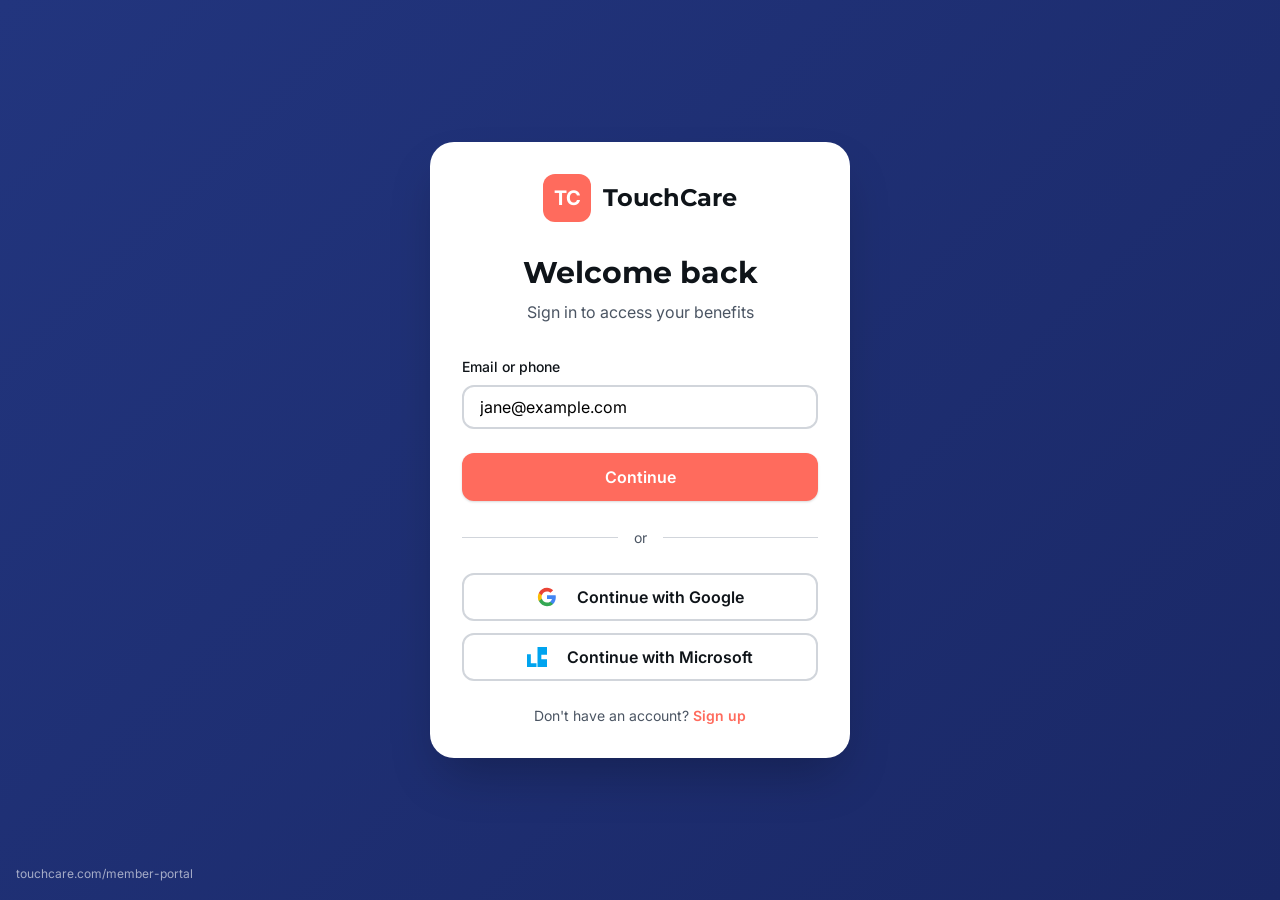
==== prototype/index.html @ ea1557c8 "Fix: Integrate additional views into main prototype - Merge cases-view, case-detail-view, and docume" ====
<!DOCTYPE html>
<html lang="en">
<head>
    <meta charset="UTF-8">
    <meta name="viewport" content="width=device-width, initial-scale=1.0">
    <title>TouchCare - Your Health Benefits, Simplified</title>
    <link rel="stylesheet" href="styles.css">
    <link rel="preconnect" href="https://fonts.googleapis.com">
    <link rel="preconnect" href="https://fonts.gstatic.com" crossorigin>
    <link href="https://fonts.googleapis.com/css2?family=Inter:wght@300;400;500;600;700;800&family=Montserrat:wght@400;600;700;800&display=swap" rel="stylesheet">
</head>
<body>
    <!-- Login View -->
    <section id="login-view" class="view active">
        <div class="login-container">
            <div class="login-card">
                <div class="logo">
                    <div class="logo-icon">TC</div>
                    <h1>TouchCare</h1>
                </div>

                <h2 class="login-title">Welcome back</h2>
                <p class="login-subtitle">Sign in to access your benefits</p>

                <form class="login-form">
                    <div class="input-wrapper">
                        <label for="login-email" class="input-label">Email or phone</label>
                        <input type="text" id="login-email" class="input" placeholder="you@example.com" value="jane@example.com">
                    </div>

                    <button type="button" class="button button-primary button-lg" onclick="app.sendCode()">
                        Continue
                    </button>
                </form>

                <div class="divider">
                    <span>or</span>
                </div>

                <div class="sso-buttons">
                    <button class="button button-secondary button-lg sso-button" onclick="app.showToast('SSO login demo')">
                        <svg class="icon" viewBox="0 0 24 24" fill="currentColor">
                            <path d="M22.56 12.25c0-.78-.07-1.53-.2-2.25H12v4.26h5.92c-.26 1.37-1.04 2.53-2.21 3.31v2.77h3.57c2.08-1.92 3.28-4.74 3.28-8.09z" fill="#4285F4"/>
                            <path d="M12 23c2.97 0 5.46-.98 7.28-2.66l-3.57-2.77c-.98.66-2.23 1.06-3.71 1.06-2.86 0-5.29-1.93-6.16-4.53H2.18v2.84C3.99 20.53 7.7 23 12 23z" fill="#34A853"/>
                            <path d="M5.84 14.09c-.22-.66-.35-1.36-.35-2.09s.13-1.43.35-2.09V7.07H2.18C1.43 8.55 1 10.22 1 12s.43 3.45 1.18 4.93l2.85-2.22.81-.62z" fill="#FBBC05"/>
                            <path d="M12 5.38c1.62 0 3.06.56 4.21 1.64l3.15-3.15C17.45 2.09 14.97 1 12 1 7.7 1 3.99 3.47 2.18 7.07l3.66 2.84c.87-2.6 3.3-4.53 6.16-4.53z" fill="#EA4335"/>
                        </svg>
                        Continue with Google
                    </button>
                    <button class="button button-secondary button-lg sso-button" onclick="app.showToast('SSO login demo')">
                        <svg class="icon" viewBox="0 0 24 24" fill="currentColor">
                            <path d="M11.4 24H0V8.6h4.6v10.8h6.8V24z M24 24H12.6V0H24c6.6 0 7.2 9.2 0 9.2h-6.8v5.4H24c6.6 0 7.2 9.2 0 9.2z" fill="#00A4EF"/>
                        </svg>
                        Continue with Microsoft
                    </button>
                </div>

                <p class="login-footer">
                    Don't have an account? <a href="#" onclick="app.navigateTo('onboarding-view'); return false;">Sign up</a>
                </p>
            </div>

            <footer class="microcopy">
                <a href="#">touchcare.com/member-portal</a>
            </footer>
        </div>
    </section>

    <!-- Verification Code View -->
    <section id="verification-view" class="view">
        <div class="login-container">
            <div class="login-card">
                <button class="back-button" onclick="app.navigateTo('login-view')">
                    <svg class="icon" fill="none" stroke="currentColor" viewBox="0 0 24 24">
                        <path stroke-linecap="round" stroke-linejoin="round" stroke-width="2" d="M15 19l-7-7 7-7"/>
                    </svg>
                    Back
                </button>

                <h2 class="login-title">Check your email</h2>
                <p class="login-subtitle">We sent a code to <strong>jane@example.com</strong></p>

                <div class="code-input-wrapper">
                    <input type="text" class="code-input" maxlength="1" data-index="0">
                    <input type="text" class="code-input" maxlength="1" data-index="1">
                    <input type="text" class="code-input" maxlength="1" data-index="2">
                    <input type="text" class="code-input" maxlength="1" data-index="3">
                    <input type="text" class="code-input" maxlength="1" data-index="4">
                    <input type="text" class="code-input" maxlength="1" data-index="5">
                </div>

                <button class="button button-primary button-lg" onclick="app.verifyCode()">
                    Verify
                </button>

                <p class="login-footer">
                    Didn't receive the code? <a href="#" onclick="app.showToast('Code resent!'); return false;">Resend</a>
                </p>
            </div>
        </div>
    </section>

    <!-- Onboarding View -->
    <section id="onboarding-view" class="view">
        <div class="onboarding-container">
            <div class="onboarding-progress">
                <div class="progress-bar">
                    <div class="progress-fill" style="width: 33%"></div>
                </div>
                <p class="progress-text">Step 1 of 3</p>
            </div>

            <div class="onboarding-content">
                <h1 class="display-md">Welcome to <span class="text-accent">TouchCare</span></h1>
                <p class="body-lg">Let's get your account set up. This will only take a minute.</p>

                <form class="onboarding-form">
                    <div class="input-wrapper">
                        <label for="ob-email" class="input-label">Email</label>
                        <input type="email" id="ob-email" class="input input-lg" placeholder="you@example.com">
                    </div>

                    <div class="form-row">
                        <div class="input-wrapper">
                            <label for="ob-first-name" class="input-label">First name</label>
                            <input type="text" id="ob-first-name" class="input input-lg" placeholder="Jane">
                        </div>
                        <div class="input-wrapper">
                            <label for="ob-last-name" class="input-label">Last name</label>
                            <input type="text" id="ob-last-name" class="input input-lg" placeholder="Doe">
                        </div>
                    </div>

                    <div class="input-wrapper">
                        <label for="ob-employer" class="input-label">Employer</label>
                        <input type="text" id="ob-employer" class="input input-lg" placeholder="Search for your employer" list="employers">
                        <datalist id="employers">
                            <option value="Acme Corporation">
                            <option value="TechCorp Inc">
                            <option value="Global Industries">
                        </datalist>
                    </div>

                    <button type="button" class="button button-primary button-lg" onclick="app.navigateTo('dashboard-view')">
                        Continue
                    </button>
                </form>

                <p class="login-footer">
                    Already have an account? <a href="#" onclick="app.navigateTo('login-view'); return false;">Sign in</a>
                </p>
            </div>
        </div>
    </section>

    <!-- Dashboard View -->
    <section id="dashboard-view" class="view">
        <div class="app-layout">
            <!-- Top Bar (Mobile) -->
            <header class="top-bar">
                <div class="logo-small">TC</div>
                <h1 class="page-title">Dashboard</h1>
                <div class="top-bar-actions">
                    <button class="icon-button" onclick="app.toggleNotifications()">
                        <svg class="icon" fill="none" stroke="currentColor" viewBox="0 0 24 24">
                            <path stroke-linecap="round" stroke-linejoin="round" stroke-width="2" d="M15 17h5l-1.405-1.405A2.032 2.032 0 0118 14.158V11a6.002 6.002 0 00-4-5.659V5a2 2 0 10-4 0v.341C7.67 6.165 6 8.388 6 11v3.159c0 .538-.214 1.055-.595 1.436L4 17h5m6 0v1a3 3 0 11-6 0v-1m6 0H9"/>
                        </svg>
                        <span class="badge badge-error">3</span>
                    </button>
                    <button class="avatar" onclick="app.navigateTo('settings-view')">
                        <span>JD</span>
                    </button>
                </div>
            </header>

            <!-- Sidebar (Desktop) -->
            <aside class="sidebar">
                <div class="sidebar-header">
                    <div class="logo">
                        <div class="logo-icon">TC</div>
                        <h1>TouchCare</h1>
                    </div>
                </div>

                <nav class="sidebar-nav">
                    <a href="#" class="nav-item active" onclick="app.navigateTo('dashboard-view'); return false;">
                        <svg class="icon" fill="none" stroke="currentColor" viewBox="0 0 24 24">
                            <path stroke-linecap="round" stroke-linejoin="round" stroke-width="2" d="M3 12l2-2m0 0l7-7 7 7M5 10v10a1 1 0 001 1h3m10-11l2 2m-2-2v10a1 1 0 01-1 1h-3m-6 0a1 1 0 001-1v-4a1 1 0 011-1h2a1 1 0 011 1v4a1 1 0 001 1m-6 0h6"/>
                        </svg>
                        <span>Home</span>
                        <span class="badge badge-primary">2</span>
                    </a>
                    <a href="#" class="nav-item" onclick="app.navigateTo('cases-view'); return false;">
                        <svg class="icon" fill="none" stroke="currentColor" viewBox="0 0 24 24">
                            <path stroke-linecap="round" stroke-linejoin="round" stroke-width="2" d="M8 12h.01M12 12h.01M16 12h.01M21 12c0 4.418-4.03 8-9 8a9.863 9.863 0 01-4.255-.949L3 20l1.395-3.72C3.512 15.042 3 13.574 3 12c0-4.418 4.03-8 9-8s9 3.582 9 8z"/>
                        </svg>
                        <span>Messages</span>
                        <span class="badge badge-error">1</span>
                    </a>
                    <a href="#" class="nav-item" onclick="app.navigateTo('documents-view'); return false;">
                        <svg class="icon" fill="none" stroke="currentColor" viewBox="0 0 24 24">
                            <path stroke-linecap="round" stroke-linejoin="round" stroke-width="2" d="M9 12h6m-6 4h6m2 5H7a2 2 0 01-2-2V5a2 2 0 012-2h5.586a1 1 0 01.707.293l5.414 5.414a1 1 0 01.293.707V19a2 2 0 01-2 2z"/>
                        </svg>
                        <span>Documents</span>
                    </a>
                    <a href="#" class="nav-item" onclick="app.navigateTo('wallet-view'); return false;">
                        <svg class="icon" fill="none" stroke="currentColor" viewBox="0 0 24 24">
                            <path stroke-linecap="round" stroke-linejoin="round" stroke-width="2" d="M3 10h18M7 15h1m4 0h1m-7 4h12a3 3 0 003-3V8a3 3 0 00-3-3H6a3 3 0 00-3 3v8a3 3 0 003 3z"/>
                        </svg>
                        <span>Wallet</span>
                    </a>
                    <a href="#" class="nav-item" onclick="app.navigateTo('settings-view'); return false;">
                        <svg class="icon" fill="none" stroke="currentColor" viewBox="0 0 24 24">
                            <path stroke-linecap="round" stroke-linejoin="round" stroke-width="2" d="M10.325 4.317c.426-1.756 2.924-1.756 3.35 0a1.724 1.724 0 002.573 1.066c1.543-.94 3.31.826 2.37 2.37a1.724 1.724 0 001.065 2.572c1.756.426 1.756 2.924 0 3.35a1.724 1.724 0 00-1.066 2.573c.94 1.543-.826 3.31-2.37 2.37a1.724 1.724 0 00-2.572 1.065c-.426 1.756-2.924 1.756-3.35 0a1.724 1.724 0 00-2.573-1.066c-1.543.94-3.31-.826-2.37-2.37a1.724 1.724 0 00-1.065-2.572c-1.756-.426-1.756-2.924 0-3.35a1.724 1.724 0 001.066-2.573c-.94-1.543.826-3.31 2.37-2.37.996.608 2.296.07 2.572-1.065z"/>
                            <path stroke-linecap="round" stroke-linejoin="round" stroke-width="2" d="M15 12a3 3 0 11-6 0 3 3 0 016 0z"/>
                        </svg>
                        <span>Account</span>
                    </a>
                </nav>
            </aside>

            <!-- Main Content -->
            <main class="main-content">
                <div class="dashboard-grid">
                    <!-- Task Bar -->
                    <div class="card task-bar" id="task-bar">
                        <div class="task-bar-header" onclick="app.toggleTaskBar()">
                            <div class="task-bar-title">
                                <svg class="icon icon-lg text-accent" fill="none" stroke="currentColor" viewBox="0 0 24 24">
                                    <path stroke-linecap="round" stroke-linejoin="round" stroke-width="2" d="M9 5H7a2 2 0 00-2 2v12a2 2 0 002 2h10a2 2 0 002-2V7a2 2 0 00-2-2h-2M9 5a2 2 0 002 2h2a2 2 0 002-2M9 5a2 2 0 012-2h2a2 2 0 012 2"/>
                                </svg>
                                <div>
                                    <h3>Complete your profile</h3>
                                    <p class="text-secondary">3 of 5 tasks remaining</p>
                                </div>
                            </div>
                            <div class="task-bar-progress">
                                <div class="progress-ring">
                                    <svg viewBox="0 0 36 36">
                                        <path d="M18 2.0845 a 15.9155 15.9155 0 0 1 0 31.831 a 15.9155 15.9155 0 0 1 0 -31.831" fill="none" stroke="#E5E7EB" stroke-width="3"/>
                                        <path d="M18 2.0845 a 15.9155 15.9155 0 0 1 0 31.831 a 15.9155 15.9155 0 0 1 0 -31.831" fill="none" stroke="#FF6B5D" stroke-width="3" stroke-dasharray="40, 100"/>
                                    </svg>
                                    <span>40%</span>
                                </div>
                                <svg class="icon chevron" fill="none" stroke="currentColor" viewBox="0 0 24 24">
                                    <path stroke-linecap="round" stroke-linejoin="round" stroke-width="2" d="M19 9l-7 7-7-7"/>
                                </svg>
                            </div>
                        </div>
                        <div class="task-bar-tasks">
                            <div class="task completed">
                                <svg class="icon text-success" fill="currentColor" viewBox="0 0 24 24">
                                    <path d="M9 12l2 2 4-4m6 2a9 9 0 11-18 0 9 9 0 0118 0z"/>
                                </svg>
                                <span>Verify your email</span>
                            </div>
                            <div class="task completed">
                                <svg class="icon text-success" fill="currentColor" viewBox="0 0 24 24">
                                    <path d="M9 12l2 2 4-4m6 2a9 9 0 11-18 0 9 9 0 0118 0z"/>
                                </svg>
                                <span>Add emergency contact</span>
                            </div>
                            <div class="task" onclick="app.navigateTo('settings-view')">
                                <svg class="icon text-neutral-400" fill="none" stroke="currentColor" viewBox="0 0 24 24">
                                    <circle cx="12" cy="12" r="10" stroke-width="2"/>
                                </svg>
                                <span>Add dependent information</span>
                                <button class="button button-sm button-tertiary">Add</button>
                            </div>
                            <div class="task" onclick="app.navigateTo('documents-view')">
                                <svg class="icon text-neutral-400" fill="none" stroke="currentColor" viewBox="0 0 24 24">
                                    <circle cx="12" cy="12" r="10" stroke-width="2"/>
                                </svg>
                                <span>Upload insurance card</span>
                                <button class="button button-sm button-tertiary">Upload</button>
                            </div>
                            <div class="task">
                                <svg class="icon text-neutral-400" fill="none" stroke="currentColor" viewBox="0 0 24 24">
                                    <circle cx="12" cy="12" r="10" stroke-width="2"/>
                                </svg>
                                <span>Review your benefits</span>
                                <button class="button button-sm button-tertiary">Review</button>
                            </div>
                        </div>
                    </div>

                    <!-- Active Cases -->
                    <div class="card">
                        <div class="card-header">
                            <h3>Active Cases</h3>
                            <a href="#" class="link" onclick="app.navigateTo('cases-view'); return false;">View all</a>
                        </div>
                        <div class="cases-list">
                            <div class="case-item" onclick="app.navigateTo('case-detail-view')">
                                <div class="case-avatar">
                                    <img src="data:image/svg+xml,%3Csvg xmlns='http://www.w3.org/2000/svg' viewBox='0 0 100 100'%3E%3Ccircle cx='50' cy='50' r='50' fill='%230095A0'/%3E%3Ctext x='50' y='50' font-size='40' fill='white' text-anchor='middle' dy='.3em' font-family='sans-serif'%3ESJ%3C/text%3E%3C/svg%3E" alt="Agent">
                                </div>
                                <div class="case-content">
                                    <div class="case-header-row">
                                        <h4>Question about dental coverage</h4>
                                        <span class="badge badge-success badge-sm">Open</span>
                                    </div>
                                    <p class="case-preview">Thank you for reaching out! I'd be happy to help explain your dental coverage limits...</p>
                                    <div class="case-meta">
                                        <span class="agent-name">Sarah Johnson</span>
                                        <span class="dot">•</span>
                                        <span class="time">5 min ago</span>
                                    </div>
                                </div>
                                <span class="badge badge-error badge-sm">1</span>
                            </div>
                        </div>
                        <button class="button button-secondary button-lg" style="margin-top: 1rem;" onclick="app.navigateTo('new-case-view')">
                            <svg class="icon" fill="none" stroke="currentColor" viewBox="0 0 24 24">
                                <path stroke-linecap="round" stroke-linejoin="round" stroke-width="2" d="M12 4v16m8-8H4"/>
                            </svg>
                            Start New Case
                        </button>
                    </div>

                    <!-- Notifications -->
                    <div class="card">
                        <div class="card-header">
                            <h3>Notifications</h3>
                            <button class="link" onclick="app.showToast('All marked as read')">Mark all read</button>
                        </div>
                        <div class="notifications-list">
                            <div class="notification-item unread">
                                <div class="notification-icon bg-accent">
                                    <svg class="icon" fill="currentColor" viewBox="0 0 24 24">
                                        <path d="M8 12h.01M12 12h.01M16 12h.01M21 12c0 4.418-4.03 8-9 8a9.863 9.863 0 01-4.255-.949L3 20l1.395-3.72C3.512 15.042 3 13.574 3 12c0-4.418 4.03-8 9-8s9 3.582 9 8z"/>
                                    </svg>
                                </div>
                                <div class="notification-content">
                                    <h4>New message in your case</h4>
                                    <p>Sarah replied to your dental coverage question</p>
                                    <span class="time">5 minutes ago</span>
                                </div>
                            </div>
                            <div class="notification-item unread">
                                <div class="notification-icon bg-info">
                                    <svg class="icon" fill="currentColor" viewBox="0 0 24 24">
                                        <path d="M9 12h6m-6 4h6m2 5H7a2 2 0 01-2-2V5a2 2 0 012-2h5.586a1 1 0 01.707.293l5.414 5.414a1 1 0 01.293.707V19a2 2 0 01-2 2z"/>
                                    </svg>
                                </div>
                                <div class="notification-content">
                                    <h4>New document uploaded</h4>
                                    <p>Your 2025 Benefits Summary is now available</p>
                                    <span class="time">2 hours ago</span>
                                </div>
                            </div>
                            <div class="notification-item">
                                <div class="notification-icon bg-success">
                                    <svg class="icon" fill="currentColor" viewBox="0 0 24 24">
                                        <path d="M9 12l2 2 4-4m6 2a9 9 0 11-18 0 9 9 0 0118 0z"/>
                                    </svg>
                                </div>
                                <div class="notification-content">
                                    <h4>Profile updated</h4>
                                    <p>Your emergency contact has been saved</p>
                                    <span class="time">Yesterday</span>
                                </div>
                            </div>
                        </div>
                    </div>

                    <!-- Upcoming Appointments -->
                    <div class="card">
                        <div class="card-header">
                            <h3>Upcoming Appointments</h3>
                            <a href="#" class="link">View all</a>
                        </div>
                        <div class="appointment-card">
                            <div class="appointment-date">
                                <div class="date-badge">
                                    <span class="month">Nov</span>
                                    <span class="day">15</span>
                                </div>
                            </div>
                            <div class="appointment-details">
                                <h4>Benefits Review</h4>
                                <p class="appointment-time">
                                    <svg class="icon icon-sm" fill="none" stroke="currentColor" viewBox="0 0 24 24">
                                        <path stroke-linecap="round" stroke-linejoin="round" stroke-width="2" d="M12 8v4l3 3m6-3a9 9 0 11-18 0 9 9 0 0118 0z"/>
                                    </svg>
                                    2:00 PM - 2:30 PM (30 min)
                                </p>
                                <p class="appointment-consultant">
                                    <svg class="icon icon-sm" fill="none" stroke="currentColor" viewBox="0 0 24 24">
                                        <path stroke-linecap="round" stroke-linejoin="round" stroke-width="2" d="M16 7a4 4 0 11-8 0 4 4 0 018 0zM12 14a7 7 0 00-7 7h14a7 7 0 00-7-7z"/>
                                    </svg>
                                    Dr. Emily Chen, Benefits Consultant
                                </p>
                                <div class="appointment-format">
                                    <span class="badge badge-info">Video Call</span>
                                </div>
                            </div>
                        </div>
                        <button class="button button-tertiary button-lg" style="margin-top: 1rem;">
                            <svg class="icon" fill="none" stroke="currentColor" viewBox="0 0 24 24">
                                <path stroke-linecap="round" stroke-linejoin="round" stroke-width="2" d="M8 7V3m8 4V3m-9 8h10M5 21h14a2 2 0 002-2V7a2 2 0 00-2-2H5a2 2 0 00-2 2v12a2 2 0 002 2z"/>
                            </svg>
                            Schedule New Appointment
                        </button>
                    </div>

                    <!-- Quick Actions -->
                    <div class="card quick-actions-card">
                        <h3>Quick Actions</h3>
                        <div class="quick-actions">
                            <button class="quick-action" onclick="app.navigateTo('wallet-view')">
                                <svg class="icon" fill="none" stroke="currentColor" viewBox="0 0 24 24">
                                    <path stroke-linecap="round" stroke-linejoin="round" stroke-width="2" d="M3 10h18M7 15h1m4 0h1m-7 4h12a3 3 0 003-3V8a3 3 0 00-3-3H6a3 3 0 00-3 3v8a3 3 0 003 3z"/>
                                </svg>
                                <span>View ID Card</span>
                            </button>
                            <button class="quick-action" onclick="app.navigateTo('documents-view')">
                                <svg class="icon" fill="none" stroke="currentColor" viewBox="0 0 24 24">
                                    <path stroke-linecap="round" stroke-linejoin="round" stroke-width="2" d="M7 16a4 4 0 01-.88-7.903A5 5 0 1115.9 6L16 6a5 5 0 011 9.9M15 13l-3-3m0 0l-3 3m3-3v12"/>
                                </svg>
                                <span>Upload Document</span>
                            </button>
                            <button class="quick-action">
                                <svg class="icon" fill="none" stroke="currentColor" viewBox="0 0 24 24">
                                    <path stroke-linecap="round" stroke-linejoin="round" stroke-width="2" d="M21 21l-6-6m2-5a7 7 0 11-14 0 7 7 0 0114 0z"/>
                                </svg>
                                <span>Find Provider</span>
                            </button>
                            <button class="quick-action">
                                <svg class="icon" fill="none" stroke="currentColor" viewBox="0 0 24 24">
                                    <path stroke-linecap="round" stroke-linejoin="round" stroke-width="2" d="M18.364 5.636l-3.536 3.536m0 5.656l3.536 3.536M9.172 9.172L5.636 5.636m3.536 9.192l-3.536 3.536M21 12a9 9 0 11-18 0 9 9 0 0118 0zm-5 0a4 4 0 11-8 0 4 4 0 018 0z"/>
                                </svg>
                                <span>Contact Support</span>
                            </button>
                        </div>
                    </div>
                </div>
            </main>

            <!-- Bottom Navigation (Mobile) -->
            <nav class="bottom-nav">
                <a href="#" class="nav-item active" onclick="app.navigateTo('dashboard-view'); return false;">
                    <svg class="icon" fill="none" stroke="currentColor" viewBox="0 0 24 24">
                        <path stroke-linecap="round" stroke-linejoin="round" stroke-width="2" d="M3 12l2-2m0 0l7-7 7 7M5 10v10a1 1 0 001 1h3m10-11l2 2m-2-2v10a1 1 0 01-1 1h-3m-6 0a1 1 0 001-1v-4a1 1 0 011-1h2a1 1 0 011 1v4a1 1 0 001 1m-6 0h6"/>
                    </svg>
                    <span>Home</span>
                </a>
                <a href="#" class="nav-item" onclick="app.navigateTo('cases-view'); return false;">
                    <svg class="icon" fill="none" stroke="currentColor" viewBox="0 0 24 24">
                        <path stroke-linecap="round" stroke-linejoin="round" stroke-width="2" d="M8 12h.01M12 12h.01M16 12h.01M21 12c0 4.418-4.03 8-9 8a9.863 9.863 0 01-4.255-.949L3 20l1.395-3.72C3.512 15.042 3 13.574 3 12c0-4.418 4.03-8 9-8s9 3.582 9 8z"/>
                    </svg>
                    <span>Messages</span>
                    <span class="badge badge-error badge-sm">1</span>
                </a>
                <a href="#" class="nav-item" onclick="app.navigateTo('documents-view'); return false;">
                    <svg class="icon" fill="none" stroke="currentColor" viewBox="0 0 24 24">
                        <path stroke-linecap="round" stroke-linejoin="round" stroke-width="2" d="M9 12h6m-6 4h6m2 5H7a2 2 0 01-2-2V5a2 2 0 012-2h5.586a1 1 0 01.707.293l5.414 5.414a1 1 0 01.293.707V19a2 2 0 01-2 2z"/>
                    </svg>
                    <span>Documents</span>
                </a>
                <a href="#" class="nav-item" onclick="app.navigateTo('wallet-view'); return false;">
                    <svg class="icon" fill="none" stroke="currentColor" viewBox="0 0 24 24">
                        <path stroke-linecap="round" stroke-linejoin="round" stroke-width="2" d="M3 10h18M7 15h1m4 0h1m-7 4h12a3 3 0 003-3V8a3 3 0 00-3-3H6a3 3 0 00-3 3v8a3 3 0 003 3z"/>
                    </svg>
                    <span>Wallet</span>
                </a>
                <a href="#" class="nav-item" onclick="app.navigateTo('settings-view'); return false;">
                    <svg class="icon" fill="none" stroke="currentColor" viewBox="0 0 24 24">
                        <path stroke-linecap="round" stroke-linejoin="round" stroke-width="2" d="M10.325 4.317c.426-1.756 2.924-1.756 3.35 0a1.724 1.724 0 002.573 1.066c1.543-.94 3.31.826 2.37 2.37a1.724 1.724 0 001.065 2.572c1.756.426 1.756 2.924 0 3.35a1.724 1.724 0 00-1.066 2.573c.94 1.543-.826 3.31-2.37 2.37a1.724 1.724 0 00-2.572 1.065c-.426 1.756-2.924 1.756-3.35 0a1.724 1.724 0 00-2.573-1.066c-1.543.94-3.31-.826-2.37-2.37a1.724 1.724 0 00-1.065-2.572c-1.756-.426-1.756-2.924 0-3.35a1.724 1.724 0 001.066-2.573c-.94-1.543.826-3.31 2.37-2.37.996.608 2.296.07 2.572-1.065z"/>
                        <path stroke-linecap="round" stroke-linejoin="round" stroke-width="2" d="M15 12a3 3 0 11-6 0 3 3 0 016 0z"/>
                    </svg>
                    <span>Account</span>
                </a>
            </nav>
        </div>
    </section>

    <!-- Additional views below -->

    <!-- Cases View (Inbox) -->
    <section id="cases-view" class="view">
        <div class="app-layout">
            <header class="top-bar">
                <div class="logo-small">TC</div>
                <h1 class="page-title">Messages</h1>
                <div class="top-bar-actions">
                    <button class="icon-button" onclick="app.navigateTo('new-case-view')">
                        <svg class="icon" fill="none" stroke="currentColor" viewBox="0 0 24 24">
                            <path stroke-linecap="round" stroke-linejoin="round" stroke-width="2" d="M12 4v16m8-8H4"/>
                        </svg>
                    </button>
                    <button class="avatar" onclick="app.navigateTo('settings-view')">
                        <span>JD</span>
                    </button>
                </div>
            </header>

            <aside class="sidebar">
                <div class="sidebar-header">
                    <div class="logo">
                        <div class="logo-icon">TC</div>
                        <h1>TouchCare</h1>
                    </div>
                </div>
                <nav class="sidebar-nav">
                    <a href="#" class="nav-item" onclick="app.navigateTo('dashboard-view'); return false;">
                        <svg class="icon" fill="none" stroke="currentColor" viewBox="0 0 24 24">
                            <path stroke-linecap="round" stroke-linejoin="round" stroke-width="2" d="M3 12l2-2m0 0l7-7 7 7M5 10v10a1 1 0 001 1h3m10-11l2 2m-2-2v10a1 1 0 01-1 1h-3m-6 0a1 1 0 001-1v-4a1 1 0 011-1h2a1 1 0 011 1v4a1 1 0 001 1m-6 0h6"/>
                        </svg>
                        <span>Home</span>
                    </a>
                    <a href="#" class="nav-item active" onclick="app.navigateTo('cases-view'); return false;">
                        <svg class="icon" fill="none" stroke="currentColor" viewBox="0 0 24 24">
                            <path stroke-linecap="round" stroke-linejoin="round" stroke-width="2" d="M8 12h.01M12 12h.01M16 12h.01M21 12c0 4.418-4.03 8-9 8a9.863 9.863 0 01-4.255-.949L3 20l1.395-3.72C3.512 15.042 3 13.574 3 12c0-4.418 4.03-8 9-8s9 3.582 9 8z"/>
                        </svg>
                        <span>Messages</span>
                        <span class="badge badge-error">1</span>
                    </a>
                    <a href="#" class="nav-item" onclick="app.navigateTo('documents-view'); return false;">
                        <svg class="icon" fill="none" stroke="currentColor" viewBox="0 0 24 24">
                            <path stroke-linecap="round" stroke-linejoin="round" stroke-width="2" d="M9 12h6m-6 4h6m2 5H7a2 2 0 01-2-2V5a2 2 0 012-2h5.586a1 1 0 01.707.293l5.414 5.414a1 1 0 01.293.707V19a2 2 0 01-2 2z"/>
                        </svg>
                        <span>Documents</span>
                    </a>
                    <a href="#" class="nav-item" onclick="app.navigateTo('wallet-view'); return false;">
                        <svg class="icon" fill="none" stroke="currentColor" viewBox="0 0 24 24">
                            <path stroke-linecap="round" stroke-linejoin="round" stroke-width="2" d="M3 10h18M7 15h1m4 0h1m-7 4h12a3 3 0 003-3V8a3 3 0 00-3-3H6a3 3 0 00-3 3v8a3 3 0 003 3z"/>
                        </svg>
                        <span>Wallet</span>
                    </a>
                    <a href="#" class="nav-item" onclick="app.navigateTo('settings-view'); return false;">
                        <svg class="icon" fill="none" stroke="currentColor" viewBox="0 0 24 24">
                            <path stroke-linecap="round" stroke-linejoin="round" stroke-width="2" d="M10.325 4.317c.426-1.756 2.924-1.756 3.35 0a1.724 1.724 0 002.573 1.066c1.543-.94 3.31.826 2.37 2.37a1.724 1.724 0 001.065 2.572c1.756.426 1.756 2.924 0 3.35a1.724 1.724 0 00-1.066 2.573c.94 1.543-.826 3.31-2.37 2.37a1.724 1.724 0 00-2.572 1.065c-.426 1.756-2.924 1.756-3.35 0a1.724 1.724 0 00-2.573-1.066c-1.543.94-3.31-.826-2.37-2.37a1.724 1.724 0 00-1.065-2.572c-1.756-.426-1.756-2.924 0-3.35a1.724 1.724 0 001.066-2.573c-.94-1.543.826-3.31 2.37-2.37.996.608 2.296.07 2.572-1.065z"/>
                            <path stroke-linecap="round" stroke-linejoin="round" stroke-width="2" d="M15 12a3 3 0 11-6 0 3 3 0 016 0z"/>
                        </svg>
                        <span>Account</span>
                    </a>
                </nav>
            </aside>

            <main class="main-content">
                <div style="max-width: 900px; margin: 0 auto;">
                    <div class="card">
                        <div class="card-header">
                            <h3>Your Cases</h3>
                            <button class="button button-primary button-sm" onclick="app.navigateTo('new-case-view')">
                                <svg class="icon icon-sm" fill="none" stroke="currentColor" viewBox="0 0 24 24">
                                    <path stroke-linecap="round" stroke-linejoin="round" stroke-width="2" d="M12 4v16m8-8H4"/>
                                </svg>
                                New Case
                            </button>
                        </div>

                        <div style="display: flex; gap: 1rem; margin-bottom: 1.5rem; border-bottom: 2px solid var(--tc-color-neutral-200); padding-bottom: 1rem;">
                            <button class="link" style="padding-bottom: 0.5rem; border-bottom: 3px solid var(--color-interactive-primary); margin-bottom: -1rem;">All</button>
                            <button class="link" style="color: var(--color-text-on-surface-secondary);">Open</button>
                            <button class="link" style="color: var(--color-text-on-surface-secondary);">Resolved</button>
                        </div>

                        <div class="cases-list">
                            <div class="case-item" onclick="app.navigateTo('case-detail-view')">
                                <div class="case-avatar">
                                    <img src="data:image/svg+xml,%3Csvg xmlns='http://www.w3.org/2000/svg' viewBox='0 0 100 100'%3E%3Ccircle cx='50' cy='50' r='50' fill='%230095A0'/%3E%3Ctext x='50' y='50' font-size='40' fill='white' text-anchor='middle' dy='.3em' font-family='sans-serif'%3ESJ%3C/text%3E%3C/svg%3E" alt="Agent">
                                </div>
                                <div class="case-content">
                                    <div class="case-header-row">
                                        <h4>Question about dental coverage</h4>
                                        <span class="badge badge-success badge-sm">Open</span>
                                    </div>
                                    <p class="case-preview">Thank you for reaching out! I'd be happy to help explain your dental coverage limits...</p>
                                    <div class="case-meta">
                                        <span class="agent-name">Sarah Johnson</span>
                                        <span class="dot">•</span>
                                        <span class="time">5 min ago</span>
                                    </div>
                                </div>
                                <span class="badge badge-error badge-sm">1</span>
                            </div>

                            <div class="case-item">
                                <div class="case-avatar">
                                    <img src="data:image/svg+xml,%3Csvg xmlns='http://www.w3.org/2000/svg' viewBox='0 0 100 100'%3E%3Ccircle cx='50' cy='50' r='50' fill='%234E6DD6'/%3E%3Ctext x='50' y='50' font-size='40' fill='white' text-anchor='middle' dy='.3em' font-family='sans-serif'%3EMC%3C/text%3E%3C/svg%3E" alt="Agent">
                                </div>
                                <div class="case-content">
                                    <div class="case-header-row">
                                        <h4>Claim status inquiry</h4>
                                        <span class="badge badge-warning badge-sm">Waiting on you</span>
                                    </div>
                                    <p class="case-preview">I've checked on your claim. Could you please provide the claim reference number?</p>
                                    <div class="case-meta">
                                        <span class="agent-name">Michael Chen</span>
                                        <span class="dot">•</span>
                                        <span class="time">2 days ago</span>
                                    </div>
                                </div>
                            </div>

                            <div class="case-item">
                                <div class="case-avatar">
                                    <img src="data:image/svg+xml,%3Csvg xmlns='http://www.w3.org/2000/svg' viewBox='0 0 100 100'%3E%3Ccircle cx='50' cy='50' r='50' fill='%2310B981'/%3E%3Ctext x='50' y='50' font-size='40' fill='white' text-anchor='middle' dy='.3em' font-family='sans-serif'%3ELT%3C/text%3E%3C/svg%3E" alt="Agent">
                                </div>
                                <div class="case-content">
                                    <div class="case-header-row">
                                        <h4>Benefits enrollment question</h4>
                                        <span class="badge badge-sm" style="background: var(--tc-color-neutral-200); color: var(--tc-color-neutral-700);">Resolved</span>
                                    </div>
                                    <p class="case-preview">Perfect! I'm glad I could help clarify the enrollment process. Feel free to reach out anytime...</p>
                                    <div class="case-meta">
                                        <span class="agent-name">Lisa Thompson</span>
                                        <span class="dot">•</span>
                                        <span class="time">1 week ago</span>
                                    </div>
                                </div>
                            </div>
                        </div>
                    </div>
                </div>
            </main>

            <nav class="bottom-nav">
                <a href="#" class="nav-item" onclick="app.navigateTo('dashboard-view'); return false;">
                    <svg class="icon" fill="none" stroke="currentColor" viewBox="0 0 24 24"><path stroke-linecap="round" stroke-linejoin="round" stroke-width="2" d="M3 12l2-2m0 0l7-7 7 7M5 10v10a1 1 0 001 1h3m10-11l2 2m-2-2v10a1 1 0 01-1 1h-3m-6 0a1 1 0 001-1v-4a1 1 0 011-1h2a1 1 0 011 1v4a1 1 0 001 1m-6 0h6"/></svg>
                    <span>Home</span>
                </a>
                <a href="#" class="nav-item active" onclick="app.navigateTo('cases-view'); return false;">
                    <svg class="icon" fill="none" stroke="currentColor" viewBox="0 0 24 24"><path stroke-linecap="round" stroke-linejoin="round" stroke-width="2" d="M8 12h.01M12 12h.01M16 12h.01M21 12c0 4.418-4.03 8-9 8a9.863 9.863 0 01-4.255-.949L3 20l1.395-3.72C3.512 15.042 3 13.574 3 12c0-4.418 4.03-8 9-8s9 3.582 9 8z"/></svg>
                    <span>Messages</span>
                    <span class="badge badge-error badge-sm">1</span>
                </a>
                <a href="#" class="nav-item" onclick="app.navigateTo('documents-view'); return false;">
                    <svg class="icon" fill="none" stroke="currentColor" viewBox="0 0 24 24"><path stroke-linecap="round" stroke-linejoin="round" stroke-width="2" d="M9 12h6m-6 4h6m2 5H7a2 2 0 01-2-2V5a2 2 0 012-2h5.586a1 1 0 01.707.293l5.414 5.414a1 1 0 01.293.707V19a2 2 0 01-2 2z"/></svg>
                    <span>Documents</span>
                </a>
                <a href="#" class="nav-item" onclick="app.navigateTo('wallet-view'); return false;">
                    <svg class="icon" fill="none" stroke="currentColor" viewBox="0 0 24 24"><path stroke-linecap="round" stroke-linejoin="round" stroke-width="2" d="M3 10h18M7 15h1m4 0h1m-7 4h12a3 3 0 003-3V8a3 3 0 00-3-3H6a3 3 0 00-3 3v8a3 3 0 003 3z"/></svg>
                    <span>Wallet</span>
                </a>
                <a href="#" class="nav-item" onclick="app.navigateTo('settings-view'); return false;">
                    <svg class="icon" fill="none" stroke="currentColor" viewBox="0 0 24 24"><path stroke-linecap="round" stroke-linejoin="round" stroke-width="2" d="M10.325 4.317c.426-1.756 2.924-1.756 3.35 0a1.724 1.724 0 002.573 1.066c1.543-.94 3.31.826 2.37 2.37a1.724 1.724 0 001.065 2.572c1.756.426 1.756 2.924 0 3.35a1.724 1.724 0 00-1.066 2.573c.94 1.543-.826 3.31-2.37 2.37a1.724 1.724 0 00-2.572 1.065c-.426 1.756-2.924 1.756-3.35 0a1.724 1.724 0 00-2.573-1.066c-1.543.94-3.31-.826-2.37-2.37a1.724 1.724 0 00-1.065-2.572c-1.756-.426-1.756-2.924 0-3.35a1.724 1.724 0 001.066-2.573c-.94-1.543.826-3.31 2.37-2.37.996.608 2.296.07 2.572-1.065z"/><path stroke-linecap="round" stroke-linejoin="round" stroke-width="2" d="M15 12a3 3 0 11-6 0 3 3 0 016 0z"/></svg>
                    <span>Account</span>
                </a>
            </nav>
        </div>
    </section>

    <!-- Case Detail View -->
    <section id="case-detail-view" class="view">
        <div class="app-layout">
            <header class="top-bar">
                <button class="icon-button" onclick="app.navigateTo('cases-view')">
                    <svg class="icon" fill="none" stroke="currentColor" viewBox="0 0 24 24">
                        <path stroke-linecap="round" stroke-linejoin="round" stroke-width="2" d="M15 19l-7-7 7-7"/>
                    </svg>
                </button>
                <h1 class="page-title">Case Details</h1>
                <div class="top-bar-actions">
                    <button class="avatar" onclick="app.navigateTo('settings-view')">
                        <span>JD</span>
                    </button>
                </div>
            </header>

            <main class="main-content" style="max-width: 900px; margin: 0 auto;">
                <div class="card" style="margin-bottom: 1.5rem;">
                    <div style="display: flex; justify-content: space-between; align-items: start; margin-bottom: 1rem;">
                        <div>
                            <h2 style="font-size: var(--font-size-2xl); margin-bottom: 0.5rem;">Question about dental coverage</h2>
                            <div style="display: flex; align-items: center; gap: 1rem;">
                                <span class="badge badge-success">Open</span>
                                <span class="text-secondary" style="font-size: var(--font-size-sm);">Case #12345</span>
                            </div>
                        </div>
                        <button class="button button-tertiary button-sm" onclick="app.showToast('Case marked as resolved')">
                            <svg class="icon icon-sm" fill="none" stroke="currentColor" viewBox="0 0 24 24">
                                <path stroke-linecap="round" stroke-linejoin="round" stroke-width="2" d="M9 12l2 2 4-4m6 2a9 9 0 11-18 0 9 9 0 0118 0z"/>
                            </svg>
                            Mark Resolved
                        </button>
                    </div>

                    <div style="background: var(--tc-color-neutral-50); padding: 1rem; border-radius: var(--radius-lg); margin-bottom: 1.5rem;">
                        <div style="display: flex; align-items: center; gap: 1rem; margin-bottom: 0.5rem;">
                            <img src="data:image/svg+xml,%3Csvg xmlns='http://www.w3.org/2000/svg' viewBox='0 0 100 100'%3E%3Ccircle cx='50' cy='50' r='50' fill='%230095A0'/%3E%3Ctext x='50' y='50' font-size='40' fill='white' text-anchor='middle' dy='.3em' font-family='sans-serif'%3ESJ%3C/text%3E%3C/svg%3E" alt="Agent" style="width: 36px; height: 36px; border-radius: var(--radius-full);">
                            <div>
                                <div style="font-weight: var(--font-weight-semibold);">Sarah Johnson</div>
                                <div style="font-size: var(--font-size-sm); color: var(--color-text-on-surface-secondary);">Benefits Specialist</div>
                            </div>
                            <div style="margin-left: auto; display: flex; align-items: center; gap: 0.5rem;">
                                <div style="width: 8px; height: 8px; background: var(--tc-color-success-500); border-radius: var(--radius-full);"></div>
                                <span style="font-size: var(--font-size-sm); color: var(--color-text-on-surface-secondary);">Online</span>
                            </div>
                        </div>
                    </div>

                    <!-- Message Thread -->
                    <div style="display: flex; flex-direction: column; gap: 1.5rem; margin-bottom: 1.5rem;">
                        <!-- Member Message -->
                        <div style="display: flex; gap: 1rem;">
                            <div class="avatar" style="flex-shrink: 0;">JD</div>
                            <div style="flex: 1;">
                                <div style="background: var(--tc-color-indigo-50); padding: 1rem; border-radius: var(--radius-lg);">
                                    <p>Hi, I have a question about my dental coverage limits. I need to get a crown but I'm not sure if it's covered or what my annual maximum is.</p>
                                </div>
                                <span style="font-size: var(--font-size-xs); color: var(--color-text-on-surface-secondary); margin-top: 0.5rem; display: block;">2 days ago</span>
                            </div>
                        </div>

                        <!-- Agent Message -->
                        <div style="display: flex; gap: 1rem; flex-direction: row-reverse;">
                            <img src="data:image/svg+xml,%3Csvg xmlns='http://www.w3.org/2000/svg' viewBox='0 0 100 100'%3E%3Ccircle cx='50' cy='50' r='50' fill='%230095A0'/%3E%3Ctext x='50' y='50' font-size='40' fill='white' text-anchor='middle' dy='.3em' font-family='sans-serif'%3ESJ%3C/text%3E%3C/svg%3E" alt="Agent" style="width: 40px; height: 40px; border-radius: var(--radius-full); flex-shrink: 0;">
                            <div style="flex: 1; text-align: right;">
                                <div style="background: var(--tc-color-neutral-100); padding: 1rem; border-radius: var(--radius-lg); text-align: left;">
                                    <p>Thank you for reaching out! I'd be happy to help explain your dental coverage limits.</p>
                                    <p style="margin-top: 0.5rem;">According to your plan, dental crowns are covered at 50% after your deductible. Your annual maximum for dental coverage is $1,500.</p>
                                    <p style="margin-top: 0.5rem;">I've attached your dental benefits summary for your reference.</p>
                                </div>
                                <span style="font-size: var(--font-size-xs); color: var(--color-text-on-surface-secondary); margin-top: 0.5rem; display: block;">2 days ago</span>
                            </div>
                        </div>

                        <!-- Member Message -->
                        <div style="display: flex; gap: 1rem;">
                            <div class="avatar" style="flex-shrink: 0;">JD</div>
                            <div style="flex: 1;">
                                <div style="background: var(--tc-color-indigo-50); padding: 1rem; border-radius: var(--radius-lg);">
                                    <p>That's very helpful, thank you! One more question - has any of my $1,500 annual maximum been used this year?</p>
                                </div>
                                <span style="font-size: var(--font-size-xs); color: var(--color-text-on-surface-secondary); margin-top: 0.5rem; display: block;">5 minutes ago</span>
                            </div>
                        </div>
                    </div>

                    <!-- Message Composer -->
                    <div style="border-top: 1px solid var(--tc-color-neutral-200); padding-top: 1.5rem;">
                        <textarea placeholder="Type your message..." style="width: 100%; min-height: 80px; padding: 1rem; border: 2px solid var(--tc-color-neutral-200); border-radius: var(--radius-lg); font-family: var(--font-family-body); font-size: var(--font-size-base); resize: vertical;" onfocus="this.style.borderColor='var(--color-interactive-primary)'" onblur="this.style.borderColor='var(--tc-color-neutral-200)'"></textarea>
                        <div style="display: flex; justify-content: space-between; align-items: center; margin-top: 1rem;">
                            <button class="button button-tertiary button-sm" onclick="app.showToast('Attachment feature')">
                                <svg class="icon icon-sm" fill="none" stroke="currentColor" viewBox="0 0 24 24">
                                    <path stroke-linecap="round" stroke-linejoin="round" stroke-width="2" d="M15.172 7l-6.586 6.586a2 2 0 102.828 2.828l6.414-6.586a4 4 0 00-5.656-5.656l-6.415 6.585a6 6 0 108.486 8.486L20.5 13"/>
                                </svg>
                                Attach
                            </button>
                            <button class="button button-primary button-md" onclick="app.showToast('Message sent!')">
                                Send Message
                            </button>
                        </div>
                    </div>
                </div>
            </main>
        </div>
    </section>

    <!-- Documents View -->
    <section id="documents-view" class="view">
        <div class="app-layout">
            <header class="top-bar">
                <div class="logo-small">TC</div>
                <h1 class="page-title">Documents</h1>
                <div class="top-bar-actions">
                    <button class="icon-button" onclick="app.showToast('Search feature')">
                        <svg class="icon" fill="none" stroke="currentColor" viewBox="0 0 24 24">
                            <path stroke-linecap="round" stroke-linejoin="round" stroke-width="2" d="M21 21l-6-6m2-5a7 7 0 11-14 0 7 7 0 0114 0z"/>
                        </svg>
                    </button>
                    <button class="icon-button" onclick="app.showToast('Upload document feature')">
                        <svg class="icon" fill="none" stroke="currentColor" viewBox="0 0 24 24">
                            <path stroke-linecap="round" stroke-linejoin="round" stroke-width="2" d="M7 16a4 4 0 01-.88-7.903A5 5 0 1115.9 6L16 6a5 5 0 011 9.9M15 13l-3-3m0 0l-3 3m3-3v12"/>
                        </svg>
                    </button>
                    <button class="avatar" onclick="app.navigateTo('settings-view')">
                        <span>JD</span>
                    </button>
                </div>
            </header>

            <aside class="sidebar">
                <div class="sidebar-header">
                    <div class="logo">
                        <div class="logo-icon">TC</div>
                        <h1>TouchCare</h1>
                    </div>
                </div>
                <nav class="sidebar-nav">
                    <a href="#" class="nav-item" onclick="app.navigateTo('dashboard-view'); return false;">
                        <svg class="icon" fill="none" stroke="currentColor" viewBox="0 0 24 24"><path stroke-linecap="round" stroke-linejoin="round" stroke-width="2" d="M3 12l2-2m0 0l7-7 7 7M5 10v10a1 1 0 001 1h3m10-11l2 2m-2-2v10a1 1 0 01-1 1h-3m-6 0a1 1 0 001-1v-4a1 1 0 011-1h2a1 1 0 011 1v4a1 1 0 001 1m-6 0h6"/></svg>
                        <span>Home</span>
                    </a>
                    <a href="#" class="nav-item" onclick="app.navigateTo('cases-view'); return false;">
                        <svg class="icon" fill="none" stroke="currentColor" viewBox="0 0 24 24"><path stroke-linecap="round" stroke-linejoin="round" stroke-width="2" d="M8 12h.01M12 12h.01M16 12h.01M21 12c0 4.418-4.03 8-9 8a9.863 9.863 0 01-4.255-.949L3 20l1.395-3.72C3.512 15.042 3 13.574 3 12c0-4.418 4.03-8 9-8s9 3.582 9 8z"/></svg>
                        <span>Messages</span>
                    </a>
                    <a href="#" class="nav-item active" onclick="app.navigateTo('documents-view'); return false;">
                        <svg class="icon" fill="none" stroke="currentColor" viewBox="0 0 24 24"><path stroke-linecap="round" stroke-linejoin="round" stroke-width="2" d="M9 12h6m-6 4h6m2 5H7a2 2 0 01-2-2V5a2 2 0 012-2h5.586a1 1 0 01.707.293l5.414 5.414a1 1 0 01.293.707V19a2 2 0 01-2 2z"/></svg>
                        <span>Documents</span>
                    </a>
                    <a href="#" class="nav-item" onclick="app.navigateTo('wallet-view'); return false;">
                        <svg class="icon" fill="none" stroke="currentColor" viewBox="0 0 24 24"><path stroke-linecap="round" stroke-linejoin="round" stroke-width="2" d="M3 10h18M7 15h1m4 0h1m-7 4h12a3 3 0 003-3V8a3 3 0 00-3-3H6a3 3 0 00-3 3v8a3 3 0 003 3z"/></svg>
                        <span>Wallet</span>
                    </a>
                    <a href="#" class="nav-item" onclick="app.navigateTo('settings-view'); return false;">
                        <svg class="icon" fill="none" stroke="currentColor" viewBox="0 0 24 24"><path stroke-linecap="round" stroke-linejoin="round" stroke-width="2" d="M10.325 4.317c.426-1.756 2.924-1.756 3.35 0a1.724 1.724 0 002.573 1.066c1.543-.94 3.31.826 2.37 2.37a1.724 1.724 0 001.065 2.572c1.756.426 1.756 2.924 0 3.35a1.724 1.724 0 00-1.066 2.573c.94 1.543-.826 3.31-2.37 2.37a1.724 1.724 0 00-2.572 1.065c-.426 1.756-2.924 1.756-3.35 0a1.724 1.724 0 00-2.573-1.066c-1.543.94-3.31-.826-2.37-2.37a1.724 1.724 0 00-1.065-2.572c-1.756-.426-1.756-2.924 0-3.35a1.724 1.724 0 001.066-2.573c-.94-1.543.826-3.31 2.37-2.37.996.608 2.296.07 2.572-1.065z"/><path stroke-linecap="round" stroke-linejoin="round" stroke-width="2" d="M15 12a3 3 0 11-6 0 3 3 0 016 0z"/></svg>
                        <span>Account</span>
                    </a>
                </nav>
            </aside>

            <main class="main-content">
                <div class="card" style="margin-bottom: 1.5rem;">
                    <div style="display: flex; gap: 1rem; border-bottom: 2px solid var(--tc-color-neutral-200); padding-bottom: 1rem;">
                        <button class="link" style="padding-bottom: 0.5rem; border-bottom: 3px solid var(--color-interactive-primary); margin-bottom: -1rem;">All Documents</button>
                        <button class="link" style="color: var(--color-text-on-surface-secondary);">Insurance Cards</button>
                        <button class="link" style="color: var(--color-text-on-surface-secondary);">Claims & EOBs</button>
                        <button class="link" style="color: var(--color-text-on-surface-secondary);">Policies</button>
                    </div>
                </div>

                <div class="dashboard-grid">
                    <!-- Pinned Documents -->
                    <div class="card" style="grid-column: 1 / -1;">
                        <div class="card-header">
                            <h3>Pinned Documents</h3>
                        </div>
                        <div style="display: grid; grid-template-columns: repeat(auto-fill, minmax(200px, 1fr)); gap: 1rem;">
                            <div class="card" style="padding: 1rem; cursor: pointer; transition: all 0.2s; box-shadow: none; border: 2px solid var(--tc-color-neutral-200);" onmouseover="this.style.boxShadow='var(--shadow-md)'; this.style.borderColor='var(--color-interactive-primary)'" onmouseout="this.style.boxShadow='none'; this.style.borderColor='var(--tc-color-neutral-200)'" onclick="app.showToast('Document preview')">
                                <div style="width: 100%; aspect-ratio: 3/4; background: linear-gradient(135deg, var(--tc-color-indigo-100), var(--tc-color-coral-100)); border-radius: var(--radius-md); margin-bottom: 0.75rem; display: flex; align-items: center; justify-content: center;">
                                    <svg class="icon icon-lg" style="color: var(--tc-color-indigo-600);" fill="none" stroke="currentColor" viewBox="0 0 24 24">
                                        <path stroke-linecap="round" stroke-linejoin="round" stroke-width="2" d="M3 10h18M7 15h1m4 0h1m-7 4h12a3 3 0 003-3V8a3 3 0 00-3-3H6a3 3 0 00-3 3v8a3 3 0 003 3z"/>
                                    </svg>
                                </div>
                                <div style="display: flex; align-items: start; gap: 0.5rem; margin-bottom: 0.5rem;">
                                    <h4 style="font-size: var(--font-size-sm); font-weight: var(--font-weight-semibold); flex: 1;">Medical Insurance Card 2025</h4>
                                    <svg class="icon icon-sm" style="color: var(--tc-color-warning-600);" fill="currentColor" viewBox="0 0 24 24">
                                        <path d="M5 5a2 2 0 012-2h10a2 2 0 012 2v16l-7-3.5L5 21V5z"/>
                                    </svg>
                                </div>
                                <p style="font-size: var(--font-size-xs); color: var(--color-text-on-surface-secondary);">Jan 5, 2025</p>
                            </div>

                            <div class="card" style="padding: 1rem; cursor: pointer; transition: all 0.2s; box-shadow: none; border: 2px solid var(--tc-color-neutral-200);" onmouseover="this.style.boxShadow='var(--shadow-md)'; this.style.borderColor='var(--color-interactive-primary)'" onmouseout="this.style.boxShadow='none'; this.style.borderColor='var(--tc-color-neutral-200)'" onclick="app.showToast('Document preview')">
                                <div style="width: 100%; aspect-ratio: 3/4; background: linear-gradient(135deg, var(--tc-color-teal-100), var(--tc-color-indigo-100)); border-radius: var(--radius-md); margin-bottom: 0.75rem; display: flex; align-items: center; justify-content: center;">
                                    <svg class="icon icon-lg" style="color: var(--tc-color-teal-700);" fill="none" stroke="currentColor" viewBox="0 0 24 24">
                                        <path stroke-linecap="round" stroke-linejoin="round" stroke-width="2" d="M9 12h6m-6 4h6m2 5H7a2 2 0 01-2-2V5a2 2 0 012-2h5.586a1 1 0 01.707.293l5.414 5.414a1 1 0 01.293.707V19a2 2 0 01-2 2z"/>
                                    </svg>
                                </div>
                                <div style="display: flex; align-items: start; gap: 0.5rem; margin-bottom: 0.5rem;">
                                    <h4 style="font-size: var(--font-size-sm); font-weight: var(--font-weight-semibold); flex: 1;">2025 Benefits Summary</h4>
                                    <svg class="icon icon-sm" style="color: var(--tc-color-warning-600);" fill="currentColor" viewBox="0 0 24 24">
                                        <path d="M5 5a2 2 0 012-2h10a2 2 0 012 2v16l-7-3.5L5 21V5z"/>
                                    </svg>
                                </div>
                                <p style="font-size: var(--font-size-xs); color: var(--color-text-on-surface-secondary);">Jan 1, 2025</p>
                            </div>
                        </div>
                    </div>

                    <!-- Recent Documents -->
                    <div class="card" style="grid-column: 1 / -1;">
                        <div class="card-header">
                            <h3>Recent Documents</h3>
                        </div>
                        <div style="display: grid; grid-template-columns: repeat(auto-fill, minmax(200px, 1fr)); gap: 1rem;">
                            <div class="card" style="padding: 1rem; cursor: pointer; transition: all 0.2s; box-shadow: none; border: 2px solid var(--tc-color-neutral-200);" onmouseover="this.style.boxShadow='var(--shadow-md)'; this.style.borderColor='var(--color-interactive-primary)'" onmouseout="this.style.boxShadow='none'; this.style.borderColor='var(--tc-color-neutral-200)'" onclick="app.showToast('Document preview')">
                                <div style="width: 100%; aspect-ratio: 3/4; background: linear-gradient(135deg, var(--tc-color-neutral-100), var(--tc-color-neutral-200)); border-radius: var(--radius-md); margin-bottom: 0.75rem; display: flex; align-items: center; justify-content: center;">
                                    <svg class="icon icon-lg" style="color: var(--tc-color-neutral-600);" fill="none" stroke="currentColor" viewBox="0 0 24 24">
                                        <path stroke-linecap="round" stroke-linejoin="round" stroke-width="2" d="M9 12h6m-6 4h6m2 5H7a2 2 0 01-2-2V5a2 2 0 012-2h5.586a1 1 0 01.707.293l5.414 5.414a1 1 0 01.293.707V19a2 2 0 01-2 2z"/>
                                    </svg>
                                </div>
                                <h4 style="font-size: var(--font-size-sm); font-weight: var(--font-weight-semibold); margin-bottom: 0.5rem;">Dental EOB - October 2024</h4>
                                <p style="font-size: var(--font-size-xs); color: var(--color-text-on-surface-secondary);">Nov 2, 2024</p>
                            </div>

                            <div class="card" style="padding: 1rem; cursor: pointer; transition: all 0.2s; box-shadow: none; border: 2px solid var(--tc-color-neutral-200);" onmouseover="this.style.boxShadow='var(--shadow-md)'; this.style.borderColor='var(--color-interactive-primary)'" onmouseout="this.style.boxShadow='none'; this.style.borderColor='var(--tc-color-neutral-200)'" onclick="app.showToast('Document preview')">
                                <div style="width: 100%; aspect-ratio: 3/4; background: linear-gradient(135deg, var(--tc-color-neutral-100), var(--tc-color-neutral-200)); border-radius: var(--radius-md); margin-bottom: 0.75rem; display: flex; align-items: center; justify-content: center;">
                                    <svg class="icon icon-lg" style="color: var(--tc-color-neutral-600);" fill="none" stroke="currentColor" viewBox="0 0 24 24">
                                        <path stroke-linecap="round" stroke-linejoin="round" stroke-width="2" d="M9 12h6m-6 4h6m2 5H7a2 2 0 01-2-2V5a2 2 0 012-2h5.586a1 1 0 01.707.293l5.414 5.414a1 1 0 01.293.707V19a2 2 0 01-2 2z"/>
                                    </svg>
                                </div>
                                <h4 style="font-size: var(--font-size-sm); font-weight: var(--font-weight-semibold); margin-bottom: 0.5rem;">Enrollment Confirmation</h4>
                                <p style="font-size: var(--font-size-xs); color: var(--color-text-on-surface-secondary);">Oct 15, 2024</p>
                            </div>

                            <div class="card" style="padding: 1rem; cursor: pointer; transition: all 0.2s; box-shadow: none; border: 2px solid var(--tc-color-neutral-200);" onmouseover="this.style.boxShadow='var(--shadow-md)'; this.style.borderColor='var(--color-interactive-primary)'" onmouseout="this.style.boxShadow='none'; this.style.borderColor='var(--tc-color-neutral-200)'" onclick="app.showToast('Document preview')">
                                <div style="width: 100%; aspect-ratio: 3/4; background: linear-gradient(135deg, var(--tc-color-neutral-100), var(--tc-color-neutral-200)); border-radius: var(--radius-md); margin-bottom: 0.75rem; display: flex; align-items: center; justify-content: center;">
                                    <svg class="icon icon-lg" style="color: var(--tc-color-neutral-600);" fill="none" stroke="currentColor" viewBox="0 0 24 24">
                                        <path stroke-linecap="round" stroke-linejoin="round" stroke-width="2" d="M9 12h6m-6 4h6m2 5H7a2 2 0 01-2-2V5a2 2 0 012-2h5.586a1 1 0 01.707.293l5.414 5.414a1 1 0 01.293.707V19a2 2 0 01-2 2z"/>
                                    </svg>
                                </div>
                                <h4 style="font-size: var(--font-size-sm); font-weight: var(--font-weight-semibold); margin-bottom: 0.5rem;">Plan Overview 2024</h4>
                                <p style="font-size: var(--font-size-xs); color: var(--color-text-on-surface-secondary);">Sept 28, 2024</p>
                            </div>
                        </div>
                    </div>
                </div>
            </main>

            <nav class="bottom-nav">
                <a href="#" class="nav-item" onclick="app.navigateTo('dashboard-view'); return false;"><svg class="icon" fill="none" stroke="currentColor" viewBox="0 0 24 24"><path stroke-linecap="round" stroke-linejoin="round" stroke-width="2" d="M3 12l2-2m0 0l7-7 7 7M5 10v10a1 1 0 001 1h3m10-11l2 2m-2-2v10a1 1 0 01-1 1h-3m-6 0a1 1 0 001-1v-4a1 1 0 011-1h2a1 1 0 011 1v4a1 1 0 001 1m-6 0h6"/></svg><span>Home</span></a>
                <a href="#" class="nav-item" onclick="app.navigateTo('cases-view'); return false;"><svg class="icon" fill="none" stroke="currentColor" viewBox="0 0 24 24"><path stroke-linecap="round" stroke-linejoin="round" stroke-width="2" d="M8 12h.01M12 12h.01M16 12h.01M21 12c0 4.418-4.03 8-9 8a9.863 9.863 0 01-4.255-.949L3 20l1.395-3.72C3.512 15.042 3 13.574 3 12c0-4.418 4.03-8 9-8s9 3.582 9 8z"/></svg><span>Messages</span></a>
                <a href="#" class="nav-item active" onclick="app.navigateTo('documents-view'); return false;"><svg class="icon" fill="none" stroke="currentColor" viewBox="0 0 24 24"><path stroke-linecap="round" stroke-linejoin="round" stroke-width="2" d="M9 12h6m-6 4h6m2 5H7a2 2 0 01-2-2V5a2 2 0 012-2h5.586a1 1 0 01.707.293l5.414 5.414a1 1 0 01.293.707V19a2 2 0 01-2 2z"/></svg><span>Documents</span></a>
                <a href="#" class="nav-item" onclick="app.navigateTo('wallet-view'); return false;"><svg class="icon" fill="none" stroke="currentColor" viewBox="0 0 24 24"><path stroke-linecap="round" stroke-linejoin="round" stroke-width="2" d="M3 10h18M7 15h1m4 0h1m-7 4h12a3 3 0 003-3V8a3 3 0 00-3-3H6a3 3 0 00-3 3v8a3 3 0 003 3z"/></svg><span>Wallet</span></a>
                <a href="#" class="nav-item" onclick="app.navigateTo('settings-view'); return false;"><svg class="icon" fill="none" stroke="currentColor" viewBox="0 0 24 24"><path stroke-linecap="round" stroke-linejoin="round" stroke-width="2" d="M10.325 4.317c.426-1.756 2.924-1.756 3.35 0a1.724 1.724 0 002.573 1.066c1.543-.94 3.31.826 2.37 2.37a1.724 1.724 0 001.065 2.572c1.756.426 1.756 2.924 0 3.35a1.724 1.724 0 00-1.066 2.573c.94 1.543-.826 3.31-2.37 2.37a1.724 1.724 0 00-2.572 1.065c-.426 1.756-2.924 1.756-3.35 0a1.724 1.724 0 00-2.573-1.066c-1.543.94-3.31-.826-2.37-2.37a1.724 1.724 0 00-1.065-2.572c-1.756-.426-1.756-2.924 0-3.35a1.724 1.724 0 001.066-2.573c-.94-1.543.826-3.31 2.37-2.37.996.608 2.296.07 2.572-1.065z"/><path stroke-linecap="round" stroke-linejoin="round" stroke-width="2" d="M15 12a3 3 0 11-6 0 3 3 0 016 0z"/></svg><span>Account</span></a>
            </nav>
        </div>
    </section>

    <!-- Toast Container -->
    <div id="toast-container" class="toast-container"></div>

    <!-- Loading Overlay -->
    <div id="loading-overlay" class="loading-overlay">
        <div class="spinner"></div>
    </div>

    <script src="app.js"></script>
</body>
</html>
---- prototype/styles.css ----
/* ===================================
   TouchCare Design System - CSS
   =================================== */

/* === CSS Variables / Design Tokens === */
:root {
    /* Colors - Primary (Indigo) */
    --tc-color-indigo-900: #1A2866;
    --tc-color-indigo-800: #22357E;
    --tc-color-indigo-700: #2D4399;
    --tc-color-indigo-600: #3851B4;
    --tc-color-indigo-500: #4E6DD6;
    --tc-color-indigo-400: #6B87E0;
    --tc-color-indigo-300: #8FA5EA;
    --tc-color-indigo-200: #B8C7F3;
    --tc-color-indigo-100: #E1E8FB;
    --tc-color-indigo-50: #F4F6FD;

    /* Colors - Accent (Coral) */
    --tc-color-coral-900: #CC3624;
    --tc-color-coral-800: #E64A39;
    --tc-color-coral-700: #FF5D4D;
    --tc-color-coral-600: #FF6B5D;
    --tc-color-coral-500: #FF7F72;
    --tc-color-coral-400: #FF9D93;
    --tc-color-coral-300: #FFBBB4;
    --tc-color-coral-200: #FFD9D5;
    --tc-color-coral-100: #FFEEEC;
    --tc-color-coral-50: #FFF7F6;

    /* Colors - Secondary (Teal) */
    --tc-color-teal-900: #006770;
    --tc-color-teal-800: #007D88;
    --tc-color-teal-700: #0095A0;
    --tc-color-teal-600: #00A9B5;
    --tc-color-teal-500: #1FBDCA;
    --tc-color-teal-400: #4CCED8;
    --tc-color-teal-300: #7DDDE5;
    --tc-color-teal-200: #B3ECF1;
    --tc-color-teal-100: #E0F8FA;
    --tc-color-teal-50: #F2FCFD;

    /* Colors - Neutral */
    --tc-color-neutral-900: #0F1419;
    --tc-color-neutral-800: #1F2937;
    --tc-color-neutral-700: #374151;
    --tc-color-neutral-600: #4B5563;
    --tc-color-neutral-500: #6B7280;
    --tc-color-neutral-400: #9CA3AF;
    --tc-color-neutral-300: #D1D5DB;
    --tc-color-neutral-200: #E5E7EB;
    --tc-color-neutral-100: #F3F4F6;
    --tc-color-neutral-50: #F9FAFB;
    --tc-color-white: #FFFFFF;
    --tc-color-black: #000000;

    /* Colors - Semantic */
    --tc-color-success-700: #047857;
    --tc-color-success-600: #059669;
    --tc-color-success-500: #10B981;
    --tc-color-success-100: #D1FAE5;
    --tc-color-success-50: #ECFDF5;

    --tc-color-warning-700: #B45309;
    --tc-color-warning-600: #D97706;
    --tc-color-warning-500: #F59E0B;
    --tc-color-warning-100: #FEF3C7;
    --tc-color-warning-50: #FFFBEB;

    --tc-color-error-700: #B91C1C;
    --tc-color-error-600: #DC2626;
    --tc-color-error-500: #EF4444;
    --tc-color-error-100: #FEE2E2;
    --tc-color-error-50: #FEF2F2;

    --tc-color-info-700: #1D4ED8;
    --tc-color-info-600: #2563EB;
    --tc-color-info-500: #3B82F6;
    --tc-color-info-100: #DBEAFE;
    --tc-color-info-50: #EFF6FF;

    /* Semantic Tokens */
    --color-bg-primary: var(--tc-color-indigo-800);
    --color-bg-secondary: var(--tc-color-indigo-700);
    --color-bg-tertiary: var(--tc-color-indigo-900);
    --color-bg-surface: var(--tc-color-white);
    --color-bg-overlay: rgba(0, 0, 0, 0.5);

    --color-text-primary: var(--tc-color-white);
    --color-text-secondary: rgba(255, 255, 255, 0.8);
    --color-text-tertiary: rgba(255, 255, 255, 0.6);
    --color-text-on-surface: var(--tc-color-neutral-900);
    --color-text-on-surface-secondary: var(--tc-color-neutral-600);

    --color-interactive-primary: var(--tc-color-coral-600);
    --color-interactive-primary-hover: var(--tc-color-coral-700);
    --color-interactive-primary-active: var(--tc-color-coral-800);
    --color-interactive-secondary: var(--tc-color-teal-700);
    --color-interactive-secondary-hover: var(--tc-color-teal-800);

    --color-border-default: rgba(255, 255, 255, 0.2);
    --color-border-subtle: rgba(255, 255, 255, 0.1);
    --color-border-strong: rgba(255, 255, 255, 0.3);
    --color-border-on-surface: var(--tc-color-neutral-300);

    /* Spacing */
    --spacing-0: 0;
    --spacing-1: 0.25rem;
    --spacing-2: 0.5rem;
    --spacing-3: 0.75rem;
    --spacing-4: 1rem;
    --spacing-5: 1.25rem;
    --spacing-6: 1.5rem;
    --spacing-8: 2rem;
    --spacing-10: 2.5rem;
    --spacing-12: 3rem;
    --spacing-16: 4rem;
    --spacing-20: 5rem;
    --spacing-24: 6rem;

    /* Border Radius */
    --radius-none: 0;
    --radius-sm: 0.25rem;
    --radius-md: 0.5rem;
    --radius-lg: 0.75rem;
    --radius-xl: 1rem;
    --radius-2xl: 1.5rem;
    --radius-full: 9999px;

    /* Shadows */
    --shadow-xs: 0 1px 2px 0 rgba(0, 0, 0, 0.05);
    --shadow-sm: 0 1px 3px 0 rgba(0, 0, 0, 0.1), 0 1px 2px 0 rgba(0, 0, 0, 0.06);
    --shadow-md: 0 4px 6px -1px rgba(0, 0, 0, 0.1), 0 2px 4px -1px rgba(0, 0, 0, 0.06);
    --shadow-lg: 0 10px 15px -3px rgba(0, 0, 0, 0.1), 0 4px 6px -2px rgba(0, 0, 0, 0.05);
    --shadow-xl: 0 20px 25px -5px rgba(0, 0, 0, 0.1), 0 10px 10px -5px rgba(0, 0, 0, 0.04);
    --shadow-2xl: 0 25px 50px -12px rgba(0, 0, 0, 0.25);

    /* Typography */
    --font-family-heading: 'Montserrat', 'Helvetica Neue', Arial, sans-serif;
    --font-family-body: 'Inter', -apple-system, BlinkMacSystemFont, 'Segoe UI', sans-serif;

    --font-size-xs: 0.75rem;
    --font-size-sm: 0.875rem;
    --font-size-base: 1rem;
    --font-size-lg: 1.125rem;
    --font-size-xl: 1.25rem;
    --font-size-2xl: 1.5rem;
    --font-size-3xl: 1.875rem;
    --font-size-4xl: 2.25rem;
    --font-size-5xl: 3rem;

    --font-weight-normal: 400;
    --font-weight-medium: 500;
    --font-weight-semibold: 600;
    --font-weight-bold: 700;

    --line-height-tight: 1.25;
    --line-height-normal: 1.5;
    --line-height-relaxed: 1.625;

    /* Transitions */
    --duration-fast: 150ms;
    --duration-normal: 200ms;
    --duration-slow: 300ms;
    --ease-out: cubic-bezier(0, 0, 0.2, 1);
}

/* === Reset & Base Styles === */
* {
    margin: 0;
    padding: 0;
    box-sizing: border-box;
}

html, body {
    height: 100%;
    overflow-x: hidden;
}

body {
    font-family: var(--font-family-body);
    font-size: var(--font-size-base);
    line-height: var(--line-height-normal);
    color: var(--color-text-on-surface);
    background-color: var(--tc-color-neutral-50);
    -webkit-font-smoothing: antialiased;
    -moz-osx-font-smoothing: grayscale;
}

/* === Typography === */
h1, h2, h3, h4, h5, h6 {
    font-family: var(--font-family-heading);
    font-weight: var(--font-weight-bold);
    line-height: var(--line-height-tight);
    color: var(--color-text-on-surface);
}

.display-lg { font-size: var(--font-size-5xl); }
.display-md { font-size: var(--font-size-4xl); }
.display-sm { font-size: var(--font-size-3xl); }

.heading-xl { font-size: var(--font-size-3xl); font-weight: var(--font-weight-semibold); }
.heading-lg { font-size: var(--font-size-2xl); font-weight: var(--font-weight-semibold); }
.heading-md { font-size: var(--font-size-xl); font-weight: var(--font-weight-semibold); }

.body-lg { font-size: var(--font-size-lg); }
.body-md { font-size: var(--font-size-base); }
.body-sm { font-size: var(--font-size-sm); }

.text-accent { color: var(--color-interactive-primary); }
.text-secondary { color: var(--color-text-on-surface-secondary); }
.text-success { color: var(--tc-color-success-500); }
.text-error { color: var(--tc-color-error-500); }
.text-warning { color: var(--tc-color-warning-500); }
.text-info { color: var(--tc-color-info-500); }
.text-neutral-400 { color: var(--tc-color-neutral-400); }

/* === View Management === */
.view {
    display: none;
    min-height: 100vh;
}

.view.active {
    display: block;
}

/* === Login & Onboarding Styles === */
.login-container {
    min-height: 100vh;
    background: linear-gradient(135deg, var(--tc-color-indigo-800) 0%, var(--tc-color-indigo-900) 100%);
    display: flex;
    align-items: center;
    justify-content: center;
    padding: var(--spacing-4);
    position: relative;
}

.login-card {
    background: var(--color-bg-surface);
    border-radius: var(--radius-2xl);
    padding: var(--spacing-8);
    width: 100%;
    max-width: 420px;
    box-shadow: var(--shadow-2xl);
}

.logo {
    display: flex;
    align-items: center;
    gap: var(--spacing-3);
    margin-bottom: var(--spacing-8);
    justify-content: center;
}

.logo-icon {
    width: 48px;
    height: 48px;
    background: var(--color-interactive-primary);
    color: white;
    border-radius: var(--radius-lg);
    display: flex;
    align-items: center;
    justify-content: center;
    font-weight: var(--font-weight-bold);
    font-size: var(--font-size-xl);
}

.logo h1 {
    font-size: var(--font-size-2xl);
    color: var(--color-text-on-surface);
    margin: 0;
}

.login-title {
    font-size: var(--font-size-3xl);
    margin-bottom: var(--spacing-2);
    text-align: center;
}

.login-subtitle {
    font-size: var(--font-size-base);
    color: var(--color-text-on-surface-secondary);
    text-align: center;
    margin-bottom: var(--spacing-8);
}

.login-form {
    display: flex;
    flex-direction: column;
    gap: var(--spacing-6);
}

.divider {
    position: relative;
    text-align: center;
    margin: var(--spacing-6) 0;
}

.divider::before {
    content: '';
    position: absolute;
    top: 50%;
    left: 0;
    right: 0;
    height: 1px;
    background: var(--color-border-on-surface);
}

.divider span {
    position: relative;
    background: var(--color-bg-surface);
    padding: 0 var(--spacing-4);
    color: var(--color-text-on-surface-secondary);
    font-size: var(--font-size-sm);
}

.sso-buttons {
    display: flex;
    flex-direction: column;
    gap: var(--spacing-3);
}

.sso-button {
    justify-content: flex-start;
}

.sso-button .icon {
    width: 20px;
    height: 20px;
    margin-right: var(--spacing-3);
}

.login-footer {
    text-align: center;
    margin-top: var(--spacing-6);
    font-size: var(--font-size-sm);
    color: var(--color-text-on-surface-secondary);
}

.login-footer a {
    color: var(--color-interactive-primary);
    text-decoration: none;
    font-weight: var(--font-weight-semibold);
}

.login-footer a:hover {
    text-decoration: underline;
}

.microcopy {
    position: absolute;
    bottom: var(--spacing-4);
    left: var(--spacing-4);
}

.microcopy a {
    color: rgba(255, 255, 255, 0.6);
    text-decoration: none;
    font-size: var(--font-size-xs);
}

.back-button {
    background: none;
    border: none;
    color: var(--color-text-on-surface-secondary);
    font-size: var(--font-size-sm);
    cursor: pointer;
    display: flex;
    align-items: center;
    gap: var(--spacing-2);
    margin-bottom: var(--spacing-6);
    padding: var(--spacing-2) 0;
    transition: color var(--duration-fast) var(--ease-out);
}

.back-button:hover {
    color: var(--color-text-on-surface);
}

.back-button .icon {
    width: 16px;
    height: 16px;
}

/* Code Input */
.code-input-wrapper {
    display: flex;
    gap: var(--spacing-3);
    justify-content: center;
    margin: var(--spacing-8) 0;
}

.code-input {
    width: 48px;
    height: 56px;
    text-align: center;
    font-size: var(--font-size-2xl);
    font-weight: var(--font-weight-semibold);
    border: 2px solid var(--color-border-on-surface);
    border-radius: var(--radius-lg);
    transition: all var(--duration-fast) var(--ease-out);
}

.code-input:focus {
    outline: none;
    border-color: var(--color-interactive-primary);
    box-shadow: 0 0 0 3px rgba(255, 107, 93, 0.1);
}

/* Onboarding */
.onboarding-container {
    min-height: 100vh;
    background: linear-gradient(135deg, var(--tc-color-indigo-800) 0%, var(--tc-color-indigo-900) 100%);
    padding: var(--spacing-6);
}

.onboarding-progress {
    max-width: 600px;
    margin: 0 auto var(--spacing-8);
}

.progress-bar {
    height: 8px;
    background: rgba(255, 255, 255, 0.2);
    border-radius: var(--radius-full);
    overflow: hidden;
}

.progress-fill {
    height: 100%;
    background: var(--color-interactive-primary);
    transition: width var(--duration-slow) var(--ease-out);
}

.progress-text {
    text-align: center;
    color: rgba(255, 255, 255, 0.8);
    font-size: var(--font-size-sm);
    margin-top: var(--spacing-2);
}

.onboarding-content {
    max-width: 600px;
    margin: 0 auto;
    background: var(--color-bg-surface);
    border-radius: var(--radius-2xl);
    padding: var(--spacing-8);
    box-shadow: var(--shadow-2xl);
}

.onboarding-content h1 {
    margin-bottom: var(--spacing-4);
}

.onboarding-content p {
    margin-bottom: var(--spacing-8);
    color: var(--color-text-on-surface-secondary);
}

.onboarding-form {
    display: flex;
    flex-direction: column;
    gap: var(--spacing-6);
}

.form-row {
    display: grid;
    grid-template-columns: 1fr 1fr;
    gap: var(--spacing-4);
}

/* === App Layout === */
.app-layout {
    display: grid;
    grid-template-columns: 1fr;
    grid-template-rows: auto 1fr auto;
    min-height: 100vh;
    background: var(--tc-color-neutral-50);
}

@media (min-width: 1024px) {
    .app-layout {
        grid-template-columns: 240px 1fr;
        grid-template-rows: 1fr;
    }

    .top-bar {
        display: none;
    }

    .bottom-nav {
        display: none;
    }
}

/* === Top Bar (Mobile) === */
.top-bar {
    background: var(--color-bg-surface);
    padding: var(--spacing-4);
    display: flex;
    align-items: center;
    justify-content: space-between;
    border-bottom: 1px solid var(--tc-color-neutral-200);
    box-shadow: var(--shadow-sm);
}

.logo-small {
    width: 36px;
    height: 36px;
    background: var(--color-interactive-primary);
    color: white;
    border-radius: var(--radius-md);
    display: flex;
    align-items: center;
    justify-content: center;
    font-weight: var(--font-weight-bold);
}

.page-title {
    font-size: var(--font-size-lg);
    font-weight: var(--font-weight-semibold);
}

.top-bar-actions {
    display: flex;
    align-items: center;
    gap: var(--spacing-3);
}

/* === Sidebar (Desktop) === */
.sidebar {
    background: var(--color-bg-surface);
    border-right: 1px solid var(--tc-color-neutral-200);
    display: none;
    flex-direction: column;
    padding: var(--spacing-6);
}

@media (min-width: 1024px) {
    .sidebar {
        display: flex;
    }
}

.sidebar-header {
    margin-bottom: var(--spacing-8);
}

.sidebar-nav {
    display: flex;
    flex-direction: column;
    gap: var(--spacing-2);
}

.nav-item {
    display: flex;
    align-items: center;
    gap: var(--spacing-3);
    padding: var(--spacing-3) var(--spacing-4);
    border-radius: var(--radius-lg);
    color: var(--color-text-on-surface-secondary);
    text-decoration: none;
    font-weight: var(--font-weight-medium);
    transition: all var(--duration-fast) var(--ease-out);
    position: relative;
}

.nav-item:hover {
    background: var(--tc-color-neutral-50);
    color: var(--color-text-on-surface);
}

.nav-item.active {
    background: var(--tc-color-indigo-50);
    color: var(--tc-color-indigo-700);
}

.nav-item .icon {
    width: 20px;
    height: 20px;
}

.nav-item .badge {
    margin-left: auto;
}

/* === Bottom Navigation (Mobile) === */
.bottom-nav {
    background: var(--color-bg-surface);
    border-top: 1px solid var(--tc-color-neutral-200);
    padding: var(--spacing-2) 0;
    display: grid;
    grid-template-columns: repeat(5, 1fr);
    box-shadow: 0 -2px 8px rgba(0, 0, 0, 0.05);
}

.bottom-nav .nav-item {
    flex-direction: column;
    gap: var(--spacing-1);
    padding: var(--spacing-2);
    font-size: var(--font-size-xs);
    position: relative;
}

.bottom-nav .nav-item .badge {
    position: absolute;
    top: 4px;
    right: 50%;
    transform: translateX(10px);
}

/* === Main Content === */
.main-content {
    padding: var(--spacing-6);
    overflow-y: auto;
}

@media (min-width: 768px) {
    .main-content {
        padding: var(--spacing-8);
    }
}

.dashboard-grid {
    display: grid;
    grid-template-columns: 1fr;
    gap: var(--spacing-6);
    max-width: 1400px;
}

@media (min-width: 768px) {
    .dashboard-grid {
        grid-template-columns: repeat(2, 1fr);
    }
}

@media (min-width: 1200px) {
    .dashboard-grid {
        grid-template-columns: repeat(3, 1fr);
    }
}

/* === Components === */

/* Button */
.button {
    display: inline-flex;
    align-items: center;
    justify-content: center;
    gap: var(--spacing-2);
    font-family: var(--font-family-body);
    font-weight: var(--font-weight-semibold);
    border-radius: var(--radius-lg);
    transition: all var(--duration-fast) var(--ease-out);
    cursor: pointer;
    border: none;
    outline: none;
    text-decoration: none;
}

.button-sm {
    padding: var(--spacing-2) var(--spacing-3);
    font-size: var(--font-size-sm);
    height: 32px;
}

.button-md {
    padding: var(--spacing-3) var(--spacing-4);
    font-size: var(--font-size-base);
    height: 40px;
}

.button-lg {
    padding: var(--spacing-3) var(--spacing-6);
    font-size: var(--font-size-base);
    height: 48px;
    width: 100%;
}

.button-primary {
    background-color: var(--color-interactive-primary);
    color: var(--tc-color-white);
    box-shadow: var(--shadow-sm);
}

.button-primary:hover {
    background-color: var(--color-interactive-primary-hover);
    box-shadow: var(--shadow-md);
    transform: translateY(-1px);
}

.button-primary:active {
    background-color: var(--color-interactive-primary-active);
    box-shadow: var(--shadow-sm);
    transform: translateY(0);
}

.button-secondary {
    background-color: var(--color-bg-surface);
    color: var(--color-text-on-surface);
    border: 2px solid var(--color-border-on-surface);
}

.button-secondary:hover {
    background-color: var(--tc-color-neutral-50);
    border-color: var(--tc-color-neutral-400);
}

.button-tertiary {
    background-color: transparent;
    color: var(--color-text-on-surface);
}

.button-tertiary:hover {
    background-color: var(--tc-color-neutral-100);
}

.button .icon {
    width: 20px;
    height: 20px;
}

/* Icon Button */
.icon-button {
    width: 40px;
    height: 40px;
    border-radius: var(--radius-full);
    background: transparent;
    border: none;
    color: var(--color-text-on-surface-secondary);
    cursor: pointer;
    display: flex;
    align-items: center;
    justify-content: center;
    position: relative;
    transition: all var(--duration-fast) var(--ease-out);
}

.icon-button:hover {
    background: var(--tc-color-neutral-100);
    color: var(--color-text-on-surface);
}

.icon-button .icon {
    width: 24px;
    height: 24px;
}

/* Avatar */
.avatar {
    width: 40px;
    height: 40px;
    border-radius: var(--radius-full);
    background: var(--color-interactive-primary);
    color: white;
    border: none;
    cursor: pointer;
    display: flex;
    align-items: center;
    justify-content: center;
    font-weight: var(--font-weight-semibold);
    font-size: var(--font-size-sm);
}

/* Input */
.input-wrapper {
    display: flex;
    flex-direction: column;
    gap: var(--spacing-2);
}

.input-label {
    font-size: var(--font-size-sm);
    font-weight: var(--font-weight-medium);
    color: var(--color-text-on-surface);
}

.input {
    padding: var(--spacing-3) var(--spacing-4);
    border: 2px solid var(--color-border-on-surface);
    border-radius: var(--radius-lg);
    font-size: var(--font-size-base);
    font-family: var(--font-family-body);
    transition: all var(--duration-fast) var(--ease-out);
    height: 44px;
}

.input-lg {
    height: 52px;
    font-size: var(--font-size-lg);
}

.input:focus {
    outline: none;
    border-color: var(--color-interactive-primary);
    box-shadow: 0 0 0 3px rgba(255, 107, 93, 0.1);
}

/* Card */
.card {
    background: var(--color-bg-surface);
    border-radius: var(--radius-xl);
    padding: var(--spacing-6);
    box-shadow: var(--shadow-sm);
    border: 1px solid var(--tc-color-neutral-200);
}

.card-header {
    display: flex;
    justify-content: space-between;
    align-items: center;
    margin-bottom: var(--spacing-4);
}

.card-header h3 {
    font-size: var(--font-size-lg);
    font-weight: var(--font-weight-semibold);
}

/* Badge */
.badge {
    display: inline-flex;
    align-items: center;
    justify-content: center;
    padding: var(--spacing-1) var(--spacing-2);
    border-radius: var(--radius-full);
    font-size: var(--font-size-xs);
    font-weight: var(--font-weight-semibold);
}

.badge-sm {
    font-size: 0.625rem;
    padding: 2px 6px;
}

.badge-primary {
    background: var(--tc-color-indigo-100);
    color: var(--tc-color-indigo-700);
}

.badge-success {
    background: var(--tc-color-success-100);
    color: var(--tc-color-success-700);
}

.badge-error {
    background: var(--tc-color-error-500);
    color: white;
}

.badge-warning {
    background: var(--tc-color-warning-100);
    color: var(--tc-color-warning-700);
}

.badge-info {
    background: var(--tc-color-info-100);
    color: var(--tc-color-info-700);
}

/* Icon */
.icon {
    width: 24px;
    height: 24px;
    flex-shrink: 0;
}

.icon-sm {
    width: 16px;
    height: 16px;
}

.icon-lg {
    width: 32px;
    height: 32px;
}

/* Link */
.link {
    color: var(--color-interactive-primary);
    text-decoration: none;
    font-weight: var(--font-weight-semibold);
    font-size: var(--font-size-sm);
    cursor: pointer;
}

.link:hover {
    text-decoration: underline;
}

/* === Dashboard Specific Components === */

/* Task Bar */
.task-bar {
    grid-column: 1 / -1;
    background: linear-gradient(135deg, var(--tc-color-coral-50) 0%, var(--tc-color-indigo-50) 100%);
    border: 2px solid var(--color-interactive-primary);
}

.task-bar-header {
    display: flex;
    justify-content: space-between;
    align-items: center;
    cursor: pointer;
    user-select: none;
}

.task-bar-title {
    display: flex;
    align-items: flex-start;
    gap: var(--spacing-4);
}

.task-bar-title h3 {
    font-size: var(--font-size-xl);
    margin-bottom: var(--spacing-1);
}

.task-bar-progress {
    display: flex;
    align-items: center;
    gap: var(--spacing-3);
}

.progress-ring {
    position: relative;
    width: 56px;
    height: 56px;
}

.progress-ring svg {
    transform: rotate(-90deg);
}

.progress-ring span {
    position: absolute;
    top: 50%;
    left: 50%;
    transform: translate(-50%, -50%);
    font-size: var(--font-size-sm);
    font-weight: var(--font-weight-bold);
    color: var(--color-text-on-surface);
}

.chevron {
    transition: transform var(--duration-normal) var(--ease-out);
}

.task-bar.collapsed .chevron {
    transform: rotate(-180deg);
}

.task-bar-tasks {
    margin-top: var(--spacing-6);
    display: flex;
    flex-direction: column;
    gap: var(--spacing-3);
}

.task-bar.collapsed .task-bar-tasks {
    display: none;
}

.task {
    display: flex;
    align-items: center;
    gap: var(--spacing-3);
    padding: var(--spacing-3);
    background: var(--color-bg-surface);
    border-radius: var(--radius-lg);
    cursor: pointer;
    transition: all var(--duration-fast) var(--ease-out);
}

.task:not(.completed):hover {
    box-shadow: var(--shadow-md);
    transform: translateY(-1px);
}

.task.completed {
    opacity: 0.6;
}

.task .icon {
    width: 24px;
    height: 24px;
}

.task span {
    flex: 1;
    font-size: var(--font-size-base);
}

/* Cases List */
.cases-list {
    display: flex;
    flex-direction: column;
    gap: var(--spacing-4);
}

.case-item {
    display: flex;
    gap: var(--spacing-4);
    padding: var(--spacing-4);
    border-radius: var(--radius-lg);
    cursor: pointer;
    transition: all var(--duration-fast) var(--ease-out);
    border: 1px solid var(--tc-color-neutral-200);
}

.case-item:hover {
    background: var(--tc-color-neutral-50);
    border-color: var(--tc-color-neutral-300);
}

.case-avatar img {
    width: 48px;
    height: 48px;
    border-radius: var(--radius-full);
}

.case-content {
    flex: 1;
    min-width: 0;
}

.case-header-row {
    display: flex;
    justify-content: space-between;
    align-items: center;
    margin-bottom: var(--spacing-2);
}

.case-header-row h4 {
    font-size: var(--font-size-base);
    font-weight: var(--font-weight-semibold);
}

.case-preview {
    font-size: var(--font-size-sm);
    color: var(--color-text-on-surface-secondary);
    overflow: hidden;
    text-overflow: ellipsis;
    white-space: nowrap;
    margin-bottom: var(--spacing-2);
}

.case-meta {
    display: flex;
    align-items: center;
    gap: var(--spacing-2);
    font-size: var(--font-size-xs);
    color: var(--color-text-on-surface-secondary);
}

.dot {
    width: 4px;
    height: 4px;
    background: var(--tc-color-neutral-400);
    border-radius: var(--radius-full);
}

/* Notifications */
.notifications-list {
    display: flex;
    flex-direction: column;
    gap: var(--spacing-3);
}

.notification-item {
    display: flex;
    gap: var(--spacing-3);
    padding: var(--spacing-3);
    border-radius: var(--radius-lg);
    cursor: pointer;
    transition: all var(--duration-fast) var(--ease-out);
}

.notification-item:hover {
    background: var(--tc-color-neutral-50);
}

.notification-item.unread {
    background: var(--tc-color-indigo-50);
}

.notification-icon {
    width: 40px;
    height: 40px;
    border-radius: var(--radius-lg);
    display: flex;
    align-items: center;
    justify-content: center;
    flex-shrink: 0;
}

.bg-accent {
    background: var(--tc-color-coral-100);
    color: var(--tc-color-coral-700);
}

.bg-info {
    background: var(--tc-color-info-100);
    color: var(--tc-color-info-700);
}

.bg-success {
    background: var(--tc-color-success-100);
    color: var(--tc-color-success-700);
}

.notification-content h4 {
    font-size: var(--font-size-sm);
    font-weight: var(--font-weight-semibold);
    margin-bottom: var(--spacing-1);
}

.notification-content p {
    font-size: var(--font-size-sm);
    color: var(--color-text-on-surface-secondary);
    margin-bottom: var(--spacing-1);
}

.time {
    font-size: var(--font-size-xs);
    color: var(--color-text-on-surface-secondary);
}

/* Appointment Card */
.appointment-card {
    display: flex;
    gap: var(--spacing-4);
    padding: var(--spacing-4);
    background: var(--tc-color-indigo-50);
    border-radius: var(--radius-lg);
}

.date-badge {
    width: 64px;
    height: 64px;
    background: var(--color-bg-surface);
    border-radius: var(--radius-lg);
    display: flex;
    flex-direction: column;
    align-items: center;
    justify-content: center;
    box-shadow: var(--shadow-sm);
}

.date-badge .month {
    font-size: var(--font-size-xs);
    color: var(--color-text-on-surface-secondary);
    text-transform: uppercase;
}

.date-badge .day {
    font-size: var(--font-size-2xl);
    font-weight: var(--font-weight-bold);
    color: var(--color-text-on-surface);
}

.appointment-details {
    flex: 1;
}

.appointment-details h4 {
    font-size: var(--font-size-lg);
    margin-bottom: var(--spacing-2);
}

.appointment-time,
.appointment-consultant {
    display: flex;
    align-items: center;
    gap: var(--spacing-2);
    font-size: var(--font-size-sm);
    color: var(--color-text-on-surface-secondary);
    margin-bottom: var(--spacing-1);
}

.appointment-format {
    margin-top: var(--spacing-2);
}

/* Quick Actions */
.quick-actions-card {
    grid-column: 1 / -1;
}

.quick-actions {
    display: grid;
    grid-template-columns: repeat(2, 1fr);
    gap: var(--spacing-3);
    margin-top: var(--spacing-4);
}

@media (min-width: 768px) {
    .quick-actions {
        grid-template-columns: repeat(4, 1fr);
    }
}

.quick-action {
    display: flex;
    flex-direction: column;
    align-items: center;
    gap: var(--spacing-2);
    padding: var(--spacing-4);
    background: var(--tc-color-neutral-50);
    border: 2px solid var(--tc-color-neutral-200);
    border-radius: var(--radius-lg);
    cursor: pointer;
    transition: all var(--duration-fast) var(--ease-out);
    text-align: center;
}

.quick-action:hover {
    background: var(--tc-color-indigo-50);
    border-color: var(--color-interactive-primary);
    transform: translateY(-2px);
    box-shadow: var(--shadow-md);
}

.quick-action .icon {
    width: 32px;
    height: 32px;
    color: var(--color-interactive-primary);
}

.quick-action span {
    font-size: var(--font-size-sm);
    font-weight: var(--font-weight-medium);
    color: var(--color-text-on-surface);
}

/* === Toast === */
.toast-container {
    position: fixed;
    bottom: var(--spacing-6);
    right: var(--spacing-6);
    z-index: 1000;
    display: flex;
    flex-direction: column;
    gap: var(--spacing-3);
}

@media (max-width: 768px) {
    .toast-container {
        left: var(--spacing-4);
        right: var(--spacing-4);
        bottom: calc(var(--spacing-20) + var(--spacing-4));
    }
}

.toast {
    background: var(--color-bg-surface);
    padding: var(--spacing-4) var(--spacing-6);
    border-radius: var(--radius-lg);
    box-shadow: var(--shadow-xl);
    display: flex;
    align-items: center;
    gap: var(--spacing-3);
    animation: slideInUp var(--duration-normal) var(--ease-out);
    border-left: 4px solid var(--tc-color-success-500);
}

@keyframes slideInUp {
    from {
        opacity: 0;
        transform: translateY(20px);
    }
    to {
        opacity: 1;
        transform: translateY(0);
    }
}

/* === Loading Overlay === */
.loading-overlay {
    position: fixed;
    top: 0;
    left: 0;
    right: 0;
    bottom: 0;
    background: rgba(0, 0, 0, 0.5);
    display: none;
    align-items: center;
    justify-content: center;
    z-index: 9999;
}

.loading-overlay.active {
    display: flex;
}

.spinner {
    width: 48px;
    height: 48px;
    border: 4px solid rgba(255, 255, 255, 0.2);
    border-top-color: white;
    border-radius: var(--radius-full);
    animation: spin 0.8s linear infinite;
}

@keyframes spin {
    to { transform: rotate(360deg); }
}

/* === Utilities === */
.visually-hidden {
    position: absolute;
    width: 1px;
    height: 1px;
    padding: 0;
    margin: -1px;
    overflow: hidden;
    clip: rect(0, 0, 0, 0);
    white-space: nowrap;
    border: 0;
}
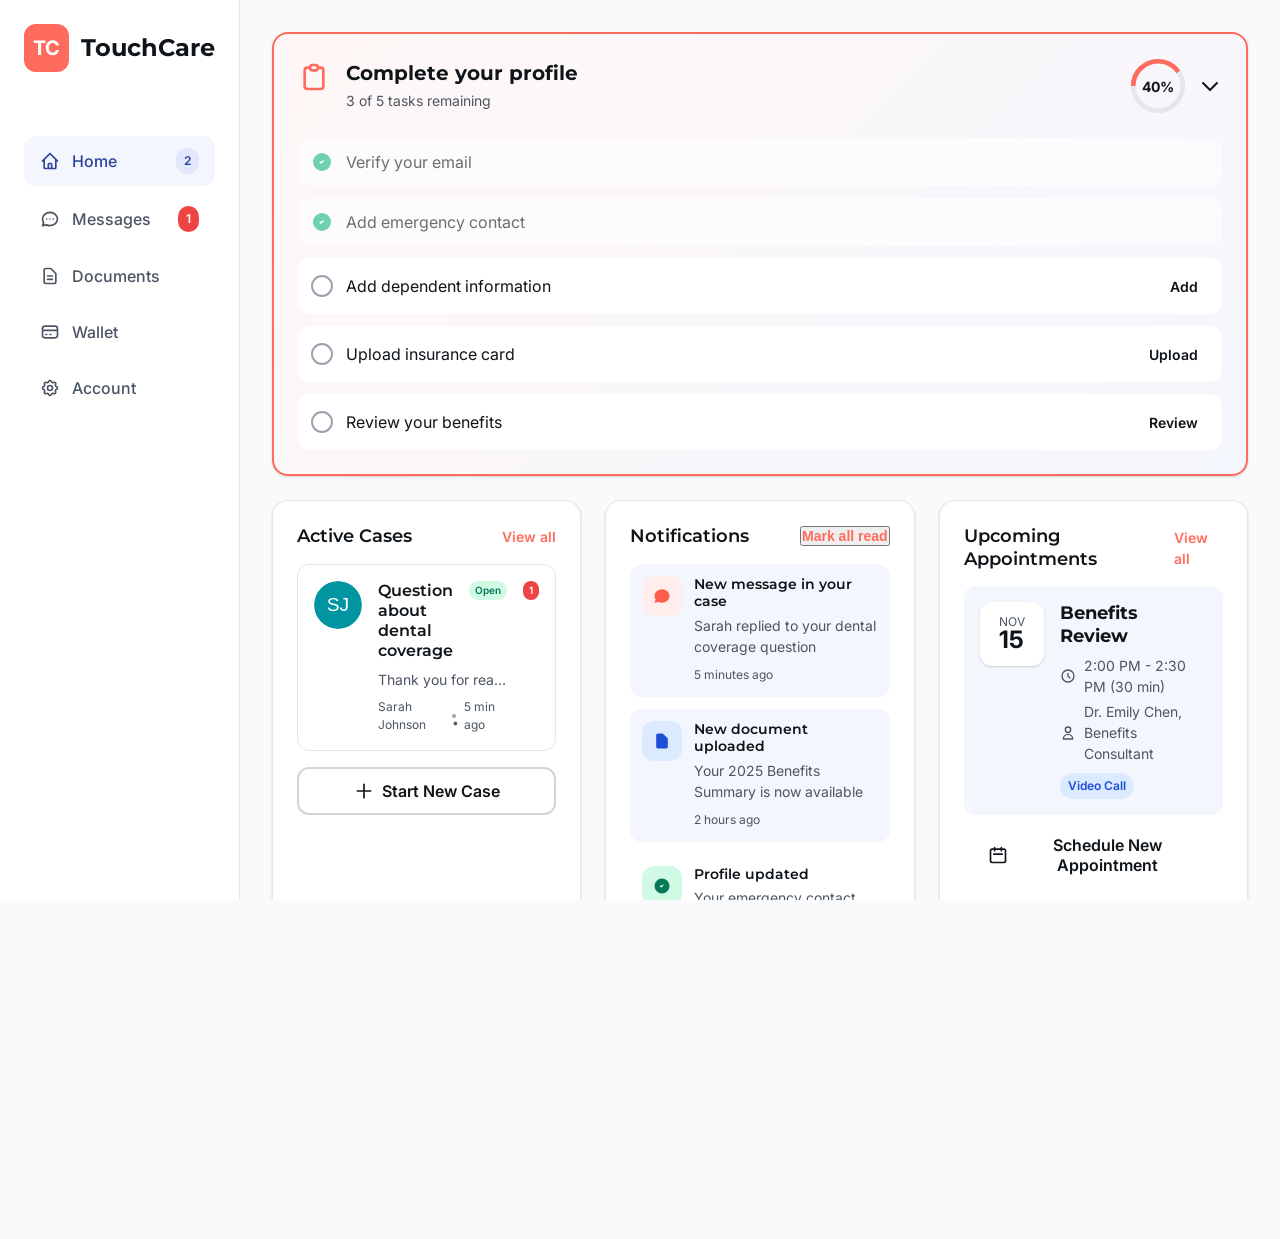
==== commit 15106e18: "Fix main page formatting and responsive design issues Major improvements: - Set dashboard as default" ====
--- a/prototype/index.html
+++ b/prototype/index.html
@@ -11,7 +11,7 @@
 </head>
 <body>
     <!-- Login View -->
-    <section id="login-view" class="view active">
+    <section id="login-view" class="view">
         <div class="login-container">
             <div class="login-card">
                 <div class="logo">
@@ -154,7 +154,7 @@
     </section>
 
     <!-- Dashboard View -->
-    <section id="dashboard-view" class="view">
+    <section id="dashboard-view" class="view active">
         <div class="app-layout">
             <!-- Top Bar (Mobile) -->
             <header class="top-bar">
--- a/prototype/styles.css
+++ b/prototype/styles.css
@@ -193,6 +193,8 @@
     font-weight: var(--font-weight-bold);
     line-height: var(--line-height-tight);
     color: var(--color-text-on-surface);
+    word-wrap: break-word;
+    overflow-wrap: break-word;
 }
 
 .display-lg { font-size: var(--font-size-5xl); }
@@ -476,6 +478,8 @@
     grid-template-columns: 1fr;
     grid-template-rows: auto 1fr auto;
     min-height: 100vh;
+    max-width: 100vw;
+    overflow-x: hidden;
     background: var(--tc-color-neutral-50);
 }
 
@@ -486,23 +490,26 @@
     }
 
     .top-bar {
-        display: none;
+        display: none !important;
     }
 
     .bottom-nav {
-        display: none;
+        display: none !important;
     }
 }
 
 /* === Top Bar (Mobile) === */
 .top-bar {
     background: var(--color-bg-surface);
-    padding: var(--spacing-4);
+    padding: var(--spacing-3) var(--spacing-4);
     display: flex;
     align-items: center;
     justify-content: space-between;
     border-bottom: 1px solid var(--tc-color-neutral-200);
     box-shadow: var(--shadow-sm);
+    position: sticky;
+    top: 0;
+    z-index: 100;
 }
 
 .logo-small {
@@ -520,6 +527,7 @@
 .page-title {
     font-size: var(--font-size-lg);
     font-weight: var(--font-weight-semibold);
+    margin: 0;
 }
 
 .top-bar-actions {
@@ -589,34 +597,52 @@
 .bottom-nav {
     background: var(--color-bg-surface);
     border-top: 1px solid var(--tc-color-neutral-200);
-    padding: var(--spacing-2) 0;
+    padding: var(--spacing-1) 0;
     display: grid;
     grid-template-columns: repeat(5, 1fr);
     box-shadow: 0 -2px 8px rgba(0, 0, 0, 0.05);
+    position: sticky;
+    bottom: 0;
+    z-index: 100;
 }
 
 .bottom-nav .nav-item {
     flex-direction: column;
-    gap: var(--spacing-1);
-    padding: var(--spacing-2);
-    font-size: var(--font-size-xs);
+    gap: 2px;
+    padding: var(--spacing-1) var(--spacing-2);
+    font-size: 0.625rem;
     position: relative;
+    min-height: 56px;
+}
+
+.bottom-nav .nav-item .icon {
+    width: 20px;
+    height: 20px;
 }
 
 .bottom-nav .nav-item .badge {
     position: absolute;
-    top: 4px;
+    top: 2px;
     right: 50%;
     transform: translateX(10px);
 }
 
 /* === Main Content === */
 .main-content {
-    padding: var(--spacing-6);
+    padding: var(--spacing-4);
     overflow-y: auto;
-}
-
-@media (min-width: 768px) {
+    overflow-x: hidden;
+    width: 100%;
+    max-width: 100%;
+}
+
+@media (min-width: 768px) {
+    .main-content {
+        padding: var(--spacing-6);
+    }
+}
+
+@media (min-width: 1024px) {
     .main-content {
         padding: var(--spacing-8);
     }
@@ -625,8 +651,15 @@
 .dashboard-grid {
     display: grid;
     grid-template-columns: 1fr;
-    gap: var(--spacing-6);
+    gap: var(--spacing-4);
     max-width: 1400px;
+    width: 100%;
+}
+
+@media (min-width: 640px) {
+    .dashboard-grid {
+        gap: var(--spacing-6);
+    }
 }
 
 @media (min-width: 768px) {
@@ -801,9 +834,17 @@
 .card {
     background: var(--color-bg-surface);
     border-radius: var(--radius-xl);
-    padding: var(--spacing-6);
+    padding: var(--spacing-4);
     box-shadow: var(--shadow-sm);
     border: 1px solid var(--tc-color-neutral-200);
+    max-width: 100%;
+    overflow: hidden;
+}
+
+@media (min-width: 768px) {
+    .card {
+        padding: var(--spacing-6);
+    }
 }
 
 .card-header {
@@ -904,29 +945,77 @@
     align-items: center;
     cursor: pointer;
     user-select: none;
+    gap: var(--spacing-3);
 }
 
 .task-bar-title {
     display: flex;
     align-items: flex-start;
-    gap: var(--spacing-4);
+    gap: var(--spacing-3);
+    flex: 1;
+    min-width: 0;
+}
+
+@media (min-width: 768px) {
+    .task-bar-title {
+        gap: var(--spacing-4);
+    }
+}
+
+.task-bar-title .icon-lg {
+    flex-shrink: 0;
+}
+
+.task-bar-title > div {
+    flex: 1;
+    min-width: 0;
 }
 
 .task-bar-title h3 {
-    font-size: var(--font-size-xl);
+    font-size: var(--font-size-lg);
     margin-bottom: var(--spacing-1);
 }
 
+@media (min-width: 768px) {
+    .task-bar-title h3 {
+        font-size: var(--font-size-xl);
+    }
+}
+
+.task-bar-title p {
+    font-size: var(--font-size-xs);
+}
+
+@media (min-width: 768px) {
+    .task-bar-title p {
+        font-size: var(--font-size-sm);
+    }
+}
+
 .task-bar-progress {
     display: flex;
     align-items: center;
-    gap: var(--spacing-3);
+    gap: var(--spacing-2);
+    flex-shrink: 0;
+}
+
+@media (min-width: 768px) {
+    .task-bar-progress {
+        gap: var(--spacing-3);
+    }
 }
 
 .progress-ring {
     position: relative;
-    width: 56px;
-    height: 56px;
+    width: 48px;
+    height: 48px;
+}
+
+@media (min-width: 768px) {
+    .progress-ring {
+        width: 56px;
+        height: 56px;
+    }
 }
 
 .progress-ring svg {
@@ -938,13 +1027,20 @@
     top: 50%;
     left: 50%;
     transform: translate(-50%, -50%);
-    font-size: var(--font-size-sm);
+    font-size: var(--font-size-xs);
     font-weight: var(--font-weight-bold);
     color: var(--color-text-on-surface);
 }
 
+@media (min-width: 768px) {
+    .progress-ring span {
+        font-size: var(--font-size-sm);
+    }
+}
+
 .chevron {
     transition: transform var(--duration-normal) var(--ease-out);
+    flex-shrink: 0;
 }
 
 .task-bar.collapsed .chevron {
@@ -952,10 +1048,17 @@
 }
 
 .task-bar-tasks {
-    margin-top: var(--spacing-6);
+    margin-top: var(--spacing-4);
     display: flex;
     flex-direction: column;
-    gap: var(--spacing-3);
+    gap: var(--spacing-2);
+}
+
+@media (min-width: 768px) {
+    .task-bar-tasks {
+        margin-top: var(--spacing-6);
+        gap: var(--spacing-3);
+    }
 }
 
 .task-bar.collapsed .task-bar-tasks {
@@ -965,14 +1068,21 @@
 .task {
     display: flex;
     align-items: center;
-    gap: var(--spacing-3);
-    padding: var(--spacing-3);
+    gap: var(--spacing-2);
+    padding: var(--spacing-2) var(--spacing-3);
     background: var(--color-bg-surface);
     border-radius: var(--radius-lg);
     cursor: pointer;
     transition: all var(--duration-fast) var(--ease-out);
 }
 
+@media (min-width: 768px) {
+    .task {
+        gap: var(--spacing-3);
+        padding: var(--spacing-3);
+    }
+}
+
 .task:not(.completed):hover {
     box-shadow: var(--shadow-md);
     transform: translateY(-1px);
@@ -983,30 +1093,60 @@
 }
 
 .task .icon {
-    width: 24px;
-    height: 24px;
+    width: 20px;
+    height: 20px;
+    flex-shrink: 0;
+}
+
+@media (min-width: 768px) {
+    .task .icon {
+        width: 24px;
+        height: 24px;
+    }
 }
 
 .task span {
     flex: 1;
-    font-size: var(--font-size-base);
+    font-size: var(--font-size-sm);
+    min-width: 0;
+    word-wrap: break-word;
+}
+
+@media (min-width: 768px) {
+    .task span {
+        font-size: var(--font-size-base);
+    }
 }
 
 /* Cases List */
 .cases-list {
     display: flex;
     flex-direction: column;
-    gap: var(--spacing-4);
+    gap: var(--spacing-3);
+}
+
+@media (min-width: 768px) {
+    .cases-list {
+        gap: var(--spacing-4);
+    }
 }
 
 .case-item {
     display: flex;
-    gap: var(--spacing-4);
-    padding: var(--spacing-4);
+    gap: var(--spacing-3);
+    padding: var(--spacing-3);
     border-radius: var(--radius-lg);
     cursor: pointer;
     transition: all var(--duration-fast) var(--ease-out);
     border: 1px solid var(--tc-color-neutral-200);
+    align-items: flex-start;
+}
+
+@media (min-width: 768px) {
+    .case-item {
+        gap: var(--spacing-4);
+        padding: var(--spacing-4);
+    }
 }
 
 .case-item:hover {
@@ -1014,10 +1154,21 @@
     border-color: var(--tc-color-neutral-300);
 }
 
+.case-avatar {
+    flex-shrink: 0;
+}
+
 .case-avatar img {
-    width: 48px;
-    height: 48px;
+    width: 40px;
+    height: 40px;
     border-radius: var(--radius-full);
+}
+
+@media (min-width: 768px) {
+    .case-avatar img {
+        width: 48px;
+        height: 48px;
+    }
 }
 
 .case-content {
@@ -1028,22 +1179,39 @@
 .case-header-row {
     display: flex;
     justify-content: space-between;
-    align-items: center;
+    align-items: flex-start;
+    gap: var(--spacing-2);
     margin-bottom: var(--spacing-2);
+    flex-wrap: wrap;
 }
 
 .case-header-row h4 {
-    font-size: var(--font-size-base);
+    font-size: var(--font-size-sm);
     font-weight: var(--font-weight-semibold);
+    flex: 1;
+    min-width: 0;
+}
+
+@media (min-width: 768px) {
+    .case-header-row h4 {
+        font-size: var(--font-size-base);
+    }
 }
 
 .case-preview {
-    font-size: var(--font-size-sm);
+    font-size: var(--font-size-xs);
     color: var(--color-text-on-surface-secondary);
     overflow: hidden;
     text-overflow: ellipsis;
     white-space: nowrap;
     margin-bottom: var(--spacing-2);
+    max-width: 100%;
+}
+
+@media (min-width: 768px) {
+    .case-preview {
+        font-size: var(--font-size-sm);
+    }
 }
 
 .case-meta {
@@ -1065,18 +1233,31 @@
 .notifications-list {
     display: flex;
     flex-direction: column;
-    gap: var(--spacing-3);
+    gap: var(--spacing-2);
+}
+
+@media (min-width: 768px) {
+    .notifications-list {
+        gap: var(--spacing-3);
+    }
 }
 
 .notification-item {
     display: flex;
-    gap: var(--spacing-3);
-    padding: var(--spacing-3);
+    gap: var(--spacing-2);
+    padding: var(--spacing-2);
     border-radius: var(--radius-lg);
     cursor: pointer;
     transition: all var(--duration-fast) var(--ease-out);
 }
 
+@media (min-width: 768px) {
+    .notification-item {
+        gap: var(--spacing-3);
+        padding: var(--spacing-3);
+    }
+}
+
 .notification-item:hover {
     background: var(--tc-color-neutral-50);
 }
@@ -1086,13 +1267,32 @@
 }
 
 .notification-icon {
-    width: 40px;
-    height: 40px;
+    width: 36px;
+    height: 36px;
     border-radius: var(--radius-lg);
     display: flex;
     align-items: center;
     justify-content: center;
     flex-shrink: 0;
+}
+
+@media (min-width: 768px) {
+    .notification-icon {
+        width: 40px;
+        height: 40px;
+    }
+}
+
+.notification-icon .icon {
+    width: 18px;
+    height: 18px;
+}
+
+@media (min-width: 768px) {
+    .notification-icon .icon {
+        width: 20px;
+        height: 20px;
+    }
 }
 
 .bg-accent {
@@ -1110,16 +1310,35 @@
     color: var(--tc-color-success-700);
 }
 
+.notification-content {
+    flex: 1;
+    min-width: 0;
+}
+
 .notification-content h4 {
-    font-size: var(--font-size-sm);
+    font-size: var(--font-size-xs);
     font-weight: var(--font-weight-semibold);
     margin-bottom: var(--spacing-1);
+    word-wrap: break-word;
+}
+
+@media (min-width: 768px) {
+    .notification-content h4 {
+        font-size: var(--font-size-sm);
+    }
 }
 
 .notification-content p {
-    font-size: var(--font-size-sm);
+    font-size: var(--font-size-xs);
     color: var(--color-text-on-surface-secondary);
     margin-bottom: var(--spacing-1);
+    word-wrap: break-word;
+}
+
+@media (min-width: 768px) {
+    .notification-content p {
+        font-size: var(--font-size-sm);
+    }
 }
 
 .time {
@@ -1130,15 +1349,22 @@
 /* Appointment Card */
 .appointment-card {
     display: flex;
-    gap: var(--spacing-4);
-    padding: var(--spacing-4);
+    gap: var(--spacing-3);
+    padding: var(--spacing-3);
     background: var(--tc-color-indigo-50);
     border-radius: var(--radius-lg);
 }
 
+@media (min-width: 768px) {
+    .appointment-card {
+        gap: var(--spacing-4);
+        padding: var(--spacing-4);
+    }
+}
+
 .date-badge {
-    width: 64px;
-    height: 64px;
+    width: 56px;
+    height: 56px;
     background: var(--color-bg-surface);
     border-radius: var(--radius-lg);
     display: flex;
@@ -1146,27 +1372,50 @@
     align-items: center;
     justify-content: center;
     box-shadow: var(--shadow-sm);
+    flex-shrink: 0;
+}
+
+@media (min-width: 768px) {
+    .date-badge {
+        width: 64px;
+        height: 64px;
+    }
 }
 
 .date-badge .month {
     font-size: var(--font-size-xs);
     color: var(--color-text-on-surface-secondary);
     text-transform: uppercase;
+    line-height: 1;
 }
 
 .date-badge .day {
-    font-size: var(--font-size-2xl);
+    font-size: var(--font-size-xl);
     font-weight: var(--font-weight-bold);
     color: var(--color-text-on-surface);
+    line-height: 1;
+}
+
+@media (min-width: 768px) {
+    .date-badge .day {
+        font-size: var(--font-size-2xl);
+    }
 }
 
 .appointment-details {
     flex: 1;
+    min-width: 0;
 }
 
 .appointment-details h4 {
-    font-size: var(--font-size-lg);
+    font-size: var(--font-size-base);
     margin-bottom: var(--spacing-2);
+}
+
+@media (min-width: 768px) {
+    .appointment-details h4 {
+        font-size: var(--font-size-lg);
+    }
 }
 
 .appointment-time,
@@ -1174,9 +1423,16 @@
     display: flex;
     align-items: center;
     gap: var(--spacing-2);
-    font-size: var(--font-size-sm);
+    font-size: var(--font-size-xs);
     color: var(--color-text-on-surface-secondary);
     margin-bottom: var(--spacing-1);
+}
+
+@media (min-width: 768px) {
+    .appointment-time,
+    .appointment-consultant {
+        font-size: var(--font-size-sm);
+    }
 }
 
 .appointment-format {
@@ -1188,16 +1444,27 @@
     grid-column: 1 / -1;
 }
 
+.quick-actions-card h3 {
+    margin-bottom: var(--spacing-4);
+}
+
 .quick-actions {
     display: grid;
     grid-template-columns: repeat(2, 1fr);
-    gap: var(--spacing-3);
-    margin-top: var(--spacing-4);
+    gap: var(--spacing-2);
+    margin-top: var(--spacing-3);
+}
+
+@media (min-width: 640px) {
+    .quick-actions {
+        gap: var(--spacing-3);
+    }
 }
 
 @media (min-width: 768px) {
     .quick-actions {
         grid-template-columns: repeat(4, 1fr);
+        margin-top: var(--spacing-4);
     }
 }
 
@@ -1206,13 +1473,22 @@
     flex-direction: column;
     align-items: center;
     gap: var(--spacing-2);
-    padding: var(--spacing-4);
+    padding: var(--spacing-3);
     background: var(--tc-color-neutral-50);
     border: 2px solid var(--tc-color-neutral-200);
     border-radius: var(--radius-lg);
     cursor: pointer;
     transition: all var(--duration-fast) var(--ease-out);
     text-align: center;
+    min-height: 80px;
+    justify-content: center;
+}
+
+@media (min-width: 768px) {
+    .quick-action {
+        padding: var(--spacing-4);
+        min-height: 100px;
+    }
 }
 
 .quick-action:hover {
@@ -1223,15 +1499,29 @@
 }
 
 .quick-action .icon {
-    width: 32px;
-    height: 32px;
+    width: 28px;
+    height: 28px;
     color: var(--color-interactive-primary);
 }
 
+@media (min-width: 768px) {
+    .quick-action .icon {
+        width: 32px;
+        height: 32px;
+    }
+}
+
 .quick-action span {
-    font-size: var(--font-size-sm);
+    font-size: var(--font-size-xs);
     font-weight: var(--font-weight-medium);
     color: var(--color-text-on-surface);
+    line-height: 1.2;
+}
+
+@media (min-width: 768px) {
+    .quick-action span {
+        font-size: var(--font-size-sm);
+    }
 }
 
 /* === Toast === */
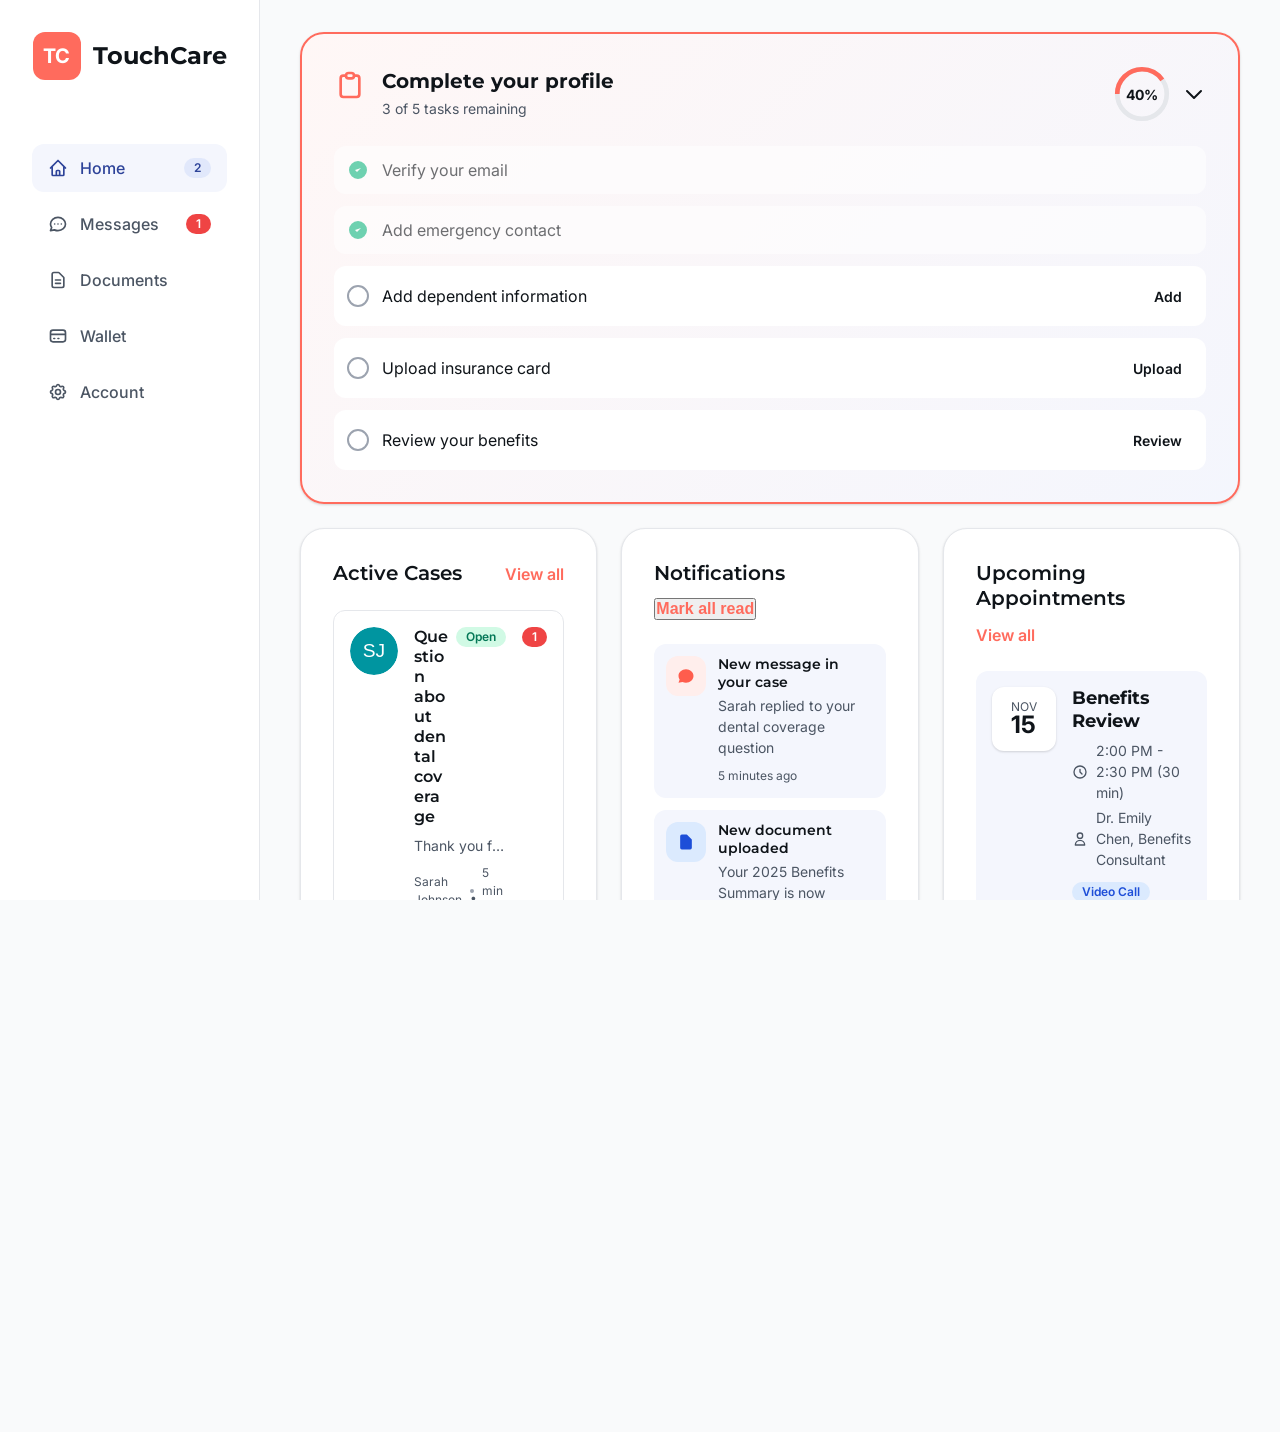
==== commit 9ef525e9: "Fix wallet and account page rendering with proper tab formatting - Created complete wallet-view sect" ====
--- a/prototype/index.html
+++ b/prototype/index.html
@@ -551,10 +551,10 @@
                             </button>
                         </div>
 
-                        <div style="display: flex; gap: 1rem; margin-bottom: 1.5rem; border-bottom: 2px solid var(--tc-color-neutral-200); padding-bottom: 1rem;">
-                            <button class="link" style="padding-bottom: 0.5rem; border-bottom: 3px solid var(--color-interactive-primary); margin-bottom: -1rem;">All</button>
-                            <button class="link" style="color: var(--color-text-on-surface-secondary);">Open</button>
-                            <button class="link" style="color: var(--color-text-on-surface-secondary);">Resolved</button>
+                        <div class="tabs">
+                            <button class="tab active">All</button>
+                            <button class="tab">Open</button>
+                            <button class="tab">Resolved</button>
                         </div>
 
                         <div class="cases-list">
@@ -806,11 +806,11 @@
 
             <main class="main-content">
                 <div class="card" style="margin-bottom: 1.5rem;">
-                    <div style="display: flex; gap: 1rem; border-bottom: 2px solid var(--tc-color-neutral-200); padding-bottom: 1rem;">
-                        <button class="link" style="padding-bottom: 0.5rem; border-bottom: 3px solid var(--color-interactive-primary); margin-bottom: -1rem;">All Documents</button>
-                        <button class="link" style="color: var(--color-text-on-surface-secondary);">Insurance Cards</button>
-                        <button class="link" style="color: var(--color-text-on-surface-secondary);">Claims & EOBs</button>
-                        <button class="link" style="color: var(--color-text-on-surface-secondary);">Policies</button>
+                    <div class="tabs">
+                        <button class="tab active">All Documents</button>
+                        <button class="tab">Insurance Cards</button>
+                        <button class="tab">Claims & EOBs</button>
+                        <button class="tab">Policies</button>
                     </div>
                 </div>
 
@@ -903,6 +903,560 @@
         </div>
     </section>
 
+    <!-- Wallet View -->
+    <section id="wallet-view" class="view">
+        <div class="app-layout">
+            <header class="top-bar">
+                <div class="logo-small">TC</div>
+                <h1 class="page-title">Wallet</h1>
+                <div class="top-bar-actions">
+                    <button class="icon-button" onclick="app.showToast('Download card feature')">
+                        <svg class="icon" fill="none" stroke="currentColor" viewBox="0 0 24 24">
+                            <path stroke-linecap="round" stroke-linejoin="round" stroke-width="2" d="M4 16v1a3 3 0 003 3h10a3 3 0 003-3v-1m-4-4l-4 4m0 0l-4-4m4 4V4"/>
+                        </svg>
+                    </button>
+                    <button class="avatar" onclick="app.navigateTo('settings-view')">
+                        <span>JD</span>
+                    </button>
+                </div>
+            </header>
+
+            <aside class="sidebar">
+                <div class="sidebar-header">
+                    <div class="logo">
+                        <div class="logo-icon">TC</div>
+                        <h1>TouchCare</h1>
+                    </div>
+                </div>
+                <nav class="sidebar-nav">
+                    <a href="#" class="nav-item" onclick="app.navigateTo('dashboard-view'); return false;">
+                        <svg class="icon" fill="none" stroke="currentColor" viewBox="0 0 24 24">
+                            <path stroke-linecap="round" stroke-linejoin="round" stroke-width="2" d="M3 12l2-2m0 0l7-7 7 7M5 10v10a1 1 0 001 1h3m10-11l2 2m-2-2v10a1 1 0 01-1 1h-3m-6 0a1 1 0 001-1v-4a1 1 0 011-1h2a1 1 0 011 1v4a1 1 0 001 1m-6 0h6"/>
+                        </svg>
+                        <span>Home</span>
+                    </a>
+                    <a href="#" class="nav-item" onclick="app.navigateTo('cases-view'); return false;">
+                        <svg class="icon" fill="none" stroke="currentColor" viewBox="0 0 24 24">
+                            <path stroke-linecap="round" stroke-linejoin="round" stroke-width="2" d="M8 12h.01M12 12h.01M16 12h.01M21 12c0 4.418-4.03 8-9 8a9.863 9.863 0 01-4.255-.949L3 20l1.395-3.72C3.512 15.042 3 13.574 3 12c0-4.418 4.03-8 9-8s9 3.582 9 8z"/>
+                        </svg>
+                        <span>Messages</span>
+                    </a>
+                    <a href="#" class="nav-item" onclick="app.navigateTo('documents-view'); return false;">
+                        <svg class="icon" fill="none" stroke="currentColor" viewBox="0 0 24 24">
+                            <path stroke-linecap="round" stroke-linejoin="round" stroke-width="2" d="M9 12h6m-6 4h6m2 5H7a2 2 0 01-2-2V5a2 2 0 012-2h5.586a1 1 0 01.707.293l5.414 5.414a1 1 0 01.293.707V19a2 2 0 01-2 2z"/>
+                        </svg>
+                        <span>Documents</span>
+                    </a>
+                    <a href="#" class="nav-item active" onclick="app.navigateTo('wallet-view'); return false;">
+                        <svg class="icon" fill="none" stroke="currentColor" viewBox="0 0 24 24">
+                            <path stroke-linecap="round" stroke-linejoin="round" stroke-width="2" d="M3 10h18M7 15h1m4 0h1m-7 4h12a3 3 0 003-3V8a3 3 0 00-3-3H6a3 3 0 00-3 3v8a3 3 0 003 3z"/>
+                        </svg>
+                        <span>Wallet</span>
+                    </a>
+                    <a href="#" class="nav-item" onclick="app.navigateTo('settings-view'); return false;">
+                        <svg class="icon" fill="none" stroke="currentColor" viewBox="0 0 24 24">
+                            <path stroke-linecap="round" stroke-linejoin="round" stroke-width="2" d="M10.325 4.317c.426-1.756 2.924-1.756 3.35 0a1.724 1.724 0 002.573 1.066c1.543-.94 3.31.826 2.37 2.37a1.724 1.724 0 001.065 2.572c1.756.426 1.756 2.924 0 3.35a1.724 1.724 0 00-1.066 2.573c.94 1.543-.826 3.31-2.37 2.37a1.724 1.724 0 00-2.572 1.065c-.426 1.756-2.924 1.756-3.35 0a1.724 1.724 0 00-2.573-1.066c-1.543.94-3.31-.826-2.37-2.37a1.724 1.724 0 00-1.065-2.572c-1.756-.426-1.756-2.924 0-3.35a1.724 1.724 0 001.066-2.573c-.94-1.543.826-3.31 2.37-2.37.996.608 2.296.07 2.572-1.065z"/>
+                            <path stroke-linecap="round" stroke-linejoin="round" stroke-width="2" d="M15 12a3 3 0 11-6 0 3 3 0 016 0z"/>
+                        </svg>
+                        <span>Account</span>
+                    </a>
+                </nav>
+            </aside>
+
+            <main class="main-content">
+                <div class="card" style="margin-bottom: 1.5rem;">
+                    <div class="tabs">
+                        <button class="tab active">Insurance Cards</button>
+                        <button class="tab">Payment Methods</button>
+                        <button class="tab">FSA/HSA</button>
+                    </div>
+                </div>
+
+                <div class="dashboard-grid">
+                    <!-- Medical Insurance Card -->
+                    <div class="card" style="grid-column: 1 / -1;">
+                        <div class="card-header">
+                            <h3>Medical Insurance Card</h3>
+                            <button class="button button-tertiary button-sm" onclick="app.showToast('Card downloaded')">
+                                <svg class="icon icon-sm" fill="none" stroke="currentColor" viewBox="0 0 24 24">
+                                    <path stroke-linecap="round" stroke-linejoin="round" stroke-width="2" d="M4 16v1a3 3 0 003 3h10a3 3 0 003-3v-1m-4-4l-4 4m0 0l-4-4m4 4V4"/>
+                                </svg>
+                                Download
+                            </button>
+                        </div>
+
+                        <!-- Insurance Card Front -->
+                        <div style="background: linear-gradient(135deg, var(--tc-color-indigo-700), var(--tc-color-indigo-900)); border-radius: var(--radius-lg); padding: var(--spacing-8); color: white; margin-bottom: var(--spacing-4); box-shadow: var(--shadow-lg);">
+                            <div style="display: flex; justify-content: space-between; align-items: start; margin-bottom: var(--spacing-8);">
+                                <div>
+                                    <div style="font-size: var(--font-size-xs); opacity: 0.9; margin-bottom: var(--spacing-1);">Member Name</div>
+                                    <div style="font-size: var(--font-size-xl); font-weight: var(--font-weight-bold);">Jane Doe</div>
+                                </div>
+                                <div style="background: white; padding: var(--spacing-2) var(--spacing-3); border-radius: var(--radius-md);">
+                                    <div style="color: var(--tc-color-indigo-800); font-weight: var(--font-weight-bold); font-size: var(--font-size-lg);">TouchCare</div>
+                                </div>
+                            </div>
+
+                            <div style="display: grid; grid-template-columns: repeat(auto-fit, minmax(200px, 1fr)); gap: var(--spacing-6);">
+                                <div>
+                                    <div style="font-size: var(--font-size-xs); opacity: 0.9; margin-bottom: var(--spacing-1);">Member ID</div>
+                                    <div style="font-size: var(--font-size-lg); font-weight: var(--font-weight-semibold); font-family: monospace;">TC123456789</div>
+                                </div>
+                                <div>
+                                    <div style="font-size: var(--font-size-xs); opacity: 0.9; margin-bottom: var(--spacing-1);">Group Number</div>
+                                    <div style="font-size: var(--font-size-lg); font-weight: var(--font-weight-semibold); font-family: monospace;">GRP-2025-001</div>
+                                </div>
+                                <div>
+                                    <div style="font-size: var(--font-size-xs); opacity: 0.9; margin-bottom: var(--spacing-1);">Plan</div>
+                                    <div style="font-size: var(--font-size-lg); font-weight: var(--font-weight-semibold);">PPO Plus</div>
+                                </div>
+                                <div>
+                                    <div style="font-size: var(--font-size-xs); opacity: 0.9; margin-bottom: var(--spacing-1);">Effective Date</div>
+                                    <div style="font-size: var(--font-size-lg); font-weight: var(--font-weight-semibold);">01/01/2025</div>
+                                </div>
+                            </div>
+
+                            <div style="margin-top: var(--spacing-6); padding-top: var(--spacing-6); border-top: 1px solid rgba(255, 255, 255, 0.2);">
+                                <div style="display: grid; grid-template-columns: repeat(auto-fit, minmax(150px, 1fr)); gap: var(--spacing-4); font-size: var(--font-size-sm);">
+                                    <div>
+                                        <div style="opacity: 0.9;">Copay (PCP)</div>
+                                        <div style="font-weight: var(--font-weight-semibold);">$20</div>
+                                    </div>
+                                    <div>
+                                        <div style="opacity: 0.9;">Copay (Specialist)</div>
+                                        <div style="font-weight: var(--font-weight-semibold);">$40</div>
+                                    </div>
+                                    <div>
+                                        <div style="opacity: 0.9;">Deductible</div>
+                                        <div style="font-weight: var(--font-weight-semibold);">$1,500</div>
+                                    </div>
+                                    <div>
+                                        <div style="opacity: 0.9;">Out-of-Pocket Max</div>
+                                        <div style="font-weight: var(--font-weight-semibold);">$6,000</div>
+                                    </div>
+                                </div>
+                            </div>
+                        </div>
+
+                        <!-- Quick Actions -->
+                        <div style="display: flex; gap: var(--spacing-3); flex-wrap: wrap;">
+                            <button class="button button-secondary button-sm" onclick="app.showToast('Added to Apple Wallet')">
+                                <svg class="icon icon-sm" fill="none" stroke="currentColor" viewBox="0 0 24 24">
+                                    <path stroke-linecap="round" stroke-linejoin="round" stroke-width="2" d="M12 4v16m8-8H4"/>
+                                </svg>
+                                Add to Apple Wallet
+                            </button>
+                            <button class="button button-secondary button-sm" onclick="app.showToast('Card shared')">
+                                <svg class="icon icon-sm" fill="none" stroke="currentColor" viewBox="0 0 24 24">
+                                    <path stroke-linecap="round" stroke-linejoin="round" stroke-width="2" d="M8.684 13.342C8.886 12.938 9 12.482 9 12c0-.482-.114-.938-.316-1.342m0 2.684a3 3 0 110-2.684m0 2.684l6.632 3.316m-6.632-6l6.632-3.316m0 0a3 3 0 105.367-2.684 3 3 0 00-5.367 2.684zm0 9.316a3 3 0 105.368 2.684 3 3 0 00-5.368-2.684z"/>
+                                </svg>
+                                Share Card
+                            </button>
+                            <button class="button button-secondary button-sm" onclick="app.showToast('Card printed')">
+                                <svg class="icon icon-sm" fill="none" stroke="currentColor" viewBox="0 0 24 24">
+                                    <path stroke-linecap="round" stroke-linejoin="round" stroke-width="2" d="M17 17h2a2 2 0 002-2v-4a2 2 0 00-2-2H5a2 2 0 00-2 2v4a2 2 0 002 2h2m2 4h6a2 2 0 002-2v-4a2 2 0 00-2-2H9a2 2 0 00-2 2v4a2 2 0 002 2zm8-12V5a2 2 0 00-2-2H9a2 2 0 00-2 2v4h10z"/>
+                                </svg>
+                                Print Card
+                            </button>
+                        </div>
+                    </div>
+
+                    <!-- Dental Insurance Card -->
+                    <div class="card" style="grid-column: 1 / -1;">
+                        <div class="card-header">
+                            <h3>Dental Insurance Card</h3>
+                            <button class="button button-tertiary button-sm" onclick="app.showToast('Card downloaded')">
+                                <svg class="icon icon-sm" fill="none" stroke="currentColor" viewBox="0 0 24 24">
+                                    <path stroke-linecap="round" stroke-linejoin="round" stroke-width="2" d="M4 16v1a3 3 0 003 3h10a3 3 0 003-3v-1m-4-4l-4 4m0 0l-4-4m4 4V4"/>
+                                </svg>
+                                Download
+                            </button>
+                        </div>
+
+                        <div style="background: linear-gradient(135deg, var(--tc-color-teal-600), var(--tc-color-teal-800)); border-radius: var(--radius-lg); padding: var(--spacing-8); color: white; margin-bottom: var(--spacing-4); box-shadow: var(--shadow-lg);">
+                            <div style="display: flex; justify-content: space-between; align-items: start; margin-bottom: var(--spacing-8);">
+                                <div>
+                                    <div style="font-size: var(--font-size-xs); opacity: 0.9; margin-bottom: var(--spacing-1);">Member Name</div>
+                                    <div style="font-size: var(--font-size-xl); font-weight: var(--font-weight-bold);">Jane Doe</div>
+                                </div>
+                                <div style="background: white; padding: var(--spacing-2) var(--spacing-3); border-radius: var(--radius-md);">
+                                    <div style="color: var(--tc-color-teal-700); font-weight: var(--font-weight-bold); font-size: var(--font-size-lg);">TouchCare</div>
+                                </div>
+                            </div>
+
+                            <div style="display: grid; grid-template-columns: repeat(auto-fit, minmax(200px, 1fr)); gap: var(--spacing-6);">
+                                <div>
+                                    <div style="font-size: var(--font-size-xs); opacity: 0.9; margin-bottom: var(--spacing-1);">Member ID</div>
+                                    <div style="font-size: var(--font-size-lg); font-weight: var(--font-weight-semibold); font-family: monospace;">TC123456789-D</div>
+                                </div>
+                                <div>
+                                    <div style="font-size: var(--font-size-xs); opacity: 0.9; margin-bottom: var(--spacing-1);">Group Number</div>
+                                    <div style="font-size: var(--font-size-lg); font-weight: var(--font-weight-semibold); font-family: monospace;">GRP-2025-001</div>
+                                </div>
+                                <div>
+                                    <div style="font-size: var(--font-size-xs); opacity: 0.9; margin-bottom: var(--spacing-1);">Plan</div>
+                                    <div style="font-size: var(--font-size-lg); font-weight: var(--font-weight-semibold);">Dental Premium</div>
+                                </div>
+                                <div>
+                                    <div style="font-size: var(--font-size-xs); opacity: 0.9; margin-bottom: var(--spacing-1);">Annual Maximum</div>
+                                    <div style="font-size: var(--font-size-lg); font-weight: var(--font-weight-semibold);">$1,500</div>
+                                </div>
+                            </div>
+                        </div>
+                    </div>
+
+                    <!-- Vision Insurance Card -->
+                    <div class="card" style="grid-column: 1 / -1;">
+                        <div class="card-header">
+                            <h3>Vision Insurance Card</h3>
+                            <button class="button button-tertiary button-sm" onclick="app.showToast('Card downloaded')">
+                                <svg class="icon icon-sm" fill="none" stroke="currentColor" viewBox="0 0 24 24">
+                                    <path stroke-linecap="round" stroke-linejoin="round" stroke-width="2" d="M4 16v1a3 3 0 003 3h10a3 3 0 003-3v-1m-4-4l-4 4m0 0l-4-4m4 4V4"/>
+                                </svg>
+                                Download
+                            </button>
+                        </div>
+
+                        <div style="background: linear-gradient(135deg, var(--tc-color-coral-500), var(--tc-color-coral-700)); border-radius: var(--radius-lg); padding: var(--spacing-8); color: white; box-shadow: var(--shadow-lg);">
+                            <div style="display: flex; justify-content: space-between; align-items: start; margin-bottom: var(--spacing-8);">
+                                <div>
+                                    <div style="font-size: var(--font-size-xs); opacity: 0.9; margin-bottom: var(--spacing-1);">Member Name</div>
+                                    <div style="font-size: var(--font-size-xl); font-weight: var(--font-weight-bold);">Jane Doe</div>
+                                </div>
+                                <div style="background: white; padding: var(--spacing-2) var(--spacing-3); border-radius: var(--radius-md);">
+                                    <div style="color: var(--tc-color-coral-600); font-weight: var(--font-weight-bold); font-size: var(--font-size-lg);">TouchCare</div>
+                                </div>
+                            </div>
+
+                            <div style="display: grid; grid-template-columns: repeat(auto-fit, minmax(200px, 1fr)); gap: var(--spacing-6);">
+                                <div>
+                                    <div style="font-size: var(--font-size-xs); opacity: 0.9; margin-bottom: var(--spacing-1);">Member ID</div>
+                                    <div style="font-size: var(--font-size-lg); font-weight: var(--font-weight-semibold); font-family: monospace;">TC123456789-V</div>
+                                </div>
+                                <div>
+                                    <div style="font-size: var(--font-size-xs); opacity: 0.9; margin-bottom: var(--spacing-1);">Group Number</div>
+                                    <div style="font-size: var(--font-size-lg); font-weight: var(--font-weight-semibold); font-family: monospace;">GRP-2025-001</div>
+                                </div>
+                                <div>
+                                    <div style="font-size: var(--font-size-xs); opacity: 0.9; margin-bottom: var(--spacing-1);">Plan</div>
+                                    <div style="font-size: var(--font-size-lg); font-weight: var(--font-weight-semibold);">Vision Standard</div>
+                                </div>
+                                <div>
+                                    <div style="font-size: var(--font-size-xs); opacity: 0.9; margin-bottom: var(--spacing-1);">Copay (Exam)</div>
+                                    <div style="font-size: var(--font-size-lg); font-weight: var(--font-weight-semibold);">$10</div>
+                                </div>
+                            </div>
+                        </div>
+                    </div>
+                </div>
+            </main>
+
+            <nav class="bottom-nav">
+                <a href="#" class="nav-item" onclick="app.navigateTo('dashboard-view'); return false;">
+                    <svg class="icon" fill="none" stroke="currentColor" viewBox="0 0 24 24">
+                        <path stroke-linecap="round" stroke-linejoin="round" stroke-width="2" d="M3 12l2-2m0 0l7-7 7 7M5 10v10a1 1 0 001 1h3m10-11l2 2m-2-2v10a1 1 0 01-1 1h-3m-6 0a1 1 0 001-1v-4a1 1 0 011-1h2a1 1 0 011 1v4a1 1 0 001 1m-6 0h6"/>
+                    </svg>
+                    <span>Home</span>
+                </a>
+                <a href="#" class="nav-item" onclick="app.navigateTo('cases-view'); return false;">
+                    <svg class="icon" fill="none" stroke="currentColor" viewBox="0 0 24 24">
+                        <path stroke-linecap="round" stroke-linejoin="round" stroke-width="2" d="M8 12h.01M12 12h.01M16 12h.01M21 12c0 4.418-4.03 8-9 8a9.863 9.863 0 01-4.255-.949L3 20l1.395-3.72C3.512 15.042 3 13.574 3 12c0-4.418 4.03-8 9-8s9 3.582 9 8z"/>
+                    </svg>
+                    <span>Messages</span>
+                </a>
+                <a href="#" class="nav-item" onclick="app.navigateTo('documents-view'); return false;">
+                    <svg class="icon" fill="none" stroke="currentColor" viewBox="0 0 24 24">
+                        <path stroke-linecap="round" stroke-linejoin="round" stroke-width="2" d="M9 12h6m-6 4h6m2 5H7a2 2 0 01-2-2V5a2 2 0 012-2h5.586a1 1 0 01.707.293l5.414 5.414a1 1 0 01.293.707V19a2 2 0 01-2 2z"/>
+                    </svg>
+                    <span>Documents</span>
+                </a>
+                <a href="#" class="nav-item active" onclick="app.navigateTo('wallet-view'); return false;">
+                    <svg class="icon" fill="none" stroke="currentColor" viewBox="0 0 24 24">
+                        <path stroke-linecap="round" stroke-linejoin="round" stroke-width="2" d="M3 10h18M7 15h1m4 0h1m-7 4h12a3 3 0 003-3V8a3 3 0 00-3-3H6a3 3 0 00-3 3v8a3 3 0 003 3z"/>
+                    </svg>
+                    <span>Wallet</span>
+                </a>
+                <a href="#" class="nav-item" onclick="app.navigateTo('settings-view'); return false;">
+                    <svg class="icon" fill="none" stroke="currentColor" viewBox="0 0 24 24">
+                        <path stroke-linecap="round" stroke-linejoin="round" stroke-width="2" d="M10.325 4.317c.426-1.756 2.924-1.756 3.35 0a1.724 1.724 0 002.573 1.066c1.543-.94 3.31.826 2.37 2.37a1.724 1.724 0 001.065 2.572c1.756.426 1.756 2.924 0 3.35a1.724 1.724 0 00-1.066 2.573c.94 1.543-.826 3.31-2.37 2.37a1.724 1.724 0 00-2.572 1.065c-.426 1.756-2.924 1.756-3.35 0a1.724 1.724 0 00-2.573-1.066c-1.543.94-3.31-.826-2.37-2.37a1.724 1.724 0 00-1.065-2.572c-1.756-.426-1.756-2.924 0-3.35a1.724 1.724 0 001.066-2.573c-.94-1.543.826-3.31 2.37-2.37.996.608 2.296.07 2.572-1.065z"/>
+                        <path stroke-linecap="round" stroke-linejoin="round" stroke-width="2" d="M15 12a3 3 0 11-6 0 3 3 0 016 0z"/>
+                    </svg>
+                    <span>Account</span>
+                </a>
+            </nav>
+        </div>
+    </section>
+
+    <!-- Settings View (Account) -->
+    <section id="settings-view" class="view">
+        <div class="app-layout">
+            <header class="top-bar">
+                <div class="logo-small">TC</div>
+                <h1 class="page-title">Account Settings</h1>
+                <div class="top-bar-actions">
+                    <button class="avatar" onclick="app.navigateTo('settings-view')">
+                        <span>JD</span>
+                    </button>
+                </div>
+            </header>
+
+            <aside class="sidebar">
+                <div class="sidebar-header">
+                    <div class="logo">
+                        <div class="logo-icon">TC</div>
+                        <h1>TouchCare</h1>
+                    </div>
+                </div>
+                <nav class="sidebar-nav">
+                    <a href="#" class="nav-item" onclick="app.navigateTo('dashboard-view'); return false;">
+                        <svg class="icon" fill="none" stroke="currentColor" viewBox="0 0 24 24">
+                            <path stroke-linecap="round" stroke-linejoin="round" stroke-width="2" d="M3 12l2-2m0 0l7-7 7 7M5 10v10a1 1 0 001 1h3m10-11l2 2m-2-2v10a1 1 0 01-1 1h-3m-6 0a1 1 0 001-1v-4a1 1 0 011-1h2a1 1 0 011 1v4a1 1 0 001 1m-6 0h6"/>
+                        </svg>
+                        <span>Home</span>
+                    </a>
+                    <a href="#" class="nav-item" onclick="app.navigateTo('cases-view'); return false;">
+                        <svg class="icon" fill="none" stroke="currentColor" viewBox="0 0 24 24">
+                            <path stroke-linecap="round" stroke-linejoin="round" stroke-width="2" d="M8 12h.01M12 12h.01M16 12h.01M21 12c0 4.418-4.03 8-9 8a9.863 9.863 0 01-4.255-.949L3 20l1.395-3.72C3.512 15.042 3 13.574 3 12c0-4.418 4.03-8 9-8s9 3.582 9 8z"/>
+                        </svg>
+                        <span>Messages</span>
+                    </a>
+                    <a href="#" class="nav-item" onclick="app.navigateTo('documents-view'); return false;">
+                        <svg class="icon" fill="none" stroke="currentColor" viewBox="0 0 24 24">
+                            <path stroke-linecap="round" stroke-linejoin="round" stroke-width="2" d="M9 12h6m-6 4h6m2 5H7a2 2 0 01-2-2V5a2 2 0 012-2h5.586a1 1 0 01.707.293l5.414 5.414a1 1 0 01.293.707V19a2 2 0 01-2 2z"/>
+                        </svg>
+                        <span>Documents</span>
+                    </a>
+                    <a href="#" class="nav-item" onclick="app.navigateTo('wallet-view'); return false;">
+                        <svg class="icon" fill="none" stroke="currentColor" viewBox="0 0 24 24">
+                            <path stroke-linecap="round" stroke-linejoin="round" stroke-width="2" d="M3 10h18M7 15h1m4 0h1m-7 4h12a3 3 0 003-3V8a3 3 0 00-3-3H6a3 3 0 00-3 3v8a3 3 0 003 3z"/>
+                        </svg>
+                        <span>Wallet</span>
+                    </a>
+                    <a href="#" class="nav-item active" onclick="app.navigateTo('settings-view'); return false;">
+                        <svg class="icon" fill="none" stroke="currentColor" viewBox="0 0 24 24">
+                            <path stroke-linecap="round" stroke-linejoin="round" stroke-width="2" d="M10.325 4.317c.426-1.756 2.924-1.756 3.35 0a1.724 1.724 0 002.573 1.066c1.543-.94 3.31.826 2.37 2.37a1.724 1.724 0 001.065 2.572c1.756.426 1.756 2.924 0 3.35a1.724 1.724 0 00-1.066 2.573c.94 1.543-.826 3.31-2.37 2.37a1.724 1.724 0 00-2.572 1.065c-.426 1.756-2.924 1.756-3.35 0a1.724 1.724 0 00-2.573-1.066c-1.543.94-3.31-.826-2.37-2.37a1.724 1.724 0 00-1.065-2.572c-1.756-.426-1.756-2.924 0-3.35a1.724 1.724 0 001.066-2.573c-.94-1.543.826-3.31 2.37-2.37.996.608 2.296.07 2.572-1.065z"/>
+                            <path stroke-linecap="round" stroke-linejoin="round" stroke-width="2" d="M15 12a3 3 0 11-6 0 3 3 0 016 0z"/>
+                        </svg>
+                        <span>Account</span>
+                    </a>
+                </nav>
+            </aside>
+
+            <main class="main-content">
+                <div style="max-width: 900px; margin: 0 auto;">
+                    <div class="card" style="margin-bottom: 1.5rem;">
+                        <div class="tabs">
+                            <button class="tab active">Profile</button>
+                            <button class="tab">Security</button>
+                            <button class="tab">Notifications</button>
+                            <button class="tab">Preferences</button>
+                        </div>
+                    </div>
+
+                    <!-- Profile Information -->
+                    <div class="card" style="margin-bottom: 1.5rem;">
+                        <div class="card-header">
+                            <h3>Personal Information</h3>
+                            <button class="button button-primary button-sm" onclick="app.showToast('Profile updated')">Save Changes</button>
+                        </div>
+
+                        <div style="display: flex; align-items: center; gap: var(--spacing-6); margin-bottom: var(--spacing-6); padding-bottom: var(--spacing-6); border-bottom: 1px solid var(--tc-color-neutral-200);">
+                            <div class="avatar" style="width: 80px; height: 80px; font-size: var(--font-size-2xl);">JD</div>
+                            <div style="flex: 1;">
+                                <h4 style="font-size: var(--font-size-lg); font-weight: var(--font-weight-semibold); margin-bottom: var(--spacing-1);">Jane Doe</h4>
+                                <p style="color: var(--color-text-on-surface-secondary); margin-bottom: var(--spacing-3);">jane.doe@example.com</p>
+                                <button class="button button-secondary button-sm" onclick="app.showToast('Upload photo feature')">Change Photo</button>
+                            </div>
+                        </div>
+
+                        <div style="display: grid; gap: var(--spacing-6);">
+                            <div style="display: grid; grid-template-columns: repeat(auto-fit, minmax(250px, 1fr)); gap: var(--spacing-4);">
+                                <div class="input-wrapper">
+                                    <label for="first-name" class="input-label">First Name</label>
+                                    <input type="text" id="first-name" class="input" value="Jane">
+                                </div>
+                                <div class="input-wrapper">
+                                    <label for="last-name" class="input-label">Last Name</label>
+                                    <input type="text" id="last-name" class="input" value="Doe">
+                                </div>
+                            </div>
+
+                            <div class="input-wrapper">
+                                <label for="email" class="input-label">Email Address</label>
+                                <input type="email" id="email" class="input" value="jane.doe@example.com">
+                            </div>
+
+                            <div class="input-wrapper">
+                                <label for="phone" class="input-label">Phone Number</label>
+                                <input type="tel" id="phone" class="input" value="(555) 123-4567">
+                            </div>
+
+                            <div class="input-wrapper">
+                                <label for="dob" class="input-label">Date of Birth</label>
+                                <input type="date" id="dob" class="input" value="1990-01-15">
+                            </div>
+
+                            <div class="input-wrapper">
+                                <label for="address" class="input-label">Address</label>
+                                <input type="text" id="address" class="input" value="123 Main Street, Apartment 4B">
+                            </div>
+
+                            <div style="display: grid; grid-template-columns: 2fr 1fr 1fr; gap: var(--spacing-4);">
+                                <div class="input-wrapper">
+                                    <label for="city" class="input-label">City</label>
+                                    <input type="text" id="city" class="input" value="San Francisco">
+                                </div>
+                                <div class="input-wrapper">
+                                    <label for="state" class="input-label">State</label>
+                                    <input type="text" id="state" class="input" value="CA">
+                                </div>
+                                <div class="input-wrapper">
+                                    <label for="zip" class="input-label">ZIP Code</label>
+                                    <input type="text" id="zip" class="input" value="94102">
+                                </div>
+                            </div>
+                        </div>
+                    </div>
+
+                    <!-- Emergency Contact -->
+                    <div class="card" style="margin-bottom: 1.5rem;">
+                        <div class="card-header">
+                            <h3>Emergency Contact</h3>
+                        </div>
+
+                        <div style="display: grid; gap: var(--spacing-4);">
+                            <div style="display: grid; grid-template-columns: repeat(auto-fit, minmax(250px, 1fr)); gap: var(--spacing-4);">
+                                <div class="input-wrapper">
+                                    <label for="emergency-name" class="input-label">Full Name</label>
+                                    <input type="text" id="emergency-name" class="input" value="John Doe">
+                                </div>
+                                <div class="input-wrapper">
+                                    <label for="emergency-relationship" class="input-label">Relationship</label>
+                                    <input type="text" id="emergency-relationship" class="input" value="Spouse">
+                                </div>
+                            </div>
+
+                            <div class="input-wrapper">
+                                <label for="emergency-phone" class="input-label">Phone Number</label>
+                                <input type="tel" id="emergency-phone" class="input" value="(555) 987-6543">
+                            </div>
+                        </div>
+                    </div>
+
+                    <!-- Dependents -->
+                    <div class="card" style="margin-bottom: 1.5rem;">
+                        <div class="card-header">
+                            <h3>Dependents</h3>
+                            <button class="button button-secondary button-sm" onclick="app.showToast('Add dependent feature')">
+                                <svg class="icon icon-sm" fill="none" stroke="currentColor" viewBox="0 0 24 24">
+                                    <path stroke-linecap="round" stroke-linejoin="round" stroke-width="2" d="M12 4v16m8-8H4"/>
+                                </svg>
+                                Add Dependent
+                            </button>
+                        </div>
+
+                        <div style="display: flex; flex-direction: column; gap: var(--spacing-4);">
+                            <div style="padding: var(--spacing-4); background: var(--tc-color-neutral-50); border-radius: var(--radius-md); display: flex; justify-content: space-between; align-items: center;">
+                                <div>
+                                    <h4 style="font-weight: var(--font-weight-semibold); margin-bottom: var(--spacing-1);">Emily Doe</h4>
+                                    <p style="font-size: var(--font-size-sm); color: var(--color-text-on-surface-secondary);">Daughter • DOB: 05/10/2015 • Age: 9</p>
+                                </div>
+                                <div style="display: flex; gap: var(--spacing-2);">
+                                    <button class="button button-tertiary button-sm" onclick="app.showToast('Edit dependent feature')">Edit</button>
+                                    <button class="button button-tertiary button-sm" onclick="app.showToast('Remove dependent feature')">Remove</button>
+                                </div>
+                            </div>
+
+                            <div style="padding: var(--spacing-4); background: var(--tc-color-neutral-50); border-radius: var(--radius-md); display: flex; justify-content: space-between; align-items: center;">
+                                <div>
+                                    <h4 style="font-weight: var(--font-weight-semibold); margin-bottom: var(--spacing-1);">Michael Doe</h4>
+                                    <p style="font-size: var(--font-size-sm); color: var(--color-text-on-surface-secondary);">Son • DOB: 03/22/2018 • Age: 6</p>
+                                </div>
+                                <div style="display: flex; gap: var(--spacing-2);">
+                                    <button class="button button-tertiary button-sm" onclick="app.showToast('Edit dependent feature')">Edit</button>
+                                    <button class="button button-tertiary button-sm" onclick="app.showToast('Remove dependent feature')">Remove</button>
+                                </div>
+                            </div>
+                        </div>
+                    </div>
+
+                    <!-- Account Actions -->
+                    <div class="card">
+                        <div class="card-header">
+                            <h3>Account Actions</h3>
+                        </div>
+
+                        <div style="display: flex; flex-direction: column; gap: var(--spacing-3);">
+                            <button class="button button-secondary button-lg" style="justify-content: flex-start;" onclick="app.showToast('Download data feature')">
+                                <svg class="icon" fill="none" stroke="currentColor" viewBox="0 0 24 24">
+                                    <path stroke-linecap="round" stroke-linejoin="round" stroke-width="2" d="M4 16v1a3 3 0 003 3h10a3 3 0 003-3v-1m-4-4l-4 4m0 0l-4-4m4 4V4"/>
+                                </svg>
+                                Download My Data
+                            </button>
+
+                            <button class="button button-secondary button-lg" style="justify-content: flex-start;" onclick="app.showToast('Export documents feature')">
+                                <svg class="icon" fill="none" stroke="currentColor" viewBox="0 0 24 24">
+                                    <path stroke-linecap="round" stroke-linejoin="round" stroke-width="2" d="M9 12h6m-6 4h6m2 5H7a2 2 0 01-2-2V5a2 2 0 012-2h5.586a1 1 0 01.707.293l5.414 5.414a1 1 0 01.293.707V19a2 2 0 01-2 2z"/>
+                                </svg>
+                                Export All Documents
+                            </button>
+
+                            <div style="border-top: 1px solid var(--tc-color-neutral-200); margin: var(--spacing-4) 0;"></div>
+
+                            <button class="button button-secondary button-lg" style="justify-content: flex-start; color: var(--tc-color-error-600);" onclick="app.showToast('Deactivate account feature')">
+                                <svg class="icon" fill="none" stroke="currentColor" viewBox="0 0 24 24">
+                                    <path stroke-linecap="round" stroke-linejoin="round" stroke-width="2" d="M12 9v2m0 4h.01m-6.938 4h13.856c1.54 0 2.502-1.667 1.732-3L13.732 4c-.77-1.333-2.694-1.333-3.464 0L3.34 16c-.77 1.333.192 3 1.732 3z"/>
+                                </svg>
+                                Deactivate Account
+                            </button>
+
+                            <button class="button button-tertiary button-lg" style="justify-content: flex-start;" onclick="app.navigateTo('login-view')">
+                                <svg class="icon" fill="none" stroke="currentColor" viewBox="0 0 24 24">
+                                    <path stroke-linecap="round" stroke-linejoin="round" stroke-width="2" d="M17 16l4-4m0 0l-4-4m4 4H7m6 4v1a3 3 0 01-3 3H6a3 3 0 01-3-3V7a3 3 0 013-3h4a3 3 0 013 3v1"/>
+                                </svg>
+                                Log Out
+                            </button>
+                        </div>
+                    </div>
+                </div>
+            </main>
+
+            <nav class="bottom-nav">
+                <a href="#" class="nav-item" onclick="app.navigateTo('dashboard-view'); return false;">
+                    <svg class="icon" fill="none" stroke="currentColor" viewBox="0 0 24 24">
+                        <path stroke-linecap="round" stroke-linejoin="round" stroke-width="2" d="M3 12l2-2m0 0l7-7 7 7M5 10v10a1 1 0 001 1h3m10-11l2 2m-2-2v10a1 1 0 01-1 1h-3m-6 0a1 1 0 001-1v-4a1 1 0 011-1h2a1 1 0 011 1v4a1 1 0 001 1m-6 0h6"/>
+                    </svg>
+                    <span>Home</span>
+                </a>
+                <a href="#" class="nav-item" onclick="app.navigateTo('cases-view'); return false;">
+                    <svg class="icon" fill="none" stroke="currentColor" viewBox="0 0 24 24">
+                        <path stroke-linecap="round" stroke-linejoin="round" stroke-width="2" d="M8 12h.01M12 12h.01M16 12h.01M21 12c0 4.418-4.03 8-9 8a9.863 9.863 0 01-4.255-.949L3 20l1.395-3.72C3.512 15.042 3 13.574 3 12c0-4.418 4.03-8 9-8s9 3.582 9 8z"/>
+                    </svg>
+                    <span>Messages</span>
+                </a>
+                <a href="#" class="nav-item" onclick="app.navigateTo('documents-view'); return false;">
+                    <svg class="icon" fill="none" stroke="currentColor" viewBox="0 0 24 24">
+                        <path stroke-linecap="round" stroke-linejoin="round" stroke-width="2" d="M9 12h6m-6 4h6m2 5H7a2 2 0 01-2-2V5a2 2 0 012-2h5.586a1 1 0 01.707.293l5.414 5.414a1 1 0 01.293.707V19a2 2 0 01-2 2z"/>
+                    </svg>
+                    <span>Documents</span>
+                </a>
+                <a href="#" class="nav-item" onclick="app.navigateTo('wallet-view'); return false;">
+                    <svg class="icon" fill="none" stroke="currentColor" viewBox="0 0 24 24">
+                        <path stroke-linecap="round" stroke-linejoin="round" stroke-width="2" d="M3 10h18M7 15h1m4 0h1m-7 4h12a3 3 0 003-3V8a3 3 0 00-3-3H6a3 3 0 00-3 3v8a3 3 0 003 3z"/>
+                    </svg>
+                    <span>Wallet</span>
+                </a>
+                <a href="#" class="nav-item active" onclick="app.navigateTo('settings-view'); return false;">
+                    <svg class="icon" fill="none" stroke="currentColor" viewBox="0 0 24 24">
+                        <path stroke-linecap="round" stroke-linejoin="round" stroke-width="2" d="M10.325 4.317c.426-1.756 2.924-1.756 3.35 0a1.724 1.724 0 002.573 1.066c1.543-.94 3.31.826 2.37 2.37a1.724 1.724 0 001.065 2.572c1.756.426 1.756 2.924 0 3.35a1.724 1.724 0 00-1.066 2.573c.94 1.543-.826 3.31-2.37 2.37a1.724 1.724 0 00-2.572 1.065c-.426 1.756-2.924 1.756-3.35 0a1.724 1.724 0 00-2.573-1.066c-1.543.94-3.31-.826-2.37-2.37a1.724 1.724 0 00-1.065-2.572c-1.756-.426-1.756-2.924 0-3.35a1.724 1.724 0 001.066-2.573c-.94-1.543.826-3.31 2.37-2.37.996.608 2.296.07 2.572-1.065z"/>
+                        <path stroke-linecap="round" stroke-linejoin="round" stroke-width="2" d="M15 12a3 3 0 11-6 0 3 3 0 016 0z"/>
+                    </svg>
+                    <span>Account</span>
+                </a>
+            </nav>
+        </div>
+    </section>
+
     <!-- Toast Container -->
     <div id="toast-container" class="toast-container"></div>
 
--- a/prototype/styles.css
+++ b/prototype/styles.css
@@ -172,6 +172,28 @@
     box-sizing: border-box;
 }
 
+html {
+    font-size: 16px;
+}
+
+@media (max-width: 374px) {
+    html {
+        font-size: 14px;
+    }
+}
+
+@media (min-width: 1440px) {
+    html {
+        font-size: 17px;
+    }
+}
+
+@media (min-width: 1920px) {
+    html {
+        font-size: 18px;
+    }
+}
+
 html, body {
     height: 100%;
     overflow-x: hidden;
@@ -241,10 +263,23 @@
 .login-card {
     background: var(--color-bg-surface);
     border-radius: var(--radius-2xl);
-    padding: var(--spacing-8);
+    padding: var(--spacing-6);
     width: 100%;
-    max-width: 420px;
+    max-width: 440px;
     box-shadow: var(--shadow-2xl);
+}
+
+@media (min-width: 640px) {
+    .login-card {
+        padding: var(--spacing-8);
+        max-width: 480px;
+    }
+}
+
+@media (min-width: 1024px) {
+    .login-card {
+        padding: var(--spacing-10);
+    }
 }
 
 .logo {
@@ -275,16 +310,29 @@
 }
 
 .login-title {
-    font-size: var(--font-size-3xl);
+    font-size: var(--font-size-2xl);
     margin-bottom: var(--spacing-2);
     text-align: center;
+}
+
+@media (min-width: 640px) {
+    .login-title {
+        font-size: var(--font-size-3xl);
+    }
 }
 
 .login-subtitle {
     font-size: var(--font-size-base);
     color: var(--color-text-on-surface-secondary);
     text-align: center;
-    margin-bottom: var(--spacing-8);
+    margin-bottom: var(--spacing-6);
+}
+
+@media (min-width: 640px) {
+    .login-subtitle {
+        margin-bottom: var(--spacing-8);
+        font-size: var(--font-size-lg);
+    }
 }
 
 .login-form {
@@ -388,20 +436,48 @@
 /* Code Input */
 .code-input-wrapper {
     display: flex;
-    gap: var(--spacing-3);
+    gap: var(--spacing-2);
     justify-content: center;
-    margin: var(--spacing-8) 0;
+    margin: var(--spacing-6) 0;
+}
+
+@media (min-width: 375px) {
+    .code-input-wrapper {
+        gap: var(--spacing-3);
+    }
+}
+
+@media (min-width: 640px) {
+    .code-input-wrapper {
+        gap: var(--spacing-4);
+        margin: var(--spacing-8) 0;
+    }
 }
 
 .code-input {
-    width: 48px;
-    height: 56px;
+    width: 44px;
+    height: 52px;
     text-align: center;
-    font-size: var(--font-size-2xl);
+    font-size: var(--font-size-xl);
     font-weight: var(--font-weight-semibold);
     border: 2px solid var(--color-border-on-surface);
     border-radius: var(--radius-lg);
     transition: all var(--duration-fast) var(--ease-out);
+}
+
+@media (min-width: 375px) {
+    .code-input {
+        width: 48px;
+        height: 56px;
+        font-size: var(--font-size-2xl);
+    }
+}
+
+@media (min-width: 640px) {
+    .code-input {
+        width: 56px;
+        height: 64px;
+    }
 }
 
 .code-input:focus {
@@ -443,12 +519,26 @@
 }
 
 .onboarding-content {
-    max-width: 600px;
+    max-width: 100%;
     margin: 0 auto;
     background: var(--color-bg-surface);
     border-radius: var(--radius-2xl);
-    padding: var(--spacing-8);
+    padding: var(--spacing-6);
     box-shadow: var(--shadow-2xl);
+}
+
+@media (min-width: 640px) {
+    .onboarding-content {
+        max-width: 600px;
+        padding: var(--spacing-8);
+    }
+}
+
+@media (min-width: 1024px) {
+    .onboarding-content {
+        max-width: 700px;
+        padding: var(--spacing-10);
+    }
 }
 
 .onboarding-content h1 {
@@ -468,8 +558,15 @@
 
 .form-row {
     display: grid;
-    grid-template-columns: 1fr 1fr;
+    grid-template-columns: 1fr;
     gap: var(--spacing-4);
+}
+
+@media (min-width: 640px) {
+    .form-row {
+        grid-template-columns: 1fr 1fr;
+        gap: var(--spacing-5);
+    }
 }
 
 /* === App Layout === */
@@ -483,25 +580,31 @@
     background: var(--tc-color-neutral-50);
 }
 
+@media (min-width: 768px) {
+    .app-layout {
+        grid-template-columns: 220px 1fr;
+        grid-template-rows: 1fr;
+    }
+
+    .top-bar {
+        display: none !important;
+    }
+
+    .bottom-nav {
+        display: none !important;
+    }
+}
+
 @media (min-width: 1024px) {
     .app-layout {
-        grid-template-columns: 240px 1fr;
-        grid-template-rows: 1fr;
-    }
-
-    .top-bar {
-        display: none !important;
-    }
-
-    .bottom-nav {
-        display: none !important;
+        grid-template-columns: 260px 1fr;
     }
 }
 
 /* === Top Bar (Mobile) === */
 .top-bar {
     background: var(--color-bg-surface);
-    padding: var(--spacing-3) var(--spacing-4);
+    padding: var(--spacing-4) var(--spacing-5);
     display: flex;
     align-items: center;
     justify-content: space-between;
@@ -510,11 +613,19 @@
     position: sticky;
     top: 0;
     z-index: 100;
+    min-height: 64px;
+}
+
+@media (min-width: 640px) {
+    .top-bar {
+        padding: var(--spacing-4) var(--spacing-6);
+        min-height: 72px;
+    }
 }
 
 .logo-small {
-    width: 36px;
-    height: 36px;
+    width: 40px;
+    height: 40px;
     background: var(--color-interactive-primary);
     color: white;
     border-radius: var(--radius-md);
@@ -522,12 +633,27 @@
     align-items: center;
     justify-content: center;
     font-weight: var(--font-weight-bold);
+    font-size: var(--font-size-base);
+}
+
+@media (min-width: 640px) {
+    .logo-small {
+        width: 44px;
+        height: 44px;
+        font-size: var(--font-size-lg);
+    }
 }
 
 .page-title {
     font-size: var(--font-size-lg);
     font-weight: var(--font-weight-semibold);
     margin: 0;
+}
+
+@media (min-width: 640px) {
+    .page-title {
+        font-size: var(--font-size-xl);
+    }
 }
 
 .top-bar-actions {
@@ -542,12 +668,20 @@
     border-right: 1px solid var(--tc-color-neutral-200);
     display: none;
     flex-direction: column;
-    padding: var(--spacing-6);
+    padding: var(--spacing-5);
+    overflow-y: auto;
+}
+
+@media (min-width: 768px) {
+    .sidebar {
+        display: flex;
+        padding: var(--spacing-6);
+    }
 }
 
 @media (min-width: 1024px) {
     .sidebar {
-        display: flex;
+        padding: var(--spacing-8);
     }
 }
 
@@ -608,11 +742,25 @@
 
 .bottom-nav .nav-item {
     flex-direction: column;
-    gap: 2px;
-    padding: var(--spacing-1) var(--spacing-2);
-    font-size: 0.625rem;
+    gap: 4px;
+    padding: var(--spacing-2);
+    font-size: 0.6875rem;
     position: relative;
-    min-height: 56px;
+    min-height: 64px;
+}
+
+@media (min-width: 375px) {
+    .bottom-nav .nav-item {
+        font-size: 0.75rem;
+        min-height: 68px;
+    }
+}
+
+@media (min-width: 640px) {
+    .bottom-nav .nav-item {
+        font-size: 0.8125rem;
+        min-height: 72px;
+    }
 }
 
 .bottom-nav .nav-item .icon {
@@ -629,14 +777,14 @@
 
 /* === Main Content === */
 .main-content {
-    padding: var(--spacing-4);
+    padding: var(--spacing-5);
     overflow-y: auto;
     overflow-x: hidden;
     width: 100%;
     max-width: 100%;
 }
 
-@media (min-width: 768px) {
+@media (min-width: 640px) {
     .main-content {
         padding: var(--spacing-6);
     }
@@ -644,33 +792,49 @@
 
 @media (min-width: 1024px) {
     .main-content {
-        padding: var(--spacing-8);
+        padding: var(--spacing-8) var(--spacing-10);
+    }
+}
+
+@media (min-width: 1440px) {
+    .main-content {
+        padding: var(--spacing-10) var(--spacing-12);
     }
 }
 
 .dashboard-grid {
     display: grid;
     grid-template-columns: 1fr;
-    gap: var(--spacing-4);
-    max-width: 1400px;
+    gap: var(--spacing-5);
+    max-width: 100%;
     width: 100%;
+    margin: 0 auto;
 }
 
 @media (min-width: 640px) {
     .dashboard-grid {
         gap: var(--spacing-6);
-    }
-}
-
-@media (min-width: 768px) {
+        max-width: 640px;
+    }
+}
+
+@media (min-width: 900px) {
     .dashboard-grid {
         grid-template-columns: repeat(2, 1fr);
-    }
-}
-
-@media (min-width: 1200px) {
+        max-width: 1200px;
+    }
+}
+
+@media (min-width: 1280px) {
     .dashboard-grid {
         grid-template-columns: repeat(3, 1fr);
+        max-width: 1400px;
+    }
+}
+
+@media (min-width: 1600px) {
+    .dashboard-grid {
+        max-width: 1600px;
     }
 }
 
@@ -695,20 +859,36 @@
 .button-sm {
     padding: var(--spacing-2) var(--spacing-3);
     font-size: var(--font-size-sm);
-    height: 32px;
+    min-height: 36px;
+    height: auto;
 }
 
 .button-md {
     padding: var(--spacing-3) var(--spacing-4);
     font-size: var(--font-size-base);
-    height: 40px;
+    min-height: 44px;
+    height: auto;
+}
+
+@media (min-width: 640px) {
+    .button-md {
+        min-height: 48px;
+    }
 }
 
 .button-lg {
     padding: var(--spacing-3) var(--spacing-6);
     font-size: var(--font-size-base);
-    height: 48px;
+    min-height: 48px;
+    height: auto;
     width: 100%;
+}
+
+@media (min-width: 640px) {
+    .button-lg {
+        min-height: 52px;
+        font-size: var(--font-size-lg);
+    }
 }
 
 .button-primary {
@@ -756,8 +936,8 @@
 
 /* Icon Button */
 .icon-button {
-    width: 40px;
-    height: 40px;
+    width: 44px;
+    height: 44px;
     border-radius: var(--radius-full);
     background: transparent;
     border: none;
@@ -770,6 +950,13 @@
     transition: all var(--duration-fast) var(--ease-out);
 }
 
+@media (min-width: 640px) {
+    .icon-button {
+        width: 48px;
+        height: 48px;
+    }
+}
+
 .icon-button:hover {
     background: var(--tc-color-neutral-100);
     color: var(--color-text-on-surface);
@@ -780,10 +967,17 @@
     height: 24px;
 }
 
+@media (min-width: 640px) {
+    .icon-button .icon {
+        width: 28px;
+        height: 28px;
+    }
+}
+
 /* Avatar */
 .avatar {
-    width: 40px;
-    height: 40px;
+    width: 44px;
+    height: 44px;
     border-radius: var(--radius-full);
     background: var(--color-interactive-primary);
     color: white;
@@ -794,6 +988,14 @@
     justify-content: center;
     font-weight: var(--font-weight-semibold);
     font-size: var(--font-size-sm);
+}
+
+@media (min-width: 640px) {
+    .avatar {
+        width: 48px;
+        height: 48px;
+        font-size: var(--font-size-base);
+    }
 }
 
 /* Input */
@@ -816,12 +1018,25 @@
     font-size: var(--font-size-base);
     font-family: var(--font-family-body);
     transition: all var(--duration-fast) var(--ease-out);
-    height: 44px;
+    min-height: 48px;
+    height: auto;
+}
+
+@media (min-width: 640px) {
+    .input {
+        min-height: 52px;
+    }
 }
 
 .input-lg {
-    height: 52px;
+    min-height: 56px;
     font-size: var(--font-size-lg);
+}
+
+@media (min-width: 640px) {
+    .input-lg {
+        min-height: 60px;
+    }
 }
 
 .input:focus {
@@ -834,24 +1049,38 @@
 .card {
     background: var(--color-bg-surface);
     border-radius: var(--radius-xl);
-    padding: var(--spacing-4);
+    padding: var(--spacing-5);
     box-shadow: var(--shadow-sm);
     border: 1px solid var(--tc-color-neutral-200);
     max-width: 100%;
     overflow: hidden;
-}
-
-@media (min-width: 768px) {
+    transition: box-shadow var(--duration-normal) var(--ease-out);
+}
+
+@media (min-width: 640px) {
     .card {
         padding: var(--spacing-6);
-    }
+        border-radius: var(--radius-2xl);
+    }
+}
+
+@media (min-width: 1024px) {
+    .card {
+        padding: var(--spacing-8);
+    }
+}
+
+.card:hover {
+    box-shadow: var(--shadow-md);
 }
 
 .card-header {
     display: flex;
     justify-content: space-between;
     align-items: center;
-    margin-bottom: var(--spacing-4);
+    margin-bottom: var(--spacing-5);
+    gap: var(--spacing-3);
+    flex-wrap: wrap;
 }
 
 .card-header h3 {
@@ -859,20 +1088,38 @@
     font-weight: var(--font-weight-semibold);
 }
 
+@media (min-width: 640px) {
+    .card-header {
+        margin-bottom: var(--spacing-6);
+    }
+
+    .card-header h3 {
+        font-size: var(--font-size-xl);
+    }
+}
+
 /* Badge */
 .badge {
     display: inline-flex;
     align-items: center;
     justify-content: center;
-    padding: var(--spacing-1) var(--spacing-2);
+    padding: 4px 10px;
     border-radius: var(--radius-full);
     font-size: var(--font-size-xs);
     font-weight: var(--font-weight-semibold);
+    line-height: 1;
 }
 
 .badge-sm {
-    font-size: 0.625rem;
-    padding: 2px 6px;
+    font-size: 0.6875rem;
+    padding: 3px 8px;
+}
+
+@media (min-width: 640px) {
+    .badge-sm {
+        font-size: 0.75rem;
+        padding: 4px 10px;
+    }
 }
 
 .badge-primary {
@@ -924,10 +1171,18 @@
     font-weight: var(--font-weight-semibold);
     font-size: var(--font-size-sm);
     cursor: pointer;
+    transition: color var(--duration-fast) var(--ease-out);
+}
+
+@media (min-width: 640px) {
+    .link {
+        font-size: var(--font-size-base);
+    }
 }
 
 .link:hover {
     text-decoration: underline;
+    color: var(--color-interactive-primary-hover);
 }
 
 /* === Dashboard Specific Components === */
@@ -1451,20 +1706,20 @@
 .quick-actions {
     display: grid;
     grid-template-columns: repeat(2, 1fr);
-    gap: var(--spacing-2);
-    margin-top: var(--spacing-3);
+    gap: var(--spacing-3);
+    margin-top: var(--spacing-4);
 }
 
 @media (min-width: 640px) {
     .quick-actions {
-        gap: var(--spacing-3);
-    }
-}
-
-@media (min-width: 768px) {
+        gap: var(--spacing-4);
+        grid-template-columns: repeat(4, 1fr);
+    }
+}
+
+@media (min-width: 1024px) {
     .quick-actions {
-        grid-template-columns: repeat(4, 1fr);
-        margin-top: var(--spacing-4);
+        gap: var(--spacing-5);
     }
 }
 
@@ -1472,22 +1727,29 @@
     display: flex;
     flex-direction: column;
     align-items: center;
-    gap: var(--spacing-2);
-    padding: var(--spacing-3);
+    gap: var(--spacing-3);
+    padding: var(--spacing-4);
     background: var(--tc-color-neutral-50);
     border: 2px solid var(--tc-color-neutral-200);
-    border-radius: var(--radius-lg);
+    border-radius: var(--radius-xl);
     cursor: pointer;
     transition: all var(--duration-fast) var(--ease-out);
     text-align: center;
-    min-height: 80px;
+    min-height: 100px;
     justify-content: center;
 }
 
-@media (min-width: 768px) {
+@media (min-width: 640px) {
     .quick-action {
-        padding: var(--spacing-4);
-        min-height: 100px;
+        padding: var(--spacing-5);
+        min-height: 110px;
+    }
+}
+
+@media (min-width: 1024px) {
+    .quick-action {
+        padding: var(--spacing-6);
+        min-height: 120px;
     }
 }
 
@@ -1499,28 +1761,35 @@
 }
 
 .quick-action .icon {
-    width: 28px;
-    height: 28px;
+    width: 32px;
+    height: 32px;
     color: var(--color-interactive-primary);
 }
 
-@media (min-width: 768px) {
+@media (min-width: 640px) {
     .quick-action .icon {
-        width: 32px;
-        height: 32px;
+        width: 36px;
+        height: 36px;
+    }
+}
+
+@media (min-width: 1024px) {
+    .quick-action .icon {
+        width: 40px;
+        height: 40px;
     }
 }
 
 .quick-action span {
-    font-size: var(--font-size-xs);
+    font-size: var(--font-size-sm);
     font-weight: var(--font-weight-medium);
     color: var(--color-text-on-surface);
-    line-height: 1.2;
-}
-
-@media (min-width: 768px) {
+    line-height: 1.3;
+}
+
+@media (min-width: 640px) {
     .quick-action span {
-        font-size: var(--font-size-sm);
+        font-size: var(--font-size-base);
     }
 }
 
@@ -1535,11 +1804,11 @@
     gap: var(--spacing-3);
 }
 
-@media (max-width: 768px) {
+@media (max-width: 767px) {
     .toast-container {
         left: var(--spacing-4);
         right: var(--spacing-4);
-        bottom: calc(var(--spacing-20) + var(--spacing-4));
+        bottom: calc(80px + var(--spacing-4));
     }
 }
 
@@ -1609,3 +1878,103 @@
     white-space: nowrap;
     border: 0;
 }
+
+/* === Additional Responsive Enhancements === */
+
+/* Prevent text from being too small on very small screens */
+@media (max-width: 374px) {
+    .task-bar-title h3 {
+        font-size: var(--font-size-base);
+    }
+
+    .card-header h3 {
+        font-size: var(--font-size-base);
+    }
+}
+
+/* Improve spacing on larger screens */
+@media (min-width: 1600px) {
+    .dashboard-grid {
+        gap: var(--spacing-8);
+    }
+
+    .main-content {
+        padding: var(--spacing-12) var(--spacing-16);
+    }
+}
+
+/* Smooth scroll behavior */
+html {
+    scroll-behavior: smooth;
+}
+
+/* Better focus states for accessibility */
+*:focus-visible {
+    outline: 3px solid var(--color-interactive-primary);
+    outline-offset: 2px;
+}
+
+/* Improved touch targets for mobile */
+@media (max-width: 767px) {
+    .button,
+    .icon-button,
+    .avatar,
+    .nav-item {
+        min-height: 44px;
+        min-width: 44px;
+    }
+}
+
+/* === Tab Components === */
+.tabs {
+    display: flex;
+    gap: var(--spacing-4);
+    border-bottom: 2px solid var(--tc-color-neutral-200);
+    margin-bottom: var(--spacing-6);
+    overflow-x: auto;
+    -webkit-overflow-scrolling: touch;
+}
+
+.tab {
+    padding: var(--spacing-3) var(--spacing-4);
+    background: transparent;
+    border: none;
+    color: var(--color-text-on-surface-secondary);
+    font-size: var(--font-size-base);
+    font-weight: var(--font-weight-medium);
+    font-family: var(--font-family-body);
+    cursor: pointer;
+    white-space: nowrap;
+    position: relative;
+    transition: all var(--duration-fast) var(--ease-out);
+    border-bottom: 3px solid transparent;
+    margin-bottom: -2px;
+}
+
+.tab:hover {
+    color: var(--color-text-on-surface);
+    background-color: var(--tc-color-neutral-50);
+}
+
+.tab.active {
+    color: var(--color-interactive-primary);
+    border-bottom-color: var(--color-interactive-primary);
+    font-weight: var(--font-weight-semibold);
+}
+
+.tab:focus-visible {
+    outline: 2px solid var(--color-interactive-primary);
+    outline-offset: -2px;
+}
+
+/* Responsive tab adjustments */
+@media (max-width: 640px) {
+    .tabs {
+        gap: var(--spacing-2);
+    }
+
+    .tab {
+        padding: var(--spacing-2) var(--spacing-3);
+        font-size: var(--font-size-sm);
+    }
+}
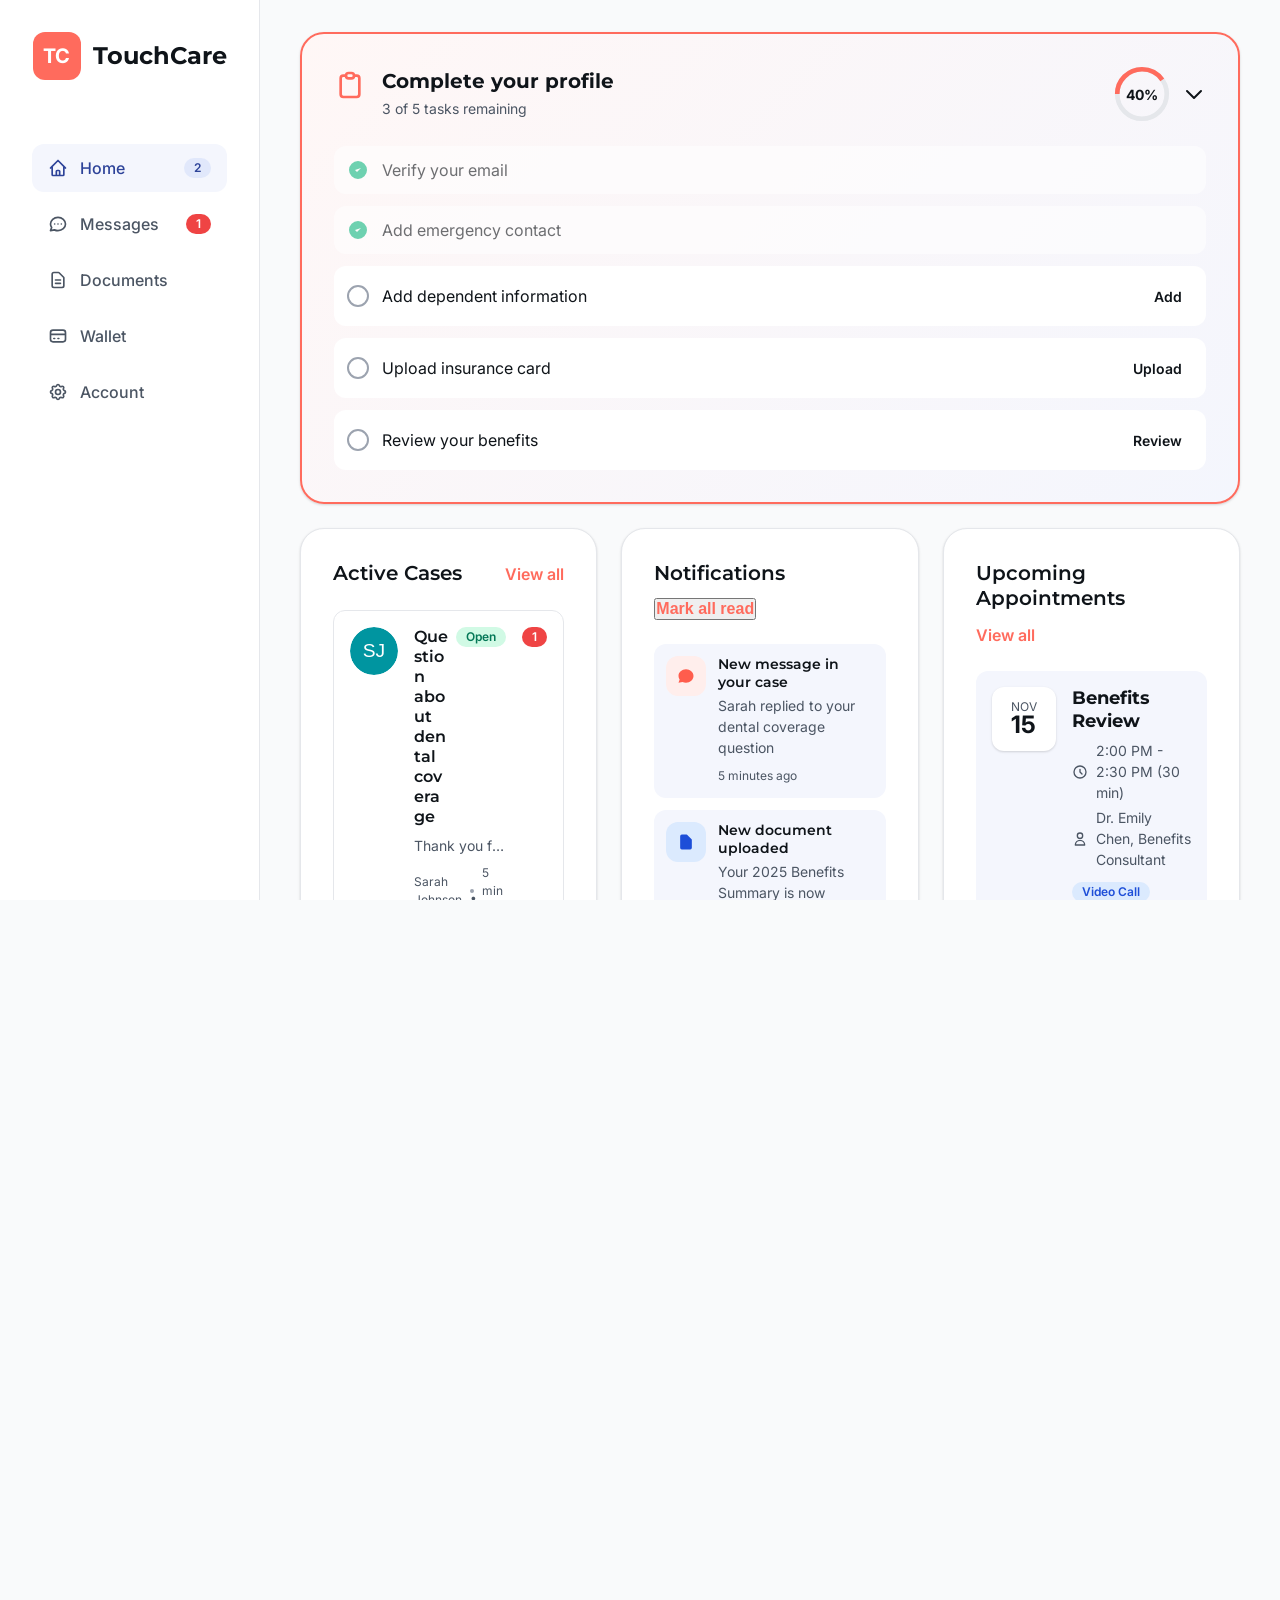
==== commit 04a0913c: "Add comprehensive site enhancements - Case management: Separate back/resolve buttons, add confirmati" ====
--- a/prototype/index.html
+++ b/prototype/index.html
@@ -966,12 +966,15 @@
             <main class="main-content">
                 <div class="card" style="margin-bottom: 1.5rem;">
                     <div class="tabs">
-                        <button class="tab active">Insurance Cards</button>
-                        <button class="tab">Payment Methods</button>
-                        <button class="tab">FSA/HSA</button>
-                    </div>
-                </div>
-
+                        <button class="tab active" onclick="app.switchWalletTab('cards')">Insurance Cards</button>
+                        <button class="tab" onclick="app.switchWalletTab('medical-id')">Medical ID</button>
+                        <button class="tab" onclick="app.switchWalletTab('payment')">Payment Methods</button>
+                        <button class="tab" onclick="app.switchWalletTab('fsa')">FSA/HSA</button>
+                    </div>
+                </div>
+
+                <!-- Insurance Cards Tab -->
+                <div id="wallet-cards-tab" class="wallet-tab-content">
                 <div class="dashboard-grid">
                     <!-- Medical Insurance Card -->
                     <div class="card" style="grid-column: 1 / -1;">
@@ -1149,6 +1152,331 @@
                         </div>
                     </div>
                 </div>
+                </div>
+                <!-- End Insurance Cards Tab -->
+
+                <!-- Medical ID Tab -->
+                <div id="wallet-medical-id-tab" class="wallet-tab-content" style="display: none;">
+                    <div class="dashboard-grid">
+                        <!-- Quick Summary -->
+                        <div class="card" style="grid-column: 1 / -1; background: linear-gradient(135deg, var(--tc-color-indigo-600), var(--tc-color-indigo-800)); color: white;">
+                            <h3 style="margin-bottom: 1rem;">Medical ID Summary</h3>
+                            <div style="display: grid; grid-template-columns: repeat(auto-fit, minmax(150px, 1fr)); gap: var(--spacing-4);">
+                                <div><div style="font-size: var(--font-size-2xl); font-weight: var(--font-weight-bold);">3</div><div style="opacity: 0.9;">Providers</div></div>
+                                <div><div style="font-size: var(--font-size-2xl); font-weight: var(--font-weight-bold);">2</div><div style="opacity: 0.9;">Medications</div></div>
+                                <div><div style="font-size: var(--font-size-2xl); font-weight: var(--font-weight-bold);">1</div><div style="opacity: 0.9;">Condition</div></div>
+                                <div><div style="font-size: var(--font-size-2xl); font-weight: var(--font-weight-bold);">A+</div><div style="opacity: 0.9;">Blood Type</div></div>
+                            </div>
+                        </div>
+
+                        <!-- Emergency Contacts -->
+                        <div class="card" style="grid-column: 1 / -1;">
+                            <div class="card-header">
+                                <h3>Emergency Contacts</h3>
+                                <button class="button button-primary button-sm" onclick="app.showToast('Add emergency contact')">
+                                    <svg class="icon icon-sm" fill="none" stroke="currentColor" viewBox="0 0 24 24">
+                                        <path stroke-linecap="round" stroke-linejoin="round" stroke-width="2" d="M12 4v16m8-8H4"/>
+                                    </svg>
+                                    Add Contact
+                                </button>
+                            </div>
+                            <div style="display: flex; flex-direction: column; gap: var(--spacing-3);">
+                                <div style="padding: var(--spacing-4); background: var(--tc-color-neutral-50); border-radius: var(--radius-md); display: flex; justify-content: space-between; align-items: center;">
+                                    <div>
+                                        <h4 style="font-weight: var(--font-weight-semibold); margin-bottom: 0.25rem;">John Doe</h4>
+                                        <p style="font-size: var(--font-size-sm); color: var(--color-text-on-surface-secondary); margin-bottom: 0.25rem;">Spouse</p>
+                                        <p style="font-size: var(--font-size-sm); color: var(--tc-color-indigo-600);">(555) 987-6543</p>
+                                    </div>
+                                    <button class="icon-button" onclick="app.showToast('Edit contact')">
+                                        <svg class="icon" fill="none" stroke="currentColor" viewBox="0 0 24 24">
+                                            <path stroke-linecap="round" stroke-linejoin="round" stroke-width="2" d="M15.232 5.232l3.536 3.536m-2.036-5.036a2.5 2.5 0 113.536 3.536L6.5 21.036H3v-3.572L16.732 3.732z"/>
+                                        </svg>
+                                    </button>
+                                </div>
+                            </div>
+                        </div>
+
+                        <!-- Providers & Practices -->
+                        <div class="card" style="grid-column: 1 / -1;">
+                            <div class="card-header">
+                                <h3>Your Providers & Practices</h3>
+                                <button class="button button-primary button-sm" onclick="app.showToast('Add provider')">
+                                    <svg class="icon icon-sm" fill="none" stroke="currentColor" viewBox="0 0 24 24">
+                                        <path stroke-linecap="round" stroke-linejoin="round" stroke-width="2" d="M12 4v16m8-8H4"/>
+                                    </svg>
+                                    Add Provider
+                                </button>
+                            </div>
+                            <div style="display: grid; gap: var(--spacing-3);">
+                                <div style="padding: var(--spacing-4); background: var(--tc-color-neutral-50); border-radius: var(--radius-md);">
+                                    <div style="display: flex; justify-content: space-between; align-items: start;">
+                                        <div style="flex: 1;">
+                                            <h4 style="font-weight: var(--font-weight-semibold); margin-bottom: 0.25rem;">Dr. Sarah Mitchell</h4>
+                                            <span class="badge badge-sm" style="background: var(--tc-color-teal-100); color: var(--tc-color-teal-700); margin-bottom: 0.5rem;">Primary Care Physician</span>
+                                            <p style="font-size: var(--font-size-sm); color: var(--color-text-on-surface-secondary);">San Francisco General Hospital</p>
+                                            <p style="font-size: var(--font-size-sm); color: var(--tc-color-indigo-600);">(415) 555-0123</p>
+                                        </div>
+                                        <button class="icon-button" onclick="app.showToast('Edit provider')">
+                                            <svg class="icon" fill="none" stroke="currentColor" viewBox="0 0 24 24">
+                                                <path stroke-linecap="round" stroke-linejoin="round" stroke-width="2" d="M15.232 5.232l3.536 3.536m-2.036-5.036a2.5 2.5 0 113.536 3.536L6.5 21.036H3v-3.572L16.732 3.732z"/>
+                                            </svg>
+                                        </button>
+                                    </div>
+                                </div>
+                                <div style="padding: var(--spacing-4); background: var(--tc-color-neutral-50); border-radius: var(--radius-md);">
+                                    <div style="display: flex; justify-content: space-between; align-items: start;">
+                                        <div style="flex: 1;">
+                                            <h4 style="font-weight: var(--font-weight-semibold); margin-bottom: 0.25rem;">Dr. James Wong</h4>
+                                            <span class="badge badge-sm" style="background: var(--tc-color-coral-100); color: var(--tc-color-coral-700); margin-bottom: 0.5rem;">Cardiologist</span>
+                                            <p style="font-size: var(--font-size-sm); color: var(--color-text-on-surface-secondary);">Heart Health Center</p>
+                                            <p style="font-size: var(--font-size-sm); color: var(--tc-color-indigo-600);">(415) 555-0456</p>
+                                        </div>
+                                        <button class="icon-button" onclick="app.showToast('Edit provider')">
+                                            <svg class="icon" fill="none" stroke="currentColor" viewBox="0 0 24 24">
+                                                <path stroke-linecap="round" stroke-linejoin="round" stroke-width="2" d="M15.232 5.232l3.536 3.536m-2.036-5.036a2.5 2.5 0 113.536 3.536L6.5 21.036H3v-3.572L16.732 3.732z"/>
+                                            </svg>
+                                        </button>
+                                    </div>
+                                </div>
+                            </div>
+                        </div>
+
+                        <!-- Medical Conditions -->
+                        <div class="card" style="grid-column: 1 / -1;">
+                            <div class="card-header">
+                                <h3>Medical Conditions</h3>
+                                <button class="button button-primary button-sm" onclick="app.showToast('Add condition')">
+                                    <svg class="icon icon-sm" fill="none" stroke="currentColor" viewBox="0 0 24 24">
+                                        <path stroke-linecap="round" stroke-linejoin="round" stroke-width="2" d="M12 4v16m8-8H4"/>
+                                    </svg>
+                                    Add Condition
+                                </button>
+                            </div>
+                            <div style="padding: var(--spacing-4); background: var(--tc-color-neutral-50); border-radius: var(--radius-md); display: flex; justify-content: space-between; align-items: center;">
+                                <div>
+                                    <h4 style="font-weight: var(--font-weight-semibold); margin-bottom: 0.25rem;">Hypertension</h4>
+                                    <span class="badge badge-warning badge-sm">Moderate</span>
+                                </div>
+                                <button class="icon-button" onclick="app.showToast('Edit condition')">
+                                    <svg class="icon" fill="none" stroke="currentColor" viewBox="0 0 24 24">
+                                        <path stroke-linecap="round" stroke-linejoin="round" stroke-width="2" d="M15.232 5.232l3.536 3.536m-2.036-5.036a2.5 2.5 0 113.536 3.536L6.5 21.036H3v-3.572L16.732 3.732z"/>
+                                    </svg>
+                                </button>
+                            </div>
+                        </div>
+
+                        <!-- Current Medications -->
+                        <div class="card" style="grid-column: 1 / -1;">
+                            <div class="card-header">
+                                <h3>Current Medications</h3>
+                                <button class="button button-primary button-sm" onclick="app.showToast('Add medication')">
+                                    <svg class="icon icon-sm" fill="none" stroke="currentColor" viewBox="0 0 24 24">
+                                        <path stroke-linecap="round" stroke-linejoin="round" stroke-width="2" d="M12 4v16m8-8H4"/>
+                                    </svg>
+                                    Add Medication
+                                </button>
+                            </div>
+                            <div style="display: grid; gap: var(--spacing-3);">
+                                <div style="padding: var(--spacing-4); background: var(--tc-color-neutral-50); border-radius: var(--radius-md); display: flex; justify-content: space-between; align-items: center;">
+                                    <div>
+                                        <h4 style="font-weight: var(--font-weight-semibold); margin-bottom: 0.25rem;">Lisinopril</h4>
+                                        <p style="font-size: var(--font-size-sm); color: var(--color-text-on-surface-secondary);">10mg daily • For blood pressure</p>
+                                    </div>
+                                    <button class="icon-button" onclick="app.showToast('Edit medication')">
+                                        <svg class="icon" fill="none" stroke="currentColor" viewBox="0 0 24 24">
+                                            <path stroke-linecap="round" stroke-linejoin="round" stroke-width="2" d="M15.232 5.232l3.536 3.536m-2.036-5.036a2.5 2.5 0 113.536 3.536L6.5 21.036H3v-3.572L16.732 3.732z"/>
+                                        </svg>
+                                    </button>
+                                </div>
+                                <div style="padding: var(--spacing-4); background: var(--tc-color-neutral-50); border-radius: var(--radius-md); display: flex; justify-content: space-between; align-items: center;">
+                                    <div>
+                                        <h4 style="font-weight: var(--font-weight-semibold); margin-bottom: 0.25rem;">Aspirin</h4>
+                                        <p style="font-size: var(--font-size-sm); color: var(--color-text-on-surface-secondary);">81mg daily • Heart health</p>
+                                    </div>
+                                    <button class="icon-button" onclick="app.showToast('Edit medication')">
+                                        <svg class="icon" fill="none" stroke="currentColor" viewBox="0 0 24 24">
+                                            <path stroke-linecap="round" stroke-linejoin="round" stroke-width="2" d="M15.232 5.232l3.536 3.536m-2.036-5.036a2.5 2.5 0 113.536 3.536L6.5 21.036H3v-3.572L16.732 3.732z"/>
+                                        </svg>
+                                    </button>
+                                </div>
+                            </div>
+                        </div>
+
+                        <!-- Medical Allergies -->
+                        <div class="card" style="grid-column: 1 / -1;">
+                            <div class="card-header">
+                                <h3>Medical Allergies</h3>
+                                <button class="button button-primary button-sm" onclick="app.showToast('Add allergy')">
+                                    <svg class="icon icon-sm" fill="none" stroke="currentColor" viewBox="0 0 24 24">
+                                        <path stroke-linecap="round" stroke-linejoin="round" stroke-width="2" d="M12 4v16m8-8H4"/>
+                                    </svg>
+                                    Add Allergy
+                                </button>
+                            </div>
+                            <div style="padding: var(--spacing-4); background: var(--tc-color-error-50); border-radius: var(--radius-md); border: 2px solid var(--tc-color-error-200);">
+                                <p style="color: var(--color-text-on-surface-secondary); text-align: center;">No allergies recorded</p>
+                            </div>
+                        </div>
+
+                        <!-- Additional Notes -->
+                        <div class="card" style="grid-column: 1 / -1;">
+                            <div class="card-header">
+                                <h3>Additional Notes</h3>
+                                <button class="button button-tertiary button-sm" onclick="app.showToast('Edit notes')">Edit</button>
+                            </div>
+                            <div style="padding: var(--spacing-4); background: var(--tc-color-neutral-50); border-radius: var(--radius-md);">
+                                <p style="font-size: var(--font-size-sm); color: var(--color-text-on-surface-secondary);">Previous knee surgery in 2018. Prefer morning appointments.</p>
+                            </div>
+                        </div>
+                    </div>
+                </div>
+                <!-- End Medical ID Tab -->
+
+                <!-- Payment Methods Tab -->
+                <div id="wallet-payment-tab" class="wallet-tab-content" style="display: none;">
+                    <div class="dashboard-grid">
+                        <div class="card" style="grid-column: 1 / -1;">
+                            <div class="card-header">
+                                <h3>Payment Methods</h3>
+                                <button class="button button-primary button-sm" onclick="app.showToast('Add payment method')">
+                                    <svg class="icon icon-sm" fill="none" stroke="currentColor" viewBox="0 0 24 24">
+                                        <path stroke-linecap="round" stroke-linejoin="round" stroke-width="2" d="M12 4v16m8-8H4"/>
+                                    </svg>
+                                    Add Card
+                                </button>
+                            </div>
+
+                            <div style="display: flex; flex-direction: column; gap: var(--spacing-4);">
+                                <!-- Credit Card -->
+                                <div style="background: linear-gradient(135deg, var(--tc-color-indigo-700), var(--tc-color-indigo-900)); border-radius: var(--radius-lg); padding: var(--spacing-6); color: white; position: relative;">
+                                    <div style="display: flex; justify-content: space-between; align-items: start; margin-bottom: var(--spacing-6);">
+                                        <div>
+                                            <div style="font-size: var(--font-size-xs); opacity: 0.8; margin-bottom: 0.5rem;">Primary Payment Method</div>
+                                            <div style="font-size: var(--font-size-2xl); font-weight: var(--font-weight-bold); font-family: monospace; letter-spacing: 0.1em;">•••• 4242</div>
+                                        </div>
+                                        <span class="badge badge-success">Active</span>
+                                    </div>
+                                    <div style="display: flex; justify-content: space-between;">
+                                        <div>
+                                            <div style="font-size: var(--font-size-xs); opacity: 0.8; margin-bottom: 0.25rem;">Card Holder</div>
+                                            <div style="font-weight: var(--font-weight-semibold);">Jane Doe</div>
+                                        </div>
+                                        <div style="text-align: right;">
+                                            <div style="font-size: var(--font-size-xs); opacity: 0.8; margin-bottom: 0.25rem;">Expires</div>
+                                            <div style="font-weight: var(--font-weight-semibold);">12/26</div>
+                                        </div>
+                                    </div>
+                                    <div style="position: absolute; bottom: 1rem; right: 1rem;">
+                                        <svg width="60" height="40" viewBox="0 0 60 40" fill="none">
+                                            <circle cx="20" cy="20" r="15" fill="white" opacity="0.9"/>
+                                            <circle cx="40" cy="20" r="15" fill="white" opacity="0.7"/>
+                                        </svg>
+                                    </div>
+                                </div>
+
+                                <!-- Manage buttons -->
+                                <div style="display: flex; gap: var(--spacing-3); flex-wrap: wrap;">
+                                    <button class="button button-secondary" onclick="app.showToast('Edit payment method')">Edit Card</button>
+                                    <button class="button button-tertiary" onclick="app.showToast('Remove payment method')">Remove Card</button>
+                                </div>
+                            </div>
+                        </div>
+
+                        <!-- Auto-pay Settings -->
+                        <div class="card" style="grid-column: 1 / -1;">
+                            <div class="card-header">
+                                <h3>Auto-Pay Settings</h3>
+                            </div>
+                            <div style="padding: var(--spacing-4); background: var(--tc-color-neutral-50); border-radius: var(--radius-md); display: flex; justify-content: space-between; align-items: center;">
+                                <div>
+                                    <h4 style="font-weight: var(--font-weight-semibold); margin-bottom: 0.25rem;">Automatic Payments</h4>
+                                    <p style="font-size: var(--font-size-sm); color: var(--color-text-on-surface-secondary);">Automatically pay premiums and co-pays</p>
+                                </div>
+                                <label style="position: relative; display: inline-block; width: 50px; height: 24px;">
+                                    <input type="checkbox" style="opacity: 0; width: 0; height: 0;">
+                                    <span style="position: absolute; cursor: pointer; top: 0; left: 0; right: 0; bottom: 0; background-color: var(--tc-color-success-500); border-radius: 24px; transition: 0.4s;"></span>
+                                </label>
+                            </div>
+                        </div>
+                    </div>
+                </div>
+                <!-- End Payment Methods Tab -->
+
+                <!-- FSA/HSA Tab -->
+                <div id="wallet-fsa-tab" class="wallet-tab-content" style="display: none;">
+                    <div class="dashboard-grid">
+                        <!-- FSA/HSA Balance Card -->
+                        <div class="card" style="grid-column: 1 / -1; background: linear-gradient(135deg, var(--tc-color-teal-600), var(--tc-color-teal-800)); color: white;">
+                            <div style="margin-bottom: var(--spacing-6);">
+                                <h3 style="margin-bottom: 0.5rem;">Health Savings Account</h3>
+                                <p style="opacity: 0.9; font-size: var(--font-size-sm);">Account ending in ••••7890</p>
+                            </div>
+                            <div style="display: grid; grid-template-columns: repeat(auto-fit, minmax(150px, 1fr)); gap: var(--spacing-6);">
+                                <div>
+                                    <div style="opacity: 0.9; font-size: var(--font-size-sm); margin-bottom: 0.5rem;">Current Balance</div>
+                                    <div style="font-size: var(--font-size-3xl); font-weight: var(--font-weight-bold);">$2,450</div>
+                                </div>
+                                <div>
+                                    <div style="opacity: 0.9; font-size: var(--font-size-sm); margin-bottom: 0.5rem;">2025 Contributions</div>
+                                    <div style="font-size: var(--font-size-2xl); font-weight: var(--font-weight-semibold);">$1,200</div>
+                                </div>
+                                <div>
+                                    <div style="opacity: 0.9; font-size: var(--font-size-sm); margin-bottom: 0.5rem;">Annual Limit</div>
+                                    <div style="font-size: var(--font-size-2xl); font-weight: var(--font-weight-semibold);">$4,150</div>
+                                </div>
+                            </div>
+                        </div>
+
+                        <!-- Recent Transactions -->
+                        <div class="card" style="grid-column: 1 / -1;">
+                            <div class="card-header">
+                                <h3>Recent Transactions</h3>
+                                <button class="button button-tertiary button-sm" onclick="app.showToast('View all transactions')">View All</button>
+                            </div>
+                            <div style="display: flex; flex-direction: column; gap: var(--spacing-3);">
+                                <div style="padding: var(--spacing-4); background: var(--tc-color-neutral-50); border-radius: var(--radius-md); display: flex; justify-content: space-between; align-items: center;">
+                                    <div>
+                                        <h4 style="font-weight: var(--font-weight-semibold); margin-bottom: 0.25rem;">Pharmacy - CVS</h4>
+                                        <p style="font-size: var(--font-size-sm); color: var(--color-text-on-surface-secondary);">Jan 10, 2025</p>
+                                    </div>
+                                    <div style="text-align: right;">
+                                        <div style="font-weight: var(--font-weight-bold); color: var(--tc-color-error-600);">-$45.00</div>
+                                        <div style="font-size: var(--font-size-xs); color: var(--color-text-on-surface-secondary);">Expense</div>
+                                    </div>
+                                </div>
+                                <div style="padding: var(--spacing-4); background: var(--tc-color-neutral-50); border-radius: var(--radius-md); display: flex; justify-content: space-between; align-items: center;">
+                                    <div>
+                                        <h4 style="font-weight: var(--font-weight-semibold); margin-bottom: 0.25rem;">Payroll Contribution</h4>
+                                        <p style="font-size: var(--font-size-sm); color: var(--color-text-on-surface-secondary);">Jan 1, 2025</p>
+                                    </div>
+                                    <div style="text-align: right;">
+                                        <div style="font-weight: var(--font-weight-bold); color: var(--tc-color-success-600);">+$200.00</div>
+                                        <div style="font-size: var(--font-size-xs); color: var(--color-text-on-surface-secondary);">Contribution</div>
+                                    </div>
+                                </div>
+                            </div>
+                        </div>
+
+                        <!-- Quick Actions -->
+                        <div class="card" style="grid-column: 1 / -1;">
+                            <div class="card-header">
+                                <h3>Quick Actions</h3>
+                            </div>
+                            <div style="display: flex; gap: var(--spacing-3); flex-wrap: wrap;">
+                                <button class="button button-primary" onclick="app.showToast('Submit reimbursement claim')">
+                                    <svg class="icon icon-sm" fill="none" stroke="currentColor" viewBox="0 0 24 24">
+                                        <path stroke-linecap="round" stroke-linejoin="round" stroke-width="2" d="M9 12h6m-6 4h6m2 5H7a2 2 0 01-2-2V5a2 2 0 012-2h5.586a1 1 0 01.707.293l5.414 5.414a1 1 0 01.293.707V19a2 2 0 01-2 2z"/>
+                                    </svg>
+                                    Submit Claim
+                                </button>
+                                <button class="button button-secondary" onclick="app.showToast('View contribution schedule')">View Contribution Schedule</button>
+                                <button class="button button-secondary" onclick="app.showToast('Download HSA card')">Download HSA Card</button>
+                            </div>
+                        </div>
+                    </div>
+                </div>
+                <!-- End FSA/HSA Tab -->
+
             </main>
 
             <nav class="bottom-nav">
@@ -1246,10 +1574,10 @@
                 <div style="max-width: 900px; margin: 0 auto;">
                     <div class="card" style="margin-bottom: 1.5rem;">
                         <div class="tabs">
-                            <button class="tab active">Profile</button>
-                            <button class="tab">Security</button>
-                            <button class="tab">Notifications</button>
-                            <button class="tab">Preferences</button>
+                            <button class="tab active" onclick="app.switchSettingsTab('profile')">Profile</button>
+                            <button class="tab" onclick="app.switchSettingsTab('security')">Security</button>
+                            <button class="tab" onclick="app.switchSettingsTab('notifications')">Notifications</button>
+                            <button class="tab" onclick="app.switchSettingsTab('preferences')">Preferences</button>
                         </div>
                     </div>
 
@@ -1380,6 +1708,63 @@
                         </div>
                     </div>
 
+                    <!-- Security Settings (Hidden by default) -->
+                    <div id="security-tab" class="settings-tab-content" style="display: none;">
+                        <div class="card" style="margin-bottom: 1.5rem;">
+                            <div class="card-header">
+                                <h3>Login & Security</h3>
+                            </div>
+
+                            <div style="display: flex; flex-direction: column; gap: var(--spacing-4);">
+                                <!-- Email -->
+                                <div style="padding: var(--spacing-4); background: var(--tc-color-neutral-50); border-radius: var(--radius-md); display: flex; justify-content: space-between; align-items: center;">
+                                    <div>
+                                        <h4 style="font-weight: var(--font-weight-semibold); margin-bottom: var(--spacing-1);">Email Address</h4>
+                                        <p style="font-size: var(--font-size-sm); color: var(--color-text-on-surface-secondary);">jane.doe@example.com</p>
+                                    </div>
+                                    <button class="button button-tertiary button-sm" onclick="app.showToast('Change email feature - verification email sent')">Change</button>
+                                </div>
+
+                                <!-- Password -->
+                                <div style="padding: var(--spacing-4); background: var(--tc-color-neutral-50); border-radius: var(--radius-md); display: flex; justify-content: space-between; align-items: center;">
+                                    <div>
+                                        <h4 style="font-weight: var(--font-weight-semibold); margin-bottom: var(--spacing-1);">Password</h4>
+                                        <p style="font-size: var(--font-size-sm); color: var(--color-text-on-surface-secondary);">Last changed 3 months ago</p>
+                                    </div>
+                                    <button class="button button-tertiary button-sm" onclick="app.showToast('Change password feature')">Change</button>
+                                </div>
+
+                                <!-- MFA -->
+                                <div style="padding: var(--spacing-4); background: var(--tc-color-neutral-50); border-radius: var(--radius-md); display: flex; justify-content: space-between; align-items: center;">
+                                    <div>
+                                        <h4 style="font-weight: var(--font-weight-semibold); margin-bottom: var(--spacing-1);">Two-Factor Authentication</h4>
+                                        <p style="font-size: var(--font-size-sm); color: var(--color-text-on-surface-secondary);">Add an extra layer of security to your account</p>
+                                    </div>
+                                    <button class="button button-primary button-sm" onclick="app.showToast('MFA setup started - check your email for setup instructions')">Enable MFA</button>
+                                </div>
+
+                                <!-- Trusted Devices -->
+                                <div style="padding: var(--spacing-4); background: var(--tc-color-neutral-50); border-radius: var(--radius-md);">
+                                    <h4 style="font-weight: var(--font-weight-semibold); margin-bottom: var(--spacing-3);">Trusted Devices</h4>
+                                    <div style="display: flex; flex-direction: column; gap: var(--spacing-3);">
+                                        <div style="display: flex; justify-content: space-between; align-items: center;">
+                                            <div style="display: flex; align-items: center; gap: var(--spacing-3);">
+                                                <svg class="icon" style="color: var(--tc-color-indigo-600);" fill="none" stroke="currentColor" viewBox="0 0 24 24">
+                                                    <path stroke-linecap="round" stroke-linejoin="round" stroke-width="2" d="M9.75 17L9 20l-1 1h8l-1-1-.75-3M3 13h18M5 17h14a2 2 0 002-2V5a2 2 0 00-2-2H5a2 2 0 00-2 2v10a2 2 0 002 2z"/>
+                                                </svg>
+                                                <div>
+                                                    <div style="font-weight: var(--font-weight-medium);">Chrome on MacBook Pro</div>
+                                                    <div style="font-size: var(--font-size-xs); color: var(--color-text-on-surface-secondary);">San Francisco, CA • Last used: Today</div>
+                                                </div>
+                                            </div>
+                                            <span class="badge badge-success badge-sm">Current</span>
+                                        </div>
+                                    </div>
+                                </div>
+                            </div>
+                        </div>
+                    </div>
+
                     <!-- Account Actions -->
                     <div class="card">
                         <div class="card-header">
@@ -1401,6 +1786,13 @@
                                 Export All Documents
                             </button>
 
+                            <button class="button button-secondary button-lg" style="justify-content: flex-start;" onclick="app.showTermsModal()">
+                                <svg class="icon" fill="none" stroke="currentColor" viewBox="0 0 24 24">
+                                    <path stroke-linecap="round" stroke-linejoin="round" stroke-width="2" d="M9 12h6m-6 4h6m2 5H7a2 2 0 01-2-2V5a2 2 0 012-2h5.586a1 1 0 01.707.293l5.414 5.414a1 1 0 01.293.707V19a2 2 0 01-2 2z"/>
+                                </svg>
+                                Terms and Conditions
+                            </button>
+
                             <div style="border-top: 1px solid var(--tc-color-neutral-200); margin: var(--spacing-4) 0;"></div>
 
                             <button class="button button-secondary button-lg" style="justify-content: flex-start; color: var(--tc-color-error-600);" onclick="app.showToast('Deactivate account feature')">
@@ -1414,7 +1806,7 @@
                                 <svg class="icon" fill="none" stroke="currentColor" viewBox="0 0 24 24">
                                     <path stroke-linecap="round" stroke-linejoin="round" stroke-width="2" d="M17 16l4-4m0 0l-4-4m4 4H7m6 4v1a3 3 0 01-3 3H6a3 3 0 01-3-3V7a3 3 0 013-3h4a3 3 0 013 3v1"/>
                                 </svg>
-                                Log Out
+                                Sign Out
                             </button>
                         </div>
                     </div>
@@ -1465,6 +1857,96 @@
         <div class="spinner"></div>
     </div>
 
+    <!-- Resolve Case Confirmation Modal -->
+    <div id="resolve-case-modal" class="modal">
+        <div class="modal-overlay" onclick="app.hideResolveCaseDialog()"></div>
+        <div class="modal-content">
+            <div class="modal-header">
+                <h3>Mark Case as Resolved?</h3>
+                <button class="icon-button" onclick="app.hideResolveCaseDialog()">
+                    <svg class="icon" fill="none" stroke="currentColor" viewBox="0 0 24 24">
+                        <path stroke-linecap="round" stroke-linejoin="round" stroke-width="2" d="M6 18L18 6M6 6l12 12"/>
+                    </svg>
+                </button>
+            </div>
+            <div class="modal-body">
+                <p>Are you sure you want to mark this case as resolved? The case will be moved to your resolved cases list.</p>
+            </div>
+            <div class="modal-footer">
+                <button class="button button-secondary" onclick="app.hideResolveCaseDialog()">Cancel</button>
+                <button class="button button-primary" onclick="app.confirmResolveCase()">
+                    <svg class="icon icon-sm" fill="none" stroke="currentColor" viewBox="0 0 24 24">
+                        <path stroke-linecap="round" stroke-linejoin="round" stroke-width="2" d="M9 12l2 2 4-4m6 2a9 9 0 11-18 0 9 9 0 0118 0z"/>
+                    </svg>
+                    Yes, Mark as Resolved
+                </button>
+            </div>
+        </div>
+    </div>
+
+    <!-- Terms and Conditions Modal -->
+    <div id="terms-modal" class="modal">
+        <div class="modal-overlay" onclick="app.hideTermsModal()"></div>
+        <div class="modal-content" style="max-width: 800px;">
+            <div class="modal-header">
+                <h3>Terms and Conditions</h3>
+                <button class="icon-button" onclick="app.hideTermsModal()">
+                    <svg class="icon" fill="none" stroke="currentColor" viewBox="0 0 24 24">
+                        <path stroke-linecap="round" stroke-linejoin="round" stroke-width="2" d="M6 18L18 6M6 6l12 12"/>
+                    </svg>
+                </button>
+            </div>
+            <div class="modal-body" style="max-height: 60vh; overflow-y: auto;">
+                <h4 style="margin-bottom: 1rem;">TouchCare Assist User Agreement</h4>
+                <p style="margin-bottom: 1rem;">
+                    By using the TouchCare service or clicking "I agree", you agree to be bound by this User Agreement.
+                </p>
+
+                <h5 style="margin-top: 1.5rem; margin-bottom: 0.5rem; font-weight: var(--font-weight-semibold);">1. Acceptance of Terms</h5>
+                <p style="margin-bottom: 1rem;">
+                    By accessing and using the TouchCare platform, you acknowledge that you have read, understood, and agree to be bound by these terms and conditions. If you do not agree to these terms, please do not use our services.
+                </p>
+
+                <h5 style="margin-top: 1.5rem; margin-bottom: 0.5rem; font-weight: var(--font-weight-semibold);">2. Privacy and Data Protection</h5>
+                <p style="margin-bottom: 1rem;">
+                    TouchCare is committed to protecting your privacy and personal health information. We comply with HIPAA regulations and all applicable data protection laws. Your health information will only be used to provide services and will not be shared without your explicit consent.
+                </p>
+
+                <h5 style="margin-top: 1.5rem; margin-bottom: 0.5rem; font-weight: var(--font-weight-semibold);">3. Service Description</h5>
+                <p style="margin-bottom: 1rem;">
+                    TouchCare provides benefits navigation, care coordination, and health assistance services. Our platform offers access to health assistants, document management, appointment scheduling, and additional clinical services.
+                </p>
+
+                <h5 style="margin-top: 1.5rem; margin-bottom: 0.5rem; font-weight: var(--font-weight-semibold);">4. User Responsibilities</h5>
+                <p style="margin-bottom: 1rem;">
+                    You agree to provide accurate and complete information, maintain the confidentiality of your account credentials, and notify us immediately of any unauthorized access. You are responsible for all activities under your account.
+                </p>
+
+                <h5 style="margin-top: 1.5rem; margin-bottom: 0.5rem; font-weight: var(--font-weight-semibold);">5. Medical Disclaimer</h5>
+                <p style="margin-bottom: 1rem;">
+                    TouchCare provides information and navigation services but does not provide medical advice, diagnosis, or treatment. Always seek the advice of qualified healthcare providers with questions regarding medical conditions. In case of emergency, call 911 immediately.
+                </p>
+
+                <h5 style="margin-top: 1.5rem; margin-bottom: 0.5rem; font-weight: var(--font-weight-semibold);">6. Limitation of Liability</h5>
+                <p style="margin-bottom: 1rem;">
+                    TouchCare shall not be liable for any indirect, incidental, special, or consequential damages arising from your use of our services. Our total liability shall not exceed the fees paid for services in the past 12 months.
+                </p>
+
+                <h5 style="margin-top: 1.5rem; margin-bottom: 0.5rem; font-weight: var(--font-weight-semibold);">7. Changes to Terms</h5>
+                <p style="margin-bottom: 1rem;">
+                    We reserve the right to modify these terms at any time. Continued use of our services after changes constitutes acceptance of the modified terms. We will notify you of significant changes via email or platform notification.
+                </p>
+
+                <p style="margin-top: 2rem; font-size: var(--font-size-sm); color: var(--color-text-on-surface-secondary);">
+                    Last updated: January 2025
+                </p>
+            </div>
+            <div class="modal-footer">
+                <button class="button button-primary" onclick="app.hideTermsModal()">Close</button>
+            </div>
+        </div>
+    </div>
+
     <script src="app.js"></script>
 </body>
 </html>
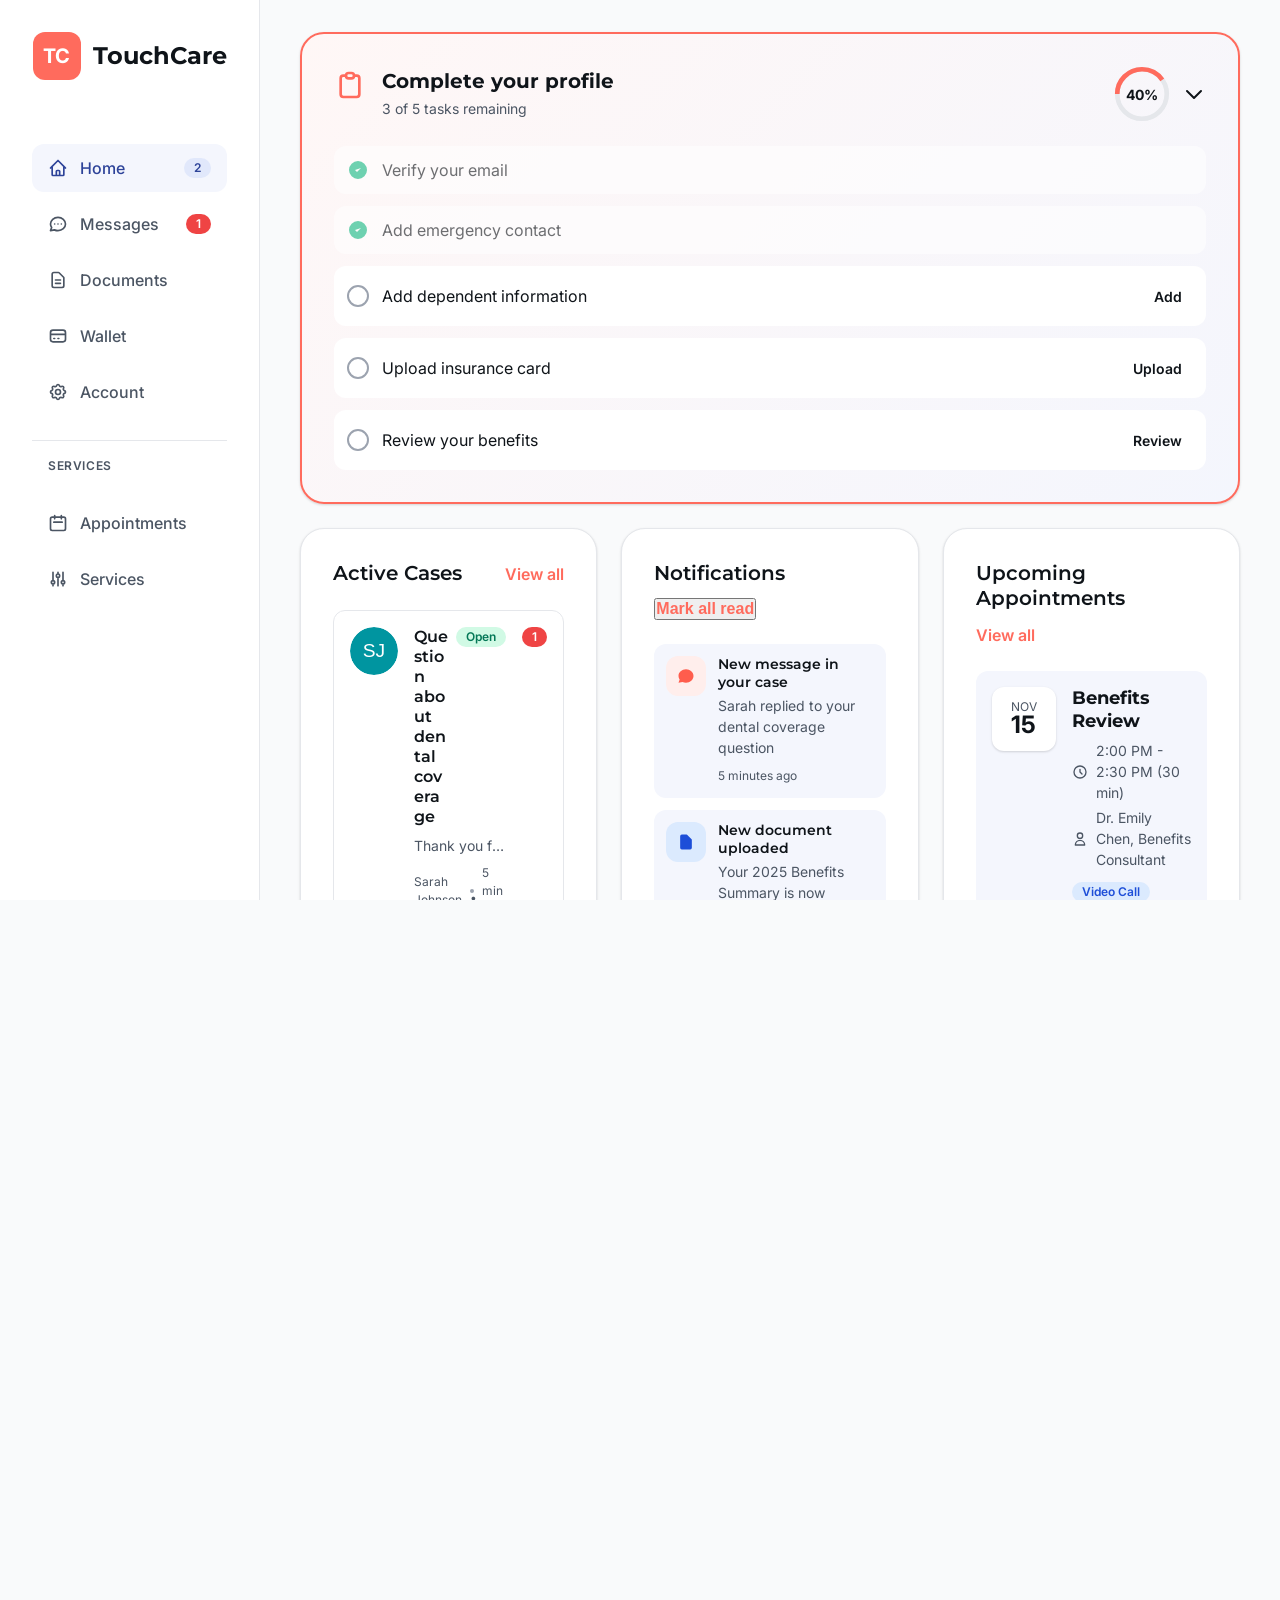
==== commit 99aa5fbf: "Add secondary navigation and health profile modal forms This commit adds: - Secondary "Services" nav" ====
--- a/prototype/index.html
+++ b/prototype/index.html
@@ -216,6 +216,24 @@
                         </svg>
                         <span>Account</span>
                     </a>
+
+                    <div style="padding: var(--spacing-4) var(--spacing-4) var(--spacing-2); margin-top: var(--spacing-4); border-top: 1px solid var(--tc-color-neutral-200);">
+                        <div style="font-size: var(--font-size-xs); font-weight: var(--font-weight-semibold); text-transform: uppercase; letter-spacing: 0.05em; color: var(--color-text-on-surface-secondary); margin-bottom: var(--spacing-2);">Services</div>
+                    </div>
+
+                    <a href="#" class="nav-item" onclick="app.navigateTo('get-scheduled-view'); return false;">
+                        <svg class="icon" fill="none" stroke="currentColor" viewBox="0 0 24 24">
+                            <path stroke-linecap="round" stroke-linejoin="round" stroke-width="2" d="M8 7V3m8 4V3m-9 8h10M5 21h14a2 2 0 002-2V7a2 2 0 00-2-2H5a2 2 0 00-2 2v12a2 2 0 002 2z"/>
+                        </svg>
+                        <span>Appointments</span>
+                    </a>
+
+                    <a href="#" class="nav-item" onclick="app.navigateTo('additional-services-view'); return false;">
+                        <svg class="icon" fill="none" stroke="currentColor" viewBox="0 0 24 24">
+                            <path stroke-linecap="round" stroke-linejoin="round" stroke-width="2" d="M12 6V4m0 2a2 2 0 100 4m0-4a2 2 0 110 4m-6 8a2 2 0 100-4m0 4a2 2 0 110-4m0 4v2m0-6V4m6 6v10m6-2a2 2 0 100-4m0 4a2 2 0 110-4m0 4v2m0-6V4"/>
+                        </svg>
+                        <span>Services</span>
+                    </a>
                 </nav>
             </aside>
 
@@ -260,26 +278,26 @@
                                 </svg>
                                 <span>Add emergency contact</span>
                             </div>
-                            <div class="task" onclick="app.navigateTo('settings-view')">
+                            <div class="task" onclick="if(confirm('Navigate to account settings to add dependent information?')) app.navigateTo('settings-view')" style="cursor: pointer;" title="Add your family members to extend coverage and ensure they can access benefits too.">
                                 <svg class="icon text-neutral-400" fill="none" stroke="currentColor" viewBox="0 0 24 24">
                                     <circle cx="12" cy="12" r="10" stroke-width="2"/>
                                 </svg>
                                 <span>Add dependent information</span>
-                                <button class="button button-sm button-tertiary">Add</button>
-                            </div>
-                            <div class="task" onclick="app.navigateTo('documents-view')">
+                                <button class="button button-sm button-tertiary" onclick="event.stopPropagation(); if(confirm('Navigate to account settings to add dependent information?')) app.navigateTo('settings-view')">Add</button>
+                            </div>
+                            <div class="task" onclick="if(confirm('Navigate to documents to upload your insurance card?')) app.navigateTo('documents-view')" style="cursor: pointer;" title="Upload your insurance card for easy access during doctor visits and when filing claims.">
                                 <svg class="icon text-neutral-400" fill="none" stroke="currentColor" viewBox="0 0 24 24">
                                     <circle cx="12" cy="12" r="10" stroke-width="2"/>
                                 </svg>
                                 <span>Upload insurance card</span>
-                                <button class="button button-sm button-tertiary">Upload</button>
-                            </div>
-                            <div class="task">
+                                <button class="button button-sm button-tertiary" onclick="event.stopPropagation(); if(confirm('Navigate to documents to upload your insurance card?')) app.navigateTo('documents-view')">Upload</button>
+                            </div>
+                            <div class="task" onclick="app.navigateTo('get-scheduled-view')" style="cursor: pointer;" title="Schedule a Benefits Refresher consultation to understand and maximize your plan's value.">
                                 <svg class="icon text-neutral-400" fill="none" stroke="currentColor" viewBox="0 0 24 24">
                                     <circle cx="12" cy="12" r="10" stroke-width="2"/>
                                 </svg>
                                 <span>Review your benefits</span>
-                                <button class="button button-sm button-tertiary">Review</button>
+                                <button class="button button-sm button-tertiary" onclick="event.stopPropagation(); app.navigateTo('get-scheduled-view')">Review</button>
                             </div>
                         </div>
                     </div>
@@ -960,6 +978,24 @@
                         </svg>
                         <span>Account</span>
                     </a>
+
+                    <div style="padding: var(--spacing-4) var(--spacing-4) var(--spacing-2); margin-top: var(--spacing-4); border-top: 1px solid var(--tc-color-neutral-200);">
+                        <div style="font-size: var(--font-size-xs); font-weight: var(--font-weight-semibold); text-transform: uppercase; letter-spacing: 0.05em; color: var(--color-text-on-surface-secondary); margin-bottom: var(--spacing-2);">Services</div>
+                    </div>
+
+                    <a href="#" class="nav-item" onclick="app.navigateTo('get-scheduled-view'); return false;">
+                        <svg class="icon" fill="none" stroke="currentColor" viewBox="0 0 24 24">
+                            <path stroke-linecap="round" stroke-linejoin="round" stroke-width="2" d="M8 7V3m8 4V3m-9 8h10M5 21h14a2 2 0 002-2V7a2 2 0 00-2-2H5a2 2 0 00-2 2v12a2 2 0 002 2z"/>
+                        </svg>
+                        <span>Appointments</span>
+                    </a>
+
+                    <a href="#" class="nav-item" onclick="app.navigateTo('additional-services-view'); return false;">
+                        <svg class="icon" fill="none" stroke="currentColor" viewBox="0 0 24 24">
+                            <path stroke-linecap="round" stroke-linejoin="round" stroke-width="2" d="M12 6V4m0 2a2 2 0 100 4m0-4a2 2 0 110 4m-6 8a2 2 0 100-4m0 4a2 2 0 110-4m0 4v2m0-6V4m6 6v10m6-2a2 2 0 100-4m0 4a2 2 0 110-4m0 4v2m0-6V4"/>
+                        </svg>
+                        <span>Services</span>
+                    </a>
                 </nav>
             </aside>
 
@@ -1173,7 +1209,7 @@
                         <div class="card" style="grid-column: 1 / -1;">
                             <div class="card-header">
                                 <h3>Emergency Contacts</h3>
-                                <button class="button button-primary button-sm" onclick="app.showToast('Add emergency contact')">
+                                <button class="button button-primary button-sm" onclick="app.showEmergencyContactModal()">
                                     <svg class="icon icon-sm" fill="none" stroke="currentColor" viewBox="0 0 24 24">
                                         <path stroke-linecap="round" stroke-linejoin="round" stroke-width="2" d="M12 4v16m8-8H4"/>
                                     </svg>
@@ -1200,7 +1236,7 @@
                         <div class="card" style="grid-column: 1 / -1;">
                             <div class="card-header">
                                 <h3>Your Providers & Practices</h3>
-                                <button class="button button-primary button-sm" onclick="app.showToast('Add provider')">
+                                <button class="button button-primary button-sm" onclick="app.showProviderModal()">
                                     <svg class="icon icon-sm" fill="none" stroke="currentColor" viewBox="0 0 24 24">
                                         <path stroke-linecap="round" stroke-linejoin="round" stroke-width="2" d="M12 4v16m8-8H4"/>
                                     </svg>
@@ -1245,7 +1281,7 @@
                         <div class="card" style="grid-column: 1 / -1;">
                             <div class="card-header">
                                 <h3>Medical Conditions</h3>
-                                <button class="button button-primary button-sm" onclick="app.showToast('Add condition')">
+                                <button class="button button-primary button-sm" onclick="app.showConditionModal()">
                                     <svg class="icon icon-sm" fill="none" stroke="currentColor" viewBox="0 0 24 24">
                                         <path stroke-linecap="round" stroke-linejoin="round" stroke-width="2" d="M12 4v16m8-8H4"/>
                                     </svg>
@@ -1269,7 +1305,7 @@
                         <div class="card" style="grid-column: 1 / -1;">
                             <div class="card-header">
                                 <h3>Current Medications</h3>
-                                <button class="button button-primary button-sm" onclick="app.showToast('Add medication')">
+                                <button class="button button-primary button-sm" onclick="app.showMedicationModal()">
                                     <svg class="icon icon-sm" fill="none" stroke="currentColor" viewBox="0 0 24 24">
                                         <path stroke-linecap="round" stroke-linejoin="round" stroke-width="2" d="M12 4v16m8-8H4"/>
                                     </svg>
@@ -1306,7 +1342,7 @@
                         <div class="card" style="grid-column: 1 / -1;">
                             <div class="card-header">
                                 <h3>Medical Allergies</h3>
-                                <button class="button button-primary button-sm" onclick="app.showToast('Add allergy')">
+                                <button class="button button-primary button-sm" onclick="app.showAllergyModal()">
                                     <svg class="icon icon-sm" fill="none" stroke="currentColor" viewBox="0 0 24 24">
                                         <path stroke-linecap="round" stroke-linejoin="round" stroke-width="2" d="M12 4v16m8-8H4"/>
                                     </svg>
@@ -1566,6 +1602,24 @@
                             <path stroke-linecap="round" stroke-linejoin="round" stroke-width="2" d="M15 12a3 3 0 11-6 0 3 3 0 016 0z"/>
                         </svg>
                         <span>Account</span>
+                    </a>
+
+                    <div style="padding: var(--spacing-4) var(--spacing-4) var(--spacing-2); margin-top: var(--spacing-4); border-top: 1px solid var(--tc-color-neutral-200);">
+                        <div style="font-size: var(--font-size-xs); font-weight: var(--font-weight-semibold); text-transform: uppercase; letter-spacing: 0.05em; color: var(--color-text-on-surface-secondary); margin-bottom: var(--spacing-2);">Services</div>
+                    </div>
+
+                    <a href="#" class="nav-item" onclick="app.navigateTo('get-scheduled-view'); return false;">
+                        <svg class="icon" fill="none" stroke="currentColor" viewBox="0 0 24 24">
+                            <path stroke-linecap="round" stroke-linejoin="round" stroke-width="2" d="M8 7V3m8 4V3m-9 8h10M5 21h14a2 2 0 002-2V7a2 2 0 00-2-2H5a2 2 0 00-2 2v12a2 2 0 002 2z"/>
+                        </svg>
+                        <span>Appointments</span>
+                    </a>
+
+                    <a href="#" class="nav-item" onclick="app.navigateTo('additional-services-view'); return false;">
+                        <svg class="icon" fill="none" stroke="currentColor" viewBox="0 0 24 24">
+                            <path stroke-linecap="round" stroke-linejoin="round" stroke-width="2" d="M12 6V4m0 2a2 2 0 100 4m0-4a2 2 0 110 4m-6 8a2 2 0 100-4m0 4a2 2 0 110-4m0 4v2m0-6V4m6 6v10m6-2a2 2 0 100-4m0 4a2 2 0 110-4m0 4v2m0-6V4"/>
+                        </svg>
+                        <span>Services</span>
                     </a>
                 </nav>
             </aside>
@@ -1947,6 +2001,184 @@
         </div>
     </div>
 
+    <!-- Add/Edit Provider Modal -->
+    <div id="provider-modal" class="modal">
+        <div class="modal-overlay" onclick="app.hideProviderModal()"></div>
+        <div class="modal-content">
+            <div class="modal-header">
+                <h3 id="provider-modal-title">Add Provider</h3>
+                <button class="icon-button" onclick="app.hideProviderModal()">
+                    <svg class="icon" fill="none" stroke="currentColor" viewBox="0 0 24 24">
+                        <path stroke-linecap="round" stroke-linejoin="round" stroke-width="2" d="M6 18L18 6M6 6l12 12"/>
+                    </svg>
+                </button>
+            </div>
+            <div class="modal-body">
+                <div class="input-wrapper" style="margin-bottom: var(--spacing-4);">
+                    <label for="provider-name" class="input-label">Provider Name *</label>
+                    <input type="text" id="provider-name" class="input" placeholder="Dr. John Smith" required>
+                </div>
+                <div class="input-wrapper" style="margin-bottom: var(--spacing-4);">
+                    <label for="provider-specialty" class="input-label">Specialty *</label>
+                    <input type="text" id="provider-specialty" class="input" placeholder="Cardiology" required>
+                </div>
+                <div class="input-wrapper" style="margin-bottom: var(--spacing-4);">
+                    <label for="provider-practice" class="input-label">Practice/Hospital</label>
+                    <input type="text" id="provider-practice" class="input" placeholder="City General Hospital">
+                </div>
+                <div class="input-wrapper">
+                    <label for="provider-phone" class="input-label">Phone Number</label>
+                    <input type="tel" id="provider-phone" class="input" placeholder="(555) 123-4567">
+                </div>
+            </div>
+            <div class="modal-footer">
+                <button class="button button-secondary" onclick="app.hideProviderModal()">Cancel</button>
+                <button class="button button-primary" onclick="app.saveProvider()">Save Provider</button>
+            </div>
+        </div>
+    </div>
+
+    <!-- Add/Edit Emergency Contact Modal -->
+    <div id="emergency-contact-modal" class="modal">
+        <div class="modal-overlay" onclick="app.hideEmergencyContactModal()"></div>
+        <div class="modal-content">
+            <div class="modal-header">
+                <h3 id="emergency-contact-modal-title">Add Emergency Contact</h3>
+                <button class="icon-button" onclick="app.hideEmergencyContactModal()">
+                    <svg class="icon" fill="none" stroke="currentColor" viewBox="0 0 24 24">
+                        <path stroke-linecap="round" stroke-linejoin="round" stroke-width="2" d="M6 18L18 6M6 6l12 12"/>
+                    </svg>
+                </button>
+            </div>
+            <div class="modal-body">
+                <div class="input-wrapper" style="margin-bottom: var(--spacing-4);">
+                    <label for="emergency-contact-name" class="input-label">Name *</label>
+                    <input type="text" id="emergency-contact-name" class="input" placeholder="John Doe" required>
+                </div>
+                <div class="input-wrapper" style="margin-bottom: var(--spacing-4);">
+                    <label for="emergency-contact-relationship" class="input-label">Relationship *</label>
+                    <input type="text" id="emergency-contact-relationship" class="input" placeholder="Spouse" required>
+                </div>
+                <div class="input-wrapper">
+                    <label for="emergency-contact-phone" class="input-label">Phone Number *</label>
+                    <input type="tel" id="emergency-contact-phone" class="input" placeholder="(555) 123-4567" required>
+                </div>
+            </div>
+            <div class="modal-footer">
+                <button class="button button-secondary" onclick="app.hideEmergencyContactModal()">Cancel</button>
+                <button class="button button-primary" onclick="app.saveEmergencyContact()">Save Contact</button>
+            </div>
+        </div>
+    </div>
+
+    <!-- Add/Edit Medical Condition Modal -->
+    <div id="condition-modal" class="modal">
+        <div class="modal-overlay" onclick="app.hideConditionModal()"></div>
+        <div class="modal-content">
+            <div class="modal-header">
+                <h3 id="condition-modal-title">Add Medical Condition</h3>
+                <button class="icon-button" onclick="app.hideConditionModal()">
+                    <svg class="icon" fill="none" stroke="currentColor" viewBox="0 0 24 24">
+                        <path stroke-linecap="round" stroke-linejoin="round" stroke-width="2" d="M6 18L18 6M6 6l12 12"/>
+                    </svg>
+                </button>
+            </div>
+            <div class="modal-body">
+                <div class="input-wrapper" style="margin-bottom: var(--spacing-4);">
+                    <label for="condition-name" class="input-label">Condition Name *</label>
+                    <input type="text" id="condition-name" class="input" placeholder="Hypertension" required>
+                </div>
+                <div class="input-wrapper">
+                    <label for="condition-severity" class="input-label">Severity</label>
+                    <select id="condition-severity" class="input">
+                        <option value="mild">Mild</option>
+                        <option value="moderate" selected>Moderate</option>
+                        <option value="severe">Severe</option>
+                    </select>
+                </div>
+            </div>
+            <div class="modal-footer">
+                <button class="button button-secondary" onclick="app.hideConditionModal()">Cancel</button>
+                <button class="button button-primary" onclick="app.saveCondition()">Save Condition</button>
+            </div>
+        </div>
+    </div>
+
+    <!-- Add/Edit Medication Modal -->
+    <div id="medication-modal" class="modal">
+        <div class="modal-overlay" onclick="app.hideMedicationModal()"></div>
+        <div class="modal-content">
+            <div class="modal-header">
+                <h3 id="medication-modal-title">Add Medication</h3>
+                <button class="icon-button" onclick="app.hideMedicationModal()">
+                    <svg class="icon" fill="none" stroke="currentColor" viewBox="0 0 24 24">
+                        <path stroke-linecap="round" stroke-linejoin="round" stroke-width="2" d="M6 18L18 6M6 6l12 12"/>
+                    </svg>
+                </button>
+            </div>
+            <div class="modal-body">
+                <div class="input-wrapper" style="margin-bottom: var(--spacing-4);">
+                    <label for="medication-name" class="input-label">Medication Name *</label>
+                    <input type="text" id="medication-name" class="input" placeholder="Lisinopril" required>
+                </div>
+                <div class="input-wrapper" style="margin-bottom: var(--spacing-4);">
+                    <label for="medication-dosage" class="input-label">Dosage *</label>
+                    <input type="text" id="medication-dosage" class="input" placeholder="10mg" required>
+                </div>
+                <div class="input-wrapper" style="margin-bottom: var(--spacing-4);">
+                    <label for="medication-frequency" class="input-label">Frequency *</label>
+                    <input type="text" id="medication-frequency" class="input" placeholder="Once daily" required>
+                </div>
+                <div class="input-wrapper">
+                    <label for="medication-purpose" class="input-label">Purpose</label>
+                    <input type="text" id="medication-purpose" class="input" placeholder="Blood pressure management">
+                </div>
+            </div>
+            <div class="modal-footer">
+                <button class="button button-secondary" onclick="app.hideMedicationModal()">Cancel</button>
+                <button class="button button-primary" onclick="app.saveMedication()">Save Medication</button>
+            </div>
+        </div>
+    </div>
+
+    <!-- Add/Edit Allergy Modal -->
+    <div id="allergy-modal" class="modal">
+        <div class="modal-overlay" onclick="app.hideAllergyModal()">
+</div>
+        <div class="modal-content">
+            <div class="modal-header">
+                <h3 id="allergy-modal-title">Add Allergy</h3>
+                <button class="icon-button" onclick="app.hideAllergyModal()">
+                    <svg class="icon" fill="none" stroke="currentColor" viewBox="0 0 24 24">
+                        <path stroke-linecap="round" stroke-linejoin="round" stroke-width="2" d="M6 18L18 6M6 6l12 12"/>
+                    </svg>
+                </button>
+            </div>
+            <div class="modal-body">
+                <div class="input-wrapper" style="margin-bottom: var(--spacing-4);">
+                    <label for="allergy-name" class="input-label">Allergen *</label>
+                    <input type="text" id="allergy-name" class="input" placeholder="Penicillin" required>
+                </div>
+                <div class="input-wrapper" style="margin-bottom: var(--spacing-4);">
+                    <label for="allergy-severity" class="input-label">Severity</label>
+                    <select id="allergy-severity" class="input">
+                        <option value="mild">Mild</option>
+                        <option value="moderate" selected>Moderate</option>
+                        <option value="severe">Severe</option>
+                    </select>
+                </div>
+                <div class="input-wrapper">
+                    <label for="allergy-reaction" class="input-label">Reaction</label>
+                    <input type="text" id="allergy-reaction" class="input" placeholder="Rash, hives">
+                </div>
+            </div>
+            <div class="modal-footer">
+                <button class="button button-secondary" onclick="app.hideAllergyModal()">Cancel</button>
+                <button class="button button-primary" onclick="app.saveAllergy()">Save Allergy</button>
+            </div>
+        </div>
+    </div>
+
     <script src="app.js"></script>
 </body>
 </html>
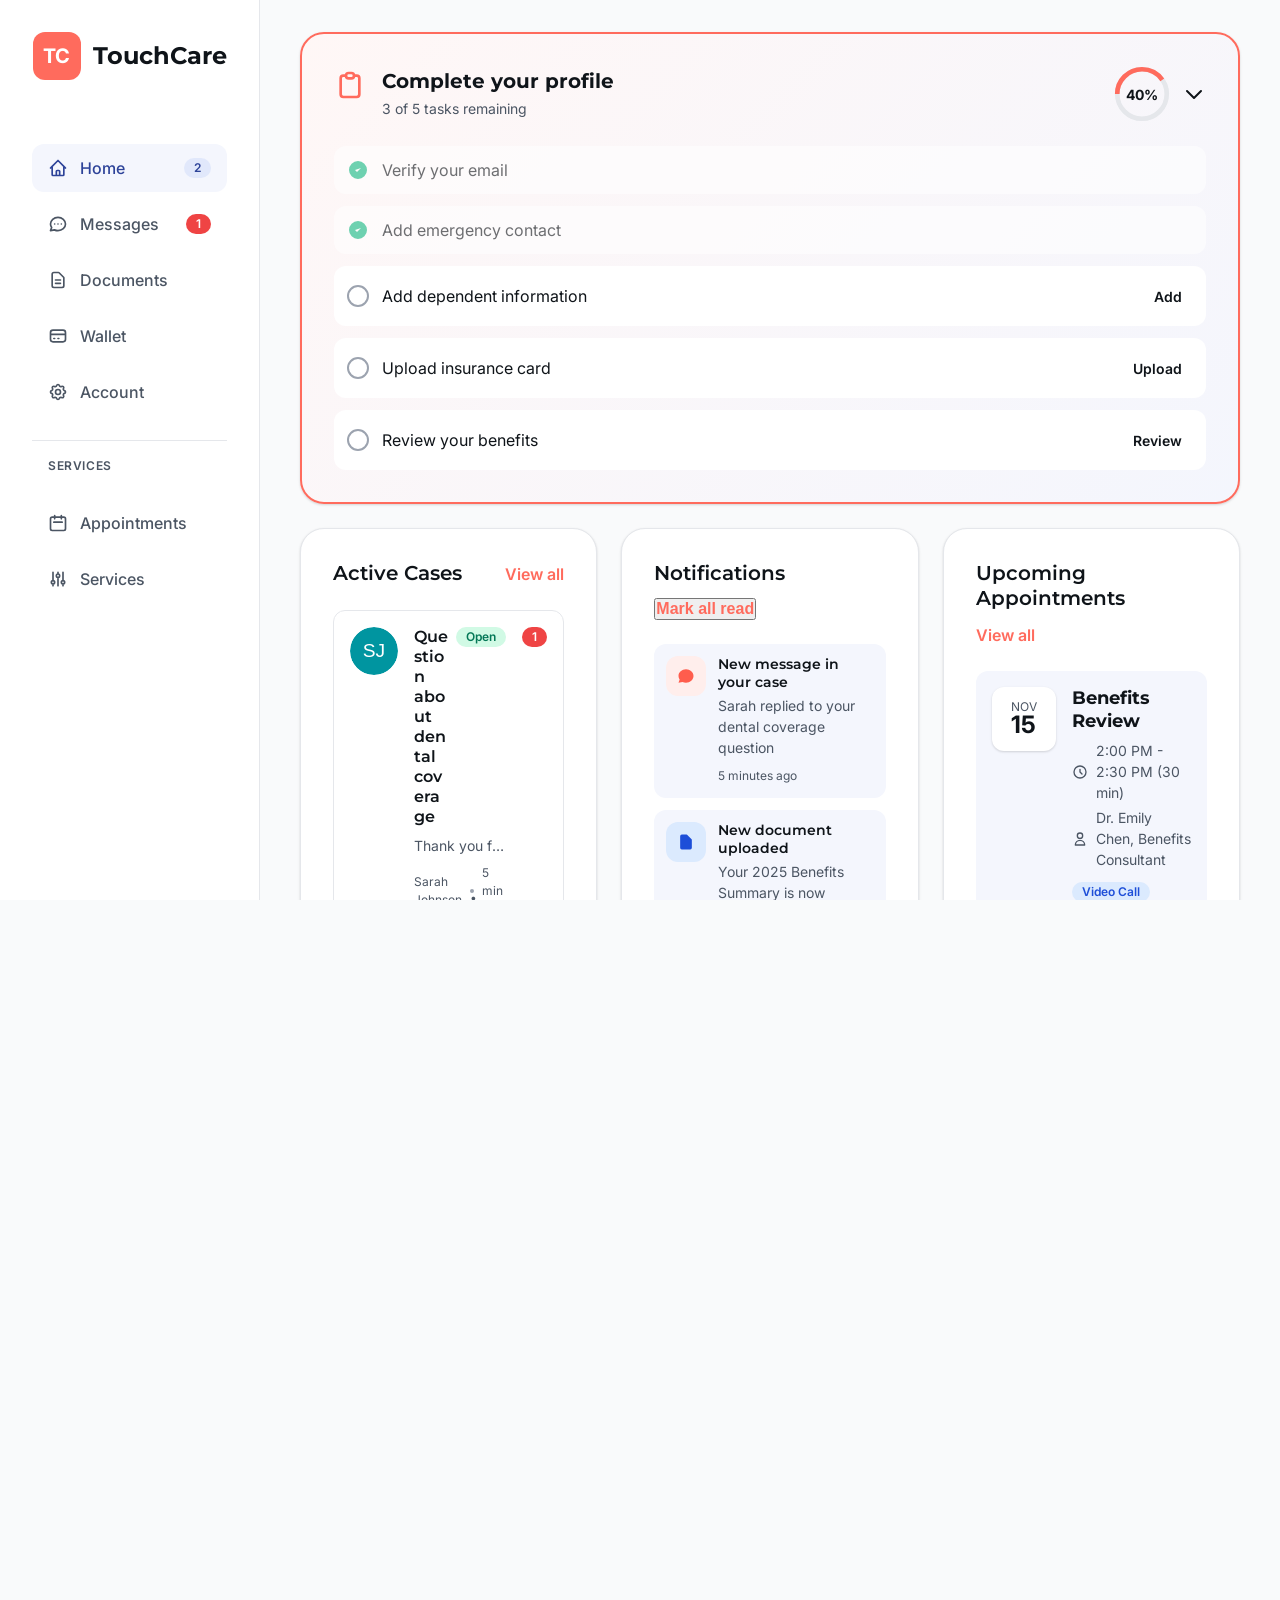
==== commit 6c95327d: "Fix terms formatting and create individual legal pages with navigation - Replace single modal with d" ====
--- a/prototype/index.html
+++ b/prototype/index.html
@@ -1840,11 +1840,11 @@
                                 Export All Documents
                             </button>
 
-                            <button class="button button-secondary button-lg" style="justify-content: flex-start;" onclick="app.showTermsModal()">
+                            <button class="button button-secondary button-lg" style="justify-content: flex-start;" onclick="app.navigateTo('legal-overview-view')">
                                 <svg class="icon" fill="none" stroke="currentColor" viewBox="0 0 24 24">
                                     <path stroke-linecap="round" stroke-linejoin="round" stroke-width="2" d="M9 12h6m-6 4h6m2 5H7a2 2 0 01-2-2V5a2 2 0 012-2h5.586a1 1 0 01.707.293l5.414 5.414a1 1 0 01.293.707V19a2 2 0 01-2 2z"/>
                                 </svg>
-                                Terms and Conditions
+                                Legal & Privacy
                             </button>
 
                             <div style="border-top: 1px solid var(--tc-color-neutral-200); margin: var(--spacing-4) 0;"></div>
@@ -1903,6 +1903,915 @@
         </div>
     </section>
 
+    <!-- Legal Overview View -->
+    <section id="legal-overview-view" class="view">
+        <div class="app-layout">
+            <header class="top-bar">
+                <button class="icon-button" onclick="app.navigateTo('settings-view')">
+                    <svg class="icon" fill="none" stroke="currentColor" viewBox="0 0 24 24">
+                        <path stroke-linecap="round" stroke-linejoin="round" stroke-width="2" d="M15 19l-7-7 7-7"/>
+                    </svg>
+                </button>
+                <h1 class="page-title">Legal & Privacy</h1>
+                <div class="top-bar-actions"></div>
+            </header>
+
+            <main class="main-content">
+                <div style="max-width: 900px; margin: 0 auto;">
+                    <div class="card" style="margin-bottom: var(--spacing-6);">
+                        <div style="text-align: center; padding: var(--spacing-8) var(--spacing-4);">
+                            <div style="width: 64px; height: 64px; margin: 0 auto var(--spacing-4); background: linear-gradient(135deg, var(--tc-color-indigo-600), var(--tc-color-teal-600)); border-radius: var(--radius-full); display: flex; align-items: center; justify-content: center;">
+                                <svg class="icon" style="width: 32px; height: 32px; color: white;" fill="none" stroke="currentColor" viewBox="0 0 24 24">
+                                    <path stroke-linecap="round" stroke-linejoin="round" stroke-width="2" d="M9 12l2 2 4-4m5.618-4.016A11.955 11.955 0 0112 2.944a11.955 11.955 0 01-8.618 3.04A12.02 12.02 0 003 9c0 5.591 3.824 10.29 9 11.622 5.176-1.332 9-6.03 9-11.622 0-1.042-.133-2.052-.382-3.016z"/>
+                                </svg>
+                            </div>
+                            <h2 style="font-size: var(--font-size-2xl); font-weight: var(--font-weight-bold); margin-bottom: var(--spacing-2);">Legal & Privacy Center</h2>
+                            <p style="color: var(--color-text-on-surface-secondary); max-width: 600px; margin: 0 auto;">
+                                Review our policies, terms, and legal information to understand how TouchCare protects your privacy and data.
+                            </p>
+                        </div>
+                    </div>
+
+                    <div class="card" style="margin-bottom: var(--spacing-4);">
+                        <div class="card-header">
+                            <h3>Legal Documents</h3>
+                        </div>
+
+                        <div style="display: flex; flex-direction: column; gap: var(--spacing-2);">
+                            <button class="button button-secondary button-lg" style="justify-content: space-between; padding: var(--spacing-4);" onclick="app.navigateTo('terms-view')">
+                                <div style="display: flex; align-items: center; gap: var(--spacing-3);">
+                                    <div style="width: 40px; height: 40px; background: var(--tc-color-indigo-100); border-radius: var(--radius-md); display: flex; align-items: center; justify-content: center; flex-shrink: 0;">
+                                        <svg class="icon" style="color: var(--tc-color-indigo-600);" fill="none" stroke="currentColor" viewBox="0 0 24 24">
+                                            <path stroke-linecap="round" stroke-linejoin="round" stroke-width="2" d="M9 12h6m-6 4h6m2 5H7a2 2 0 01-2-2V5a2 2 0 012-2h5.586a1 1 0 01.707.293l5.414 5.414a1 1 0 01.293.707V19a2 2 0 01-2 2z"/>
+                                        </svg>
+                                    </div>
+                                    <div style="text-align: left;">
+                                        <div style="font-weight: var(--font-weight-semibold); margin-bottom: 0.25rem;">Terms of Service</div>
+                                        <div style="font-size: var(--font-size-sm); color: var(--color-text-on-surface-secondary);">Review our terms and conditions</div>
+                                    </div>
+                                </div>
+                                <svg class="icon" fill="none" stroke="currentColor" viewBox="0 0 24 24">
+                                    <path stroke-linecap="round" stroke-linejoin="round" stroke-width="2" d="M9 5l7 7-7 7"/>
+                                </svg>
+                            </button>
+
+                            <button class="button button-secondary button-lg" style="justify-content: space-between; padding: var(--spacing-4);" onclick="app.navigateTo('privacy-view')">
+                                <div style="display: flex; align-items: center; gap: var(--spacing-3);">
+                                    <div style="width: 40px; height: 40px; background: var(--tc-color-teal-100); border-radius: var(--radius-md); display: flex; align-items: center; justify-content: center; flex-shrink: 0;">
+                                        <svg class="icon" style="color: var(--tc-color-teal-600);" fill="none" stroke="currentColor" viewBox="0 0 24 24">
+                                            <path stroke-linecap="round" stroke-linejoin="round" stroke-width="2" d="M12 15v2m-6 4h12a2 2 0 002-2v-6a2 2 0 00-2-2H6a2 2 0 00-2 2v6a2 2 0 002 2zm10-10V7a4 4 0 00-8 0v4h8z"/>
+                                        </svg>
+                                    </div>
+                                    <div style="text-align: left;">
+                                        <div style="font-weight: var(--font-weight-semibold); margin-bottom: 0.25rem;">Privacy Policy</div>
+                                        <div style="font-size: var(--font-size-sm); color: var(--color-text-on-surface-secondary);">How we collect and protect your data</div>
+                                    </div>
+                                </div>
+                                <svg class="icon" fill="none" stroke="currentColor" viewBox="0 0 24 24">
+                                    <path stroke-linecap="round" stroke-linejoin="round" stroke-width="2" d="M9 5l7 7-7 7"/>
+                                </svg>
+                            </button>
+
+                            <button class="button button-secondary button-lg" style="justify-content: space-between; padding: var(--spacing-4);" onclick="app.navigateTo('hipaa-view')">
+                                <div style="display: flex; align-items: center; gap: var(--spacing-3);">
+                                    <div style="width: 40px; height: 40px; background: var(--tc-color-purple-100); border-radius: var(--radius-md); display: flex; align-items: center; justify-content: center; flex-shrink: 0;">
+                                        <svg class="icon" style="color: var(--tc-color-purple-600);" fill="none" stroke="currentColor" viewBox="0 0 24 24">
+                                            <path stroke-linecap="round" stroke-linejoin="round" stroke-width="2" d="M9 12l2 2 4-4m5.618-4.016A11.955 11.955 0 0112 2.944a11.955 11.955 0 01-8.618 3.04A12.02 12.02 0 003 9c0 5.591 3.824 10.29 9 11.622 5.176-1.332 9-6.03 9-11.622 0-1.042-.133-2.052-.382-3.016z"/>
+                                        </svg>
+                                    </div>
+                                    <div style="text-align: left;">
+                                        <div style="font-weight: var(--font-weight-semibold); margin-bottom: 0.25rem;">HIPAA Notice</div>
+                                        <div style="font-size: var(--font-size-sm); color: var(--color-text-on-surface-secondary);">Health information privacy practices</div>
+                                    </div>
+                                </div>
+                                <svg class="icon" fill="none" stroke="currentColor" viewBox="0 0 24 24">
+                                    <path stroke-linecap="round" stroke-linejoin="round" stroke-width="2" d="M9 5l7 7-7 7"/>
+                                </svg>
+                            </button>
+
+                            <button class="button button-secondary button-lg" style="justify-content: space-between; padding: var(--spacing-4);" onclick="app.navigateTo('acceptable-use-view')">
+                                <div style="display: flex; align-items: center; gap: var(--spacing-3);">
+                                    <div style="width: 40px; height: 40px; background: var(--tc-color-orange-100); border-radius: var(--radius-md); display: flex; align-items: center; justify-content: center; flex-shrink: 0;">
+                                        <svg class="icon" style="color: var(--tc-color-orange-600);" fill="none" stroke="currentColor" viewBox="0 0 24 24">
+                                            <path stroke-linecap="round" stroke-linejoin="round" stroke-width="2" d="M12 9v2m0 4h.01m-6.938 4h13.856c1.54 0 2.502-1.667 1.732-3L13.732 4c-.77-1.333-2.694-1.333-3.464 0L3.34 16c-.77 1.333.192 3 1.732 3z"/>
+                                        </svg>
+                                    </div>
+                                    <div style="text-align: left;">
+                                        <div style="font-weight: var(--font-weight-semibold); margin-bottom: 0.25rem;">Acceptable Use Policy</div>
+                                        <div style="font-size: var(--font-size-sm); color: var(--color-text-on-surface-secondary);">Guidelines for using TouchCare services</div>
+                                    </div>
+                                </div>
+                                <svg class="icon" fill="none" stroke="currentColor" viewBox="0 0 24 24">
+                                    <path stroke-linecap="round" stroke-linejoin="round" stroke-width="2" d="M9 5l7 7-7 7"/>
+                                </svg>
+                            </button>
+
+                            <button class="button button-secondary button-lg" style="justify-content: space-between; padding: var(--spacing-4);" onclick="app.navigateTo('cookie-policy-view')">
+                                <div style="display: flex; align-items: center; gap: var(--spacing-3);">
+                                    <div style="width: 40px; height: 40px; background: var(--tc-color-neutral-200); border-radius: var(--radius-md); display: flex; align-items: center; justify-content: center; flex-shrink: 0;">
+                                        <svg class="icon" style="color: var(--tc-color-neutral-700);" fill="none" stroke="currentColor" viewBox="0 0 24 24">
+                                            <path stroke-linecap="round" stroke-linejoin="round" stroke-width="2" d="M9 3v2m6-2v2M9 19v2m6-2v2M5 9H3m2 6H3m18-6h-2m2 6h-2M7 19h10a2 2 0 002-2V7a2 2 0 00-2-2H7a2 2 0 00-2 2v10a2 2 0 002 2zM9 9h6v6H9V9z"/>
+                                        </svg>
+                                    </div>
+                                    <div style="text-align: left;">
+                                        <div style="font-weight: var(--font-weight-semibold); margin-bottom: 0.25rem;">Cookie Policy</div>
+                                        <div style="font-size: var(--font-size-sm); color: var(--color-text-on-surface-secondary);">How we use cookies and tracking</div>
+                                    </div>
+                                </div>
+                                <svg class="icon" fill="none" stroke="currentColor" viewBox="0 0 24 24">
+                                    <path stroke-linecap="round" stroke-linejoin="round" stroke-width="2" d="M9 5l7 7-7 7"/>
+                                </svg>
+                            </button>
+                        </div>
+                    </div>
+
+                    <div class="card">
+                        <div style="padding: var(--spacing-4); text-align: center;">
+                            <p style="font-size: var(--font-size-sm); color: var(--color-text-on-surface-secondary); margin-bottom: var(--spacing-3);">
+                                Questions about our legal policies or privacy practices?
+                            </p>
+                            <button class="button button-tertiary button-sm" onclick="app.showToast('Contact support feature')">
+                                Contact Support
+                            </button>
+                        </div>
+                    </div>
+                </div>
+            </main>
+        </div>
+    </section>
+
+    <!-- Terms of Service View -->
+    <section id="terms-view" class="view">
+        <div class="app-layout">
+            <header class="top-bar">
+                <button class="icon-button" onclick="app.navigateTo('legal-overview-view')">
+                    <svg class="icon" fill="none" stroke="currentColor" viewBox="0 0 24 24">
+                        <path stroke-linecap="round" stroke-linejoin="round" stroke-width="2" d="M15 19l-7-7 7-7"/>
+                    </svg>
+                </button>
+                <h1 class="page-title">Terms of Service</h1>
+                <div class="top-bar-actions"></div>
+            </header>
+
+            <main class="main-content">
+                <div style="max-width: 800px; margin: 0 auto;">
+                    <div class="card">
+                        <div style="padding: var(--spacing-6);">
+                            <div style="margin-bottom: var(--spacing-6); padding-bottom: var(--spacing-4); border-bottom: 2px solid var(--tc-color-neutral-200);">
+                                <h2 style="font-size: var(--font-size-2xl); font-weight: var(--font-weight-bold); margin-bottom: var(--spacing-2);">TouchCare Terms of Service</h2>
+                                <p style="color: var(--color-text-on-surface-secondary);">Last Updated: January 15, 2025</p>
+                            </div>
+
+                            <div style="line-height: 1.7;">
+                                <section style="margin-bottom: var(--spacing-6);">
+                                    <h3 style="font-size: var(--font-size-xl); font-weight: var(--font-weight-bold); margin-bottom: var(--spacing-3); color: var(--tc-color-indigo-600);">1. Acceptance of Terms</h3>
+                                    <p style="margin-bottom: var(--spacing-3);">
+                                        By accessing and using the TouchCare platform ("Service"), you acknowledge that you have read, understood, and agree to be bound by these Terms of Service ("Terms"). If you do not agree to these Terms, please do not use our Service.
+                                    </p>
+                                    <p style="margin-bottom: var(--spacing-3);">
+                                        These Terms constitute a legally binding agreement between you ("User," "you," or "your") and TouchCare, Inc. ("TouchCare," "we," "us," or "our").
+                                    </p>
+                                </section>
+
+                                <section style="margin-bottom: var(--spacing-6);">
+                                    <h3 style="font-size: var(--font-size-xl); font-weight: var(--font-weight-bold); margin-bottom: var(--spacing-3); color: var(--tc-color-indigo-600);">2. Service Description</h3>
+                                    <p style="margin-bottom: var(--spacing-3);">
+                                        TouchCare provides comprehensive healthcare navigation and coordination services, including but not limited to:
+                                    </p>
+                                    <ul style="margin-left: var(--spacing-6); margin-bottom: var(--spacing-3); list-style-type: disc;">
+                                        <li style="margin-bottom: var(--spacing-2);">Benefits navigation and explanation</li>
+                                        <li style="margin-bottom: var(--spacing-2);">Care coordination and health assistance</li>
+                                        <li style="margin-bottom: var(--spacing-2);">Document management and secure storage</li>
+                                        <li style="margin-bottom: var(--spacing-2);">Appointment scheduling and reminders</li>
+                                        <li style="margin-bottom: var(--spacing-2);">Provider network access and referrals</li>
+                                        <li style="margin-bottom: var(--spacing-2);">Health information resources and support</li>
+                                    </ul>
+                                </section>
+
+                                <section style="margin-bottom: var(--spacing-6);">
+                                    <h3 style="font-size: var(--font-size-xl); font-weight: var(--font-weight-bold); margin-bottom: var(--spacing-3); color: var(--tc-color-indigo-600);">3. User Eligibility</h3>
+                                    <p style="margin-bottom: var(--spacing-3);">
+                                        To use TouchCare, you must:
+                                    </p>
+                                    <ul style="margin-left: var(--spacing-6); margin-bottom: var(--spacing-3); list-style-type: disc;">
+                                        <li style="margin-bottom: var(--spacing-2);">Be at least 18 years of age or have parental/guardian consent</li>
+                                        <li style="margin-bottom: var(--spacing-2);">Provide accurate, current, and complete information during registration</li>
+                                        <li style="margin-bottom: var(--spacing-2);">Maintain and promptly update your account information</li>
+                                        <li style="margin-bottom: var(--spacing-2);">Be authorized to access healthcare services in your jurisdiction</li>
+                                    </ul>
+                                </section>
+
+                                <section style="margin-bottom: var(--spacing-6);">
+                                    <h3 style="font-size: var(--font-size-xl); font-weight: var(--font-weight-bold); margin-bottom: var(--spacing-3); color: var(--tc-color-indigo-600);">4. User Responsibilities</h3>
+                                    <h4 style="font-weight: var(--font-weight-semibold); margin-bottom: var(--spacing-2); margin-top: var(--spacing-3);">4.1 Account Security</h4>
+                                    <p style="margin-bottom: var(--spacing-3);">
+                                        You are responsible for maintaining the confidentiality of your account credentials and for all activities that occur under your account. You agree to immediately notify TouchCare of any unauthorized access or security breach.
+                                    </p>
+
+                                    <h4 style="font-weight: var(--font-weight-semibold); margin-bottom: var(--spacing-2); margin-top: var(--spacing-3);">4.2 Accurate Information</h4>
+                                    <p style="margin-bottom: var(--spacing-3);">
+                                        You agree to provide accurate, complete, and current health information. Inaccurate information may affect the quality of care coordination and could have serious health consequences.
+                                    </p>
+
+                                    <h4 style="font-weight: var(--font-weight-semibold); margin-bottom: var(--spacing-2); margin-top: var(--spacing-3);">4.3 Prohibited Activities</h4>
+                                    <p style="margin-bottom: var(--spacing-2);">You agree not to:</p>
+                                    <ul style="margin-left: var(--spacing-6); margin-bottom: var(--spacing-3); list-style-type: disc;">
+                                        <li style="margin-bottom: var(--spacing-2);">Use the Service for any illegal or unauthorized purpose</li>
+                                        <li style="margin-bottom: var(--spacing-2);">Attempt to gain unauthorized access to any portion of the Service</li>
+                                        <li style="margin-bottom: var(--spacing-2);">Interfere with or disrupt the Service or servers</li>
+                                        <li style="margin-bottom: var(--spacing-2);">Share your account credentials with others</li>
+                                        <li style="margin-bottom: var(--spacing-2);">Upload malicious code, viruses, or harmful content</li>
+                                    </ul>
+                                </section>
+
+                                <section style="margin-bottom: var(--spacing-6);">
+                                    <h3 style="font-size: var(--font-size-xl); font-weight: var(--font-weight-bold); margin-bottom: var(--spacing-3); color: var(--tc-color-indigo-600);">5. Medical Disclaimer</h3>
+                                    <div style="padding: var(--spacing-4); background: var(--tc-color-orange-50); border-left: 4px solid var(--tc-color-orange-600); border-radius: var(--radius-md); margin-bottom: var(--spacing-3);">
+                                        <p style="font-weight: var(--font-weight-semibold); margin-bottom: var(--spacing-2);">IMPORTANT MEDICAL DISCLAIMER</p>
+                                        <p>
+                                            TouchCare provides healthcare navigation and coordination services but DOES NOT provide medical advice, diagnosis, or treatment. Our Service is not a substitute for professional medical care.
+                                        </p>
+                                    </div>
+                                    <ul style="margin-left: var(--spacing-6); margin-bottom: var(--spacing-3); list-style-type: disc;">
+                                        <li style="margin-bottom: var(--spacing-2);">Always seek the advice of qualified healthcare providers for medical questions</li>
+                                        <li style="margin-bottom: var(--spacing-2);">Never disregard professional medical advice or delay seeking it because of information from TouchCare</li>
+                                        <li style="margin-bottom: var(--spacing-2);">In case of medical emergency, call 911 or your local emergency number immediately</li>
+                                        <li style="margin-bottom: var(--spacing-2);">TouchCare health assistants are not licensed medical professionals unless explicitly stated</li>
+                                    </ul>
+                                </section>
+
+                                <section style="margin-bottom: var(--spacing-6);">
+                                    <h3 style="font-size: var(--font-size-xl); font-weight: var(--font-weight-bold); margin-bottom: var(--spacing-3); color: var(--tc-color-indigo-600);">6. Privacy and Data Protection</h3>
+                                    <p style="margin-bottom: var(--spacing-3);">
+                                        Your privacy is important to us. Our collection, use, and disclosure of your personal health information is governed by our Privacy Policy and HIPAA Notice, which are incorporated into these Terms by reference.
+                                    </p>
+                                    <p style="margin-bottom: var(--spacing-3);">
+                                        By using TouchCare, you consent to our collection and use of your information as described in our Privacy Policy.
+                                    </p>
+                                </section>
+
+                                <section style="margin-bottom: var(--spacing-6);">
+                                    <h3 style="font-size: var(--font-size-xl); font-weight: var(--font-weight-bold); margin-bottom: var(--spacing-3); color: var(--tc-color-indigo-600);">7. Limitation of Liability</h3>
+                                    <p style="margin-bottom: var(--spacing-3);">
+                                        TO THE MAXIMUM EXTENT PERMITTED BY LAW, TOUCHCARE SHALL NOT BE LIABLE FOR ANY INDIRECT, INCIDENTAL, SPECIAL, CONSEQUENTIAL, OR PUNITIVE DAMAGES, OR ANY LOSS OF PROFITS OR REVENUES, WHETHER INCURRED DIRECTLY OR INDIRECTLY, OR ANY LOSS OF DATA, USE, GOODWILL, OR OTHER INTANGIBLE LOSSES.
+                                    </p>
+                                    <p style="margin-bottom: var(--spacing-3);">
+                                        Our total liability shall not exceed the fees paid by you for the Service in the 12 months preceding the claim, or $100, whichever is greater.
+                                    </p>
+                                </section>
+
+                                <section style="margin-bottom: var(--spacing-6);">
+                                    <h3 style="font-size: var(--font-size-xl); font-weight: var(--font-weight-bold); margin-bottom: var(--spacing-3); color: var(--tc-color-indigo-600);">8. Modifications to Terms</h3>
+                                    <p style="margin-bottom: var(--spacing-3);">
+                                        We reserve the right to modify these Terms at any time. We will notify you of significant changes via email or through a prominent notice on our Service at least 30 days before the effective date.
+                                    </p>
+                                    <p style="margin-bottom: var(--spacing-3);">
+                                        Your continued use of the Service after changes become effective constitutes acceptance of the modified Terms.
+                                    </p>
+                                </section>
+
+                                <section style="margin-bottom: var(--spacing-6);">
+                                    <h3 style="font-size: var(--font-size-xl); font-weight: var(--font-weight-bold); margin-bottom: var(--spacing-3); color: var(--tc-color-indigo-600);">9. Termination</h3>
+                                    <p style="margin-bottom: var(--spacing-3);">
+                                        You may terminate your account at any time through your account settings. We may suspend or terminate your access to the Service if you violate these Terms or for any other reason, with or without notice.
+                                    </p>
+                                    <p style="margin-bottom: var(--spacing-3);">
+                                        Upon termination, your right to use the Service will immediately cease. We will retain your data as required by law and our Privacy Policy.
+                                    </p>
+                                </section>
+
+                                <section style="margin-bottom: var(--spacing-6);">
+                                    <h3 style="font-size: var(--font-size-xl); font-weight: var(--font-weight-bold); margin-bottom: var(--spacing-3); color: var(--tc-color-indigo-600);">10. Contact Information</h3>
+                                    <p style="margin-bottom: var(--spacing-2);">
+                                        For questions about these Terms, please contact us at:
+                                    </p>
+                                    <div style="padding: var(--spacing-4); background: var(--tc-color-neutral-50); border-radius: var(--radius-md);">
+                                        <p style="margin-bottom: var(--spacing-1);"><strong>TouchCare, Inc.</strong></p>
+                                        <p style="margin-bottom: var(--spacing-1);">Legal Department</p>
+                                        <p style="margin-bottom: var(--spacing-1);">Email: legal@touchcare.com</p>
+                                        <p>Phone: 1-800-TOUCHCARE</p>
+                                    </div>
+                                </section>
+                            </div>
+                        </div>
+
+                        <div style="padding: var(--spacing-4); background: var(--tc-color-neutral-50); border-top: 1px solid var(--tc-color-neutral-200); display: flex; justify-content: space-between; align-items: center;">
+                            <button class="button button-secondary" onclick="app.navigateTo('legal-overview-view')">
+                                <svg class="icon icon-sm" fill="none" stroke="currentColor" viewBox="0 0 24 24">
+                                    <path stroke-linecap="round" stroke-linejoin="round" stroke-width="2" d="M15 19l-7-7 7-7"/>
+                                </svg>
+                                Back to Legal
+                            </button>
+                            <button class="button button-tertiary" onclick="app.navigateTo('privacy-view')">
+                                Next: Privacy Policy
+                                <svg class="icon icon-sm" fill="none" stroke="currentColor" viewBox="0 0 24 24">
+                                    <path stroke-linecap="round" stroke-linejoin="round" stroke-width="2" d="M9 5l7 7-7 7"/>
+                                </svg>
+                            </button>
+                        </div>
+                    </div>
+                </div>
+            </main>
+        </div>
+    </section>
+
+<!-- Privacy Policy View -->
+<section id="privacy-view" class="view">
+    <div class="app-layout">
+        <header class="top-bar">
+            <button class="icon-button" onclick="app.navigateTo('legal-overview-view')">
+                <svg class="icon" fill="none" stroke="currentColor" viewBox="0 0 24 24">
+                    <path stroke-linecap="round" stroke-linejoin="round" stroke-width="2" d="M15 19l-7-7 7-7"/>
+                </svg>
+            </button>
+            <h1 class="page-title">Privacy Policy</h1>
+            <div class="top-bar-actions"></div>
+        </header>
+
+        <main class="main-content">
+            <div style="max-width: 800px; margin: 0 auto;">
+                <div class="card">
+                    <div style="padding: var(--spacing-6);">
+                        <div style="margin-bottom: var(--spacing-6); padding-bottom: var(--spacing-4); border-bottom: 2px solid var(--tc-color-neutral-200);">
+                            <h2 style="font-size: var(--font-size-2xl); font-weight: var(--font-weight-bold); margin-bottom: var(--spacing-2);">TouchCare Privacy Policy</h2>
+                            <p style="color: var(--color-text-on-surface-secondary);">Last Updated: January 15, 2025</p>
+                        </div>
+
+                        <div style="line-height: 1.7;">
+                            <section style="margin-bottom: var(--spacing-6);">
+                                <h3 style="font-size: var(--font-size-xl); font-weight: var(--font-weight-bold); margin-bottom: var(--spacing-3); color: var(--tc-color-teal-600);">1. Introduction</h3>
+                                <p style="margin-bottom: var(--spacing-3);">
+                                    TouchCare, Inc. ("we," "us," or "our") is committed to protecting your privacy and personal health information. This Privacy Policy explains how we collect, use, disclose, and safeguard your information when you use our healthcare navigation and coordination platform.
+                                </p>
+                                <div style="padding: var(--spacing-4); background: var(--tc-color-teal-50); border-left: 4px solid var(--tc-color-teal-600); border-radius: var(--radius-md);">
+                                    <p style="font-weight: var(--font-weight-semibold); margin-bottom: var(--spacing-2);">Your Privacy Rights</p>
+                                    <p>We are committed to HIPAA compliance and protecting your protected health information (PHI) in accordance with federal and state privacy laws.</p>
+                                </div>
+                            </section>
+
+                            <section style="margin-bottom: var(--spacing-6);">
+                                <h3 style="font-size: var(--font-size-xl); font-weight: var(--font-weight-bold); margin-bottom: var(--spacing-3); color: var(--tc-color-teal-600);">2. Information We Collect</h3>
+
+                                <h4 style="font-weight: var(--font-weight-semibold); margin-bottom: var(--spacing-2); margin-top: var(--spacing-3);">2.1 Personal Information</h4>
+                                <ul style="margin-left: var(--spacing-6); margin-bottom: var(--spacing-3); list-style-type: disc;">
+                                    <li style="margin-bottom: var(--spacing-2);">Name, date of birth, contact information</li>
+                                    <li style="margin-bottom: var(--spacing-2);">Government identifiers (e.g., Social Security Number when required)</li>
+                                    <li style="margin-bottom: var(--spacing-2);">Insurance information and policy details</li>
+                                    <li style="margin-bottom: var(--spacing-2);">Payment and billing information</li>
+                                </ul>
+
+                                <h4 style="font-weight: var(--font-weight-semibold); margin-bottom: var(--spacing-2); margin-top: var(--spacing-3);">2.2 Health Information</h4>
+                                <ul style="margin-left: var(--spacing-6); margin-bottom: var(--spacing-3); list-style-type: disc;">
+                                    <li style="margin-bottom: var(--spacing-2);">Medical history, conditions, and diagnoses</li>
+                                    <li style="margin-bottom: var(--spacing-2);">Medications, allergies, and treatments</li>
+                                    <li style="margin-bottom: var(--spacing-2);">Healthcare provider information</li>
+                                    <li style="margin-bottom: var(--spacing-2);">Appointment and visit records</li>
+                                    <li style="margin-bottom: var(--spacing-2);">Medical documents and test results</li>
+                                </ul>
+
+                                <h4 style="font-weight: var(--font-weight-semibold); margin-bottom: var(--spacing-2); margin-top: var(--spacing-3);">2.3 Usage and Technical Information</h4>
+                                <ul style="margin-left: var(--spacing-6); margin-bottom: var(--spacing-3); list-style-type: disc;">
+                                    <li style="margin-bottom: var(--spacing-2);">Device information, IP address, browser type</li>
+                                    <li style="margin-bottom: var(--spacing-2);">Usage patterns, preferences, and interaction data</li>
+                                    <li style="margin-bottom: var(--spacing-2);">Cookies and similar tracking technologies</li>
+                                </ul>
+                            </section>
+
+                            <section style="margin-bottom: var(--spacing-6);">
+                                <h3 style="font-size: var(--font-size-xl); font-weight: var(--font-weight-bold); margin-bottom: var(--spacing-3); color: var(--tc-color-teal-600);">3. How We Use Your Information</h3>
+                                <p style="margin-bottom: var(--spacing-2);">We use your information to:</p>
+                                <ul style="margin-left: var(--spacing-6); margin-bottom: var(--spacing-3); list-style-type: disc;">
+                                    <li style="margin-bottom: var(--spacing-2);">Provide healthcare navigation and care coordination services</li>
+                                    <li style="margin-bottom: var(--spacing-2);">Communicate with you about your health and benefits</li>
+                                    <li style="margin-bottom: var(--spacing-2);">Coordinate with your healthcare providers</li>
+                                    <li style="margin-bottom: var(--spacing-2);">Process insurance claims and billing</li>
+                                    <li style="margin-bottom: var(--spacing-2);">Improve our services and develop new features</li>
+                                    <li style="margin-bottom: var(--spacing-2);">Comply with legal and regulatory requirements</li>
+                                    <li style="margin-bottom: var(--spacing-2);">Prevent fraud and ensure platform security</li>
+                                </ul>
+                            </section>
+
+                            <section style="margin-bottom: var(--spacing-6);">
+                                <h3 style="font-size: var(--font-size-xl); font-weight: var(--font-weight-bold); margin-bottom: var(--spacing-3); color: var(--tc-color-teal-600);">4. Information Sharing and Disclosure</h3>
+                                <p style="margin-bottom: var(--spacing-3);">
+                                    We do not sell your personal health information. We may share your information with:
+                                </p>
+
+                                <h4 style="font-weight: var(--font-weight-semibold); margin-bottom: var(--spacing-2); margin-top: var(--spacing-3);">4.1 Healthcare Providers</h4>
+                                <p style="margin-bottom: var(--spacing-3);">
+                                    With your explicit consent or as permitted by law, we share relevant health information with your healthcare providers to coordinate your care.
+                                </p>
+
+                                <h4 style="font-weight: var(--font-weight-semibold); margin-bottom: var(--spacing-2); margin-top: var(--spacing-3);">4.2 Business Associates</h4>
+                                <p style="margin-bottom: var(--spacing-3);">
+                                    We may share information with third-party service providers who assist us in operating our platform, subject to HIPAA Business Associate Agreements.
+                                </p>
+
+                                <h4 style="font-weight: var(--font-weight-semibold); margin-bottom: var(--spacing-2); margin-top: var(--spacing-3);">4.3 Legal Requirements</h4>
+                                <p style="margin-bottom: var(--spacing-3);">
+                                    We may disclose information when required by law, court order, or to protect rights, property, or safety.
+                                </p>
+                            </section>
+
+                            <section style="margin-bottom: var(--spacing-6);">
+                                <h3 style="font-size: var(--font-size-xl); font-weight: var(--font-weight-bold); margin-bottom: var(--spacing-3); color: var(--tc-color-teal-600);">5. Data Security</h3>
+                                <p style="margin-bottom: var(--spacing-3);">
+                                    We implement industry-standard security measures to protect your information:
+                                </p>
+                                <ul style="margin-left: var(--spacing-6); margin-bottom: var(--spacing-3); list-style-type: disc;">
+                                    <li style="margin-bottom: var(--spacing-2);">Encryption of data in transit and at rest</li>
+                                    <li style="margin-bottom: var(--spacing-2);">Secure access controls and authentication</li>
+                                    <li style="margin-bottom: var(--spacing-2);">Regular security audits and assessments</li>
+                                    <li style="margin-bottom: var(--spacing-2);">Employee training on privacy and security</li>
+                                    <li style="margin-bottom: var(--spacing-2);">Incident response and breach notification procedures</li>
+                                </ul>
+                            </section>
+
+                            <section style="margin-bottom: var(--spacing-6);">
+                                <h3 style="font-size: var(--font-size-xl); font-weight: var(--font-weight-bold); margin-bottom: var(--spacing-3); color: var(--tc-color-teal-600);">6. Your Rights</h3>
+                                <p style="margin-bottom: var(--spacing-2);">You have the right to:</p>
+                                <ul style="margin-left: var(--spacing-6); margin-bottom: var(--spacing-3); list-style-type: disc;">
+                                    <li style="margin-bottom: var(--spacing-2);">Access and receive a copy of your health information</li>
+                                    <li style="margin-bottom: var(--spacing-2);">Request corrections to your information</li>
+                                    <li style="margin-bottom: var(--spacing-2);">Request restrictions on certain uses and disclosures</li>
+                                    <li style="margin-bottom: var(--spacing-2);">Receive confidential communications</li>
+                                    <li style="margin-bottom: var(--spacing-2);">Request an accounting of disclosures</li>
+                                    <li style="margin-bottom: var(--spacing-2);">File a complaint if you believe your privacy rights have been violated</li>
+                                </ul>
+                            </section>
+
+                            <section style="margin-bottom: var(--spacing-6);">
+                                <h3 style="font-size: var(--font-size-xl); font-weight: var(--font-weight-bold); margin-bottom: var(--spacing-3); color: var(--tc-color-teal-600);">7. Data Retention</h3>
+                                <p style="margin-bottom: var(--spacing-3);">
+                                    We retain your information for as long as necessary to provide services and as required by law. Health information is typically retained for a minimum of 7 years after the last service date, in compliance with applicable regulations.
+                                </p>
+                            </section>
+
+                            <section style="margin-bottom: var(--spacing-6);">
+                                <h3 style="font-size: var(--font-size-xl); font-weight: var(--font-weight-bold); margin-bottom: var(--spacing-3); color: var(--tc-color-teal-600);">8. Contact Us</h3>
+                                <p style="margin-bottom: var(--spacing-2);">For privacy-related questions or to exercise your rights:</p>
+                                <div style="padding: var(--spacing-4); background: var(--tc-color-neutral-50); border-radius: var(--radius-md);">
+                                    <p style="margin-bottom: var(--spacing-1);"><strong>Privacy Officer</strong></p>
+                                    <p style="margin-bottom: var(--spacing-1);">TouchCare, Inc.</p>
+                                    <p style="margin-bottom: var(--spacing-1);">Email: privacy@touchcare.com</p>
+                                    <p>Phone: 1-800-TOUCHCARE</p>
+                                </div>
+                            </section>
+                        </div>
+                    </div>
+
+                    <div style="padding: var(--spacing-4); background: var(--tc-color-neutral-50); border-top: 1px solid var(--tc-color-neutral-200); display: flex; justify-content: space-between; align-items: center;">
+                        <button class="button button-tertiary" onclick="app.navigateTo('terms-view')">
+                            <svg class="icon icon-sm" fill="none" stroke="currentColor" viewBox="0 0 24 24">
+                                <path stroke-linecap="round" stroke-linejoin="round" stroke-width="2" d="M15 19l-7-7 7-7"/>
+                            </svg>
+                            Previous: Terms of Service
+                        </button>
+                        <button class="button button-tertiary" onclick="app.navigateTo('hipaa-view')">
+                            Next: HIPAA Notice
+                            <svg class="icon icon-sm" fill="none" stroke="currentColor" viewBox="0 0 24 24">
+                                <path stroke-linecap="round" stroke-linejoin="round" stroke-width="2" d="M9 5l7 7-7 7"/>
+                            </svg>
+                        </button>
+                    </div>
+                </div>
+            </div>
+        </main>
+    </div>
+</section>
+
+<!-- HIPAA Notice View -->
+<section id="hipaa-view" class="view">
+    <div class="app-layout">
+        <header class="top-bar">
+            <button class="icon-button" onclick="app.navigateTo('legal-overview-view')">
+                <svg class="icon" fill="none" stroke="currentColor" viewBox="0 0 24 24">
+                    <path stroke-linecap="round" stroke-linejoin="round" stroke-width="2" d="M15 19l-7-7 7-7"/>
+                </svg>
+            </button>
+            <h1 class="page-title">HIPAA Notice</h1>
+            <div class="top-bar-actions"></div>
+        </header>
+
+        <main class="main-content">
+            <div style="max-width: 800px; margin: 0 auto;">
+                <div class="card">
+                    <div style="padding: var(--spacing-6);">
+                        <div style="margin-bottom: var(--spacing-6); padding-bottom: var(--spacing-4); border-bottom: 2px solid var(--tc-color-neutral-200);">
+                            <h2 style="font-size: var(--font-size-2xl); font-weight: var(--font-weight-bold); margin-bottom: var(--spacing-2);">HIPAA Notice of Privacy Practices</h2>
+                            <p style="color: var(--color-text-on-surface-secondary);">Effective Date: January 15, 2025</p>
+                        </div>
+
+                        <div style="line-height: 1.7;">
+                            <div style="padding: var(--spacing-4); background: var(--tc-color-purple-50); border-left: 4px solid var(--tc-color-purple-600); border-radius: var(--radius-md); margin-bottom: var(--spacing-6);">
+                                <p style="font-weight: var(--font-weight-semibold); margin-bottom: var(--spacing-2);">THIS NOTICE DESCRIBES HOW MEDICAL INFORMATION ABOUT YOU MAY BE USED AND DISCLOSED AND HOW YOU CAN GET ACCESS TO THIS INFORMATION. PLEASE REVIEW IT CAREFULLY.</p>
+                            </div>
+
+                            <section style="margin-bottom: var(--spacing-6);">
+                                <h3 style="font-size: var(--font-size-xl); font-weight: var(--font-weight-bold); margin-bottom: var(--spacing-3); color: var(--tc-color-purple-600);">Our Commitment to Your Privacy</h3>
+                                <p style="margin-bottom: var(--spacing-3);">
+                                    TouchCare is required by law to maintain the privacy of your protected health information (PHI) and to provide you with this Notice of our legal duties and privacy practices. We are committed to protecting your health information and will use and disclose it only as described in this Notice or as authorized by you.
+                                </p>
+                            </section>
+
+                            <section style="margin-bottom: var(--spacing-6);">
+                                <h3 style="font-size: var(--font-size-xl); font-weight: var(--font-weight-bold); margin-bottom: var(--spacing-3); color: var(--tc-color-purple-600);">How We May Use and Disclose Your Health Information</h3>
+
+                                <h4 style="font-weight: var(--font-weight-semibold); margin-bottom: var(--spacing-2); margin-top: var(--spacing-3);">1. Treatment</h4>
+                                <p style="margin-bottom: var(--spacing-3);">
+                                    We may use and disclose your PHI to provide, coordinate, or manage your healthcare and related services. This includes coordination with your healthcare providers, specialists, and other care team members.
+                                </p>
+
+                                <h4 style="font-weight: var(--font-weight-semibold); margin-bottom: var(--spacing-2); margin-top: var(--spacing-3);">2. Payment</h4>
+                                <p style="margin-bottom: var(--spacing-3);">
+                                    We may use and disclose your PHI to obtain payment for services, including billing, claims management, and determining eligibility for benefits.
+                                </p>
+
+                                <h4 style="font-weight: var(--font-weight-semibold); margin-bottom: var(--spacing-2); margin-top: var(--spacing-3);">3. Healthcare Operations</h4>
+                                <p style="margin-bottom: var(--spacing-3);">
+                                    We may use and disclose your PHI for healthcare operations including quality assessment, case management, business planning, and administrative services.
+                                </p>
+
+                                <h4 style="font-weight: var(--font-weight-semibold); margin-bottom: var(--spacing-2); margin-top: var(--spacing-3);">4. Other Permitted Uses</h4>
+                                <ul style="margin-left: var(--spacing-6); margin-bottom: var(--spacing-3); list-style-type: disc;">
+                                    <li style="margin-bottom: var(--spacing-2);">Appointment reminders and health-related communications</li>
+                                    <li style="margin-bottom: var(--spacing-2);">Treatment alternatives or health-related benefits</li>
+                                    <li style="margin-bottom: var(--spacing-2);">As required by law</li>
+                                    <li style="margin-bottom: var(--spacing-2);">Public health activities</li>
+                                    <li style="margin-bottom: var(--spacing-2);">Health oversight activities</li>
+                                    <li style="margin-bottom: var(--spacing-2);">Judicial and administrative proceedings</li>
+                                    <li style="margin-bottom: var(--spacing-2);">Law enforcement purposes</li>
+                                    <li style="margin-bottom: var(--spacing-2);">To avert a serious threat to health or safety</li>
+                                </ul>
+                            </section>
+
+                            <section style="margin-bottom: var(--spacing-6);">
+                                <h3 style="font-size: var(--font-size-xl); font-weight: var(--font-weight-bold); margin-bottom: var(--spacing-3); color: var(--tc-color-purple-600);">Uses and Disclosures Requiring Your Authorization</h3>
+                                <p style="margin-bottom: var(--spacing-3);">
+                                    We will obtain your written authorization before using or disclosing your PHI for purposes other than treatment, payment, healthcare operations, or as otherwise permitted or required by law. You may revoke your authorization at any time in writing, except to the extent we have already taken action in reliance on it.
+                                </p>
+                            </section>
+
+                            <section style="margin-bottom: var(--spacing-6);">
+                                <h3 style="font-size: var(--font-size-xl); font-weight: var(--font-weight-bold); margin-bottom: var(--spacing-3); color: var(--tc-color-purple-600);">Your Rights Regarding Your Health Information</h3>
+
+                                <h4 style="font-weight: var(--font-weight-semibold); margin-bottom: var(--spacing-2); margin-top: var(--spacing-3);">Right to Access</h4>
+                                <p style="margin-bottom: var(--spacing-3);">
+                                    You have the right to inspect and obtain a copy of your health information. We may charge a reasonable fee for copying and mailing costs.
+                                </p>
+
+                                <h4 style="font-weight: var(--font-weight-semibold); margin-bottom: var(--spacing-2); margin-top: var(--spacing-3);">Right to Amend</h4>
+                                <p style="margin-bottom: var(--spacing-3);">
+                                    You have the right to request that we amend your health information if you believe it is incorrect or incomplete.
+                                </p>
+
+                                <h4 style="font-weight: var(--font-weight-semibold); margin-bottom: var(--spacing-2); margin-top: var(--spacing-3);">Right to Request Restrictions</h4>
+                                <p style="margin-bottom: var(--spacing-3);">
+                                    You have the right to request restrictions on certain uses and disclosures of your health information. We are not required to agree to your request, except in certain circumstances.
+                                </p>
+
+                                <h4 style="font-weight: var(--font-weight-semibold); margin-bottom: var(--spacing-2); margin-top: var(--spacing-3);">Right to Confidential Communications</h4>
+                                <p style="margin-bottom: var(--spacing-3);">
+                                    You have the right to request that we communicate with you about your health matters in a particular manner or at a certain location.
+                                </p>
+
+                                <h4 style="font-weight: var(--font-weight-semibold); margin-bottom: var(--spacing-2); margin-top: var(--spacing-3);">Right to an Accounting</h4>
+                                <p style="margin-bottom: var(--spacing-3);">
+                                    You have the right to request an accounting of disclosures of your health information made by us for certain purposes.
+                                </p>
+
+                                <h4 style="font-weight: var(--font-weight-semibold); margin-bottom: var(--spacing-2); margin-top: var(--spacing-3);">Right to a Paper Copy</h4>
+                                <p style="margin-bottom: var(--spacing-3);">
+                                    You have the right to obtain a paper copy of this Notice at any time upon request.
+                                </p>
+                            </section>
+
+                            <section style="margin-bottom: var(--spacing-6);">
+                                <h3 style="font-size: var(--font-size-xl); font-weight: var(--font-weight-bold); margin-bottom: var(--spacing-3); color: var(--tc-color-purple-600);">Breach Notification</h3>
+                                <p style="margin-bottom: var(--spacing-3);">
+                                    In the case of a breach of your unsecured protected health information, we will notify you as required by law.
+                                </p>
+                            </section>
+
+                            <section style="margin-bottom: var(--spacing-6);">
+                                <h3 style="font-size: var(--font-size-xl); font-weight: var(--font-weight-bold); margin-bottom: var(--spacing-3); color: var(--tc-color-purple-600);">Complaints</h3>
+                                <p style="margin-bottom: var(--spacing-3);">
+                                    If you believe your privacy rights have been violated, you may file a complaint with TouchCare or with the Secretary of the Department of Health and Human Services. You will not be retaliated against for filing a complaint.
+                                </p>
+                                <div style="padding: var(--spacing-4); background: var(--tc-color-neutral-50); border-radius: var(--radius-md);">
+                                    <p style="margin-bottom: var(--spacing-1);"><strong>File a Complaint:</strong></p>
+                                    <p style="margin-bottom: var(--spacing-1);">TouchCare Privacy Officer</p>
+                                    <p style="margin-bottom: var(--spacing-1);">Email: privacy@touchcare.com</p>
+                                    <p style="margin-bottom: var(--spacing-1);">Phone: 1-800-TOUCHCARE</p>
+                                    <p style="margin-top: var(--spacing-2);">Or contact the Office for Civil Rights, U.S. Department of Health and Human Services</p>
+                                </div>
+                            </section>
+
+                            <section style="margin-bottom: var(--spacing-6);">
+                                <h3 style="font-size: var(--font-size-xl); font-weight: var(--font-weight-bold); margin-bottom: var(--spacing-3); color: var(--tc-color-purple-600);">Changes to This Notice</h3>
+                                <p style="margin-bottom: var(--spacing-3);">
+                                    We reserve the right to change this Notice and to make the revised or new Notice provisions effective for all health information we already have as well as any we receive in the future. We will post the current Notice on our website and in our facilities.
+                                </p>
+                            </section>
+                        </div>
+                    </div>
+
+                    <div style="padding: var(--spacing-4); background: var(--tc-color-neutral-50); border-top: 1px solid var(--tc-color-neutral-200); display: flex; justify-content: space-between; align-items: center;">
+                        <button class="button button-tertiary" onclick="app.navigateTo('privacy-view')">
+                            <svg class="icon icon-sm" fill="none" stroke="currentColor" viewBox="0 0 24 24">
+                                <path stroke-linecap="round" stroke-linejoin="round" stroke-width="2" d="M15 19l-7-7 7-7"/>
+                            </svg>
+                            Previous: Privacy Policy
+                        </button>
+                        <button class="button button-tertiary" onclick="app.navigateTo('acceptable-use-view')">
+                            Next: Acceptable Use
+                            <svg class="icon icon-sm" fill="none" stroke="currentColor" viewBox="0 0 24 24">
+                                <path stroke-linecap="round" stroke-linejoin="round" stroke-width="2" d="M9 5l7 7-7 7"/>
+                            </svg>
+                        </button>
+                    </div>
+                </div>
+            </div>
+        </main>
+    </div>
+</section>
+
+<!-- Acceptable Use Policy View -->
+<section id="acceptable-use-view" class="view">
+    <div class="app-layout">
+        <header class="top-bar">
+            <button class="icon-button" onclick="app.navigateTo('legal-overview-view')">
+                <svg class="icon" fill="none" stroke="currentColor" viewBox="0 0 24 24">
+                    <path stroke-linecap="round" stroke-linejoin="round" stroke-width="2" d="M15 19l-7-7 7-7"/>
+                </svg>
+            </button>
+            <h1 class="page-title">Acceptable Use Policy</h1>
+            <div class="top-bar-actions"></div>
+        </header>
+
+        <main class="main-content">
+            <div style="max-width: 800px; margin: 0 auto;">
+                <div class="card">
+                    <div style="padding: var(--spacing-6);">
+                        <div style="margin-bottom: var(--spacing-6); padding-bottom: var(--spacing-4); border-bottom: 2px solid var(--tc-color-neutral-200);">
+                            <h2 style="font-size: var(--font-size-2xl); font-weight: var(--font-weight-bold); margin-bottom: var(--spacing-2);">Acceptable Use Policy</h2>
+                            <p style="color: var(--color-text-on-surface-secondary);">Last Updated: January 15, 2025</p>
+                        </div>
+
+                        <div style="line-height: 1.7;">
+                            <section style="margin-bottom: var(--spacing-6);">
+                                <h3 style="font-size: var(--font-size-xl); font-weight: var(--font-weight-bold); margin-bottom: var(--spacing-3); color: var(--tc-color-orange-600);">1. Purpose</h3>
+                                <p style="margin-bottom: var(--spacing-3);">
+                                    This Acceptable Use Policy outlines the rules and guidelines for using TouchCare's services. By accessing or using our platform, you agree to comply with this policy and use our services responsibly and ethically.
+                                </p>
+                            </section>
+
+                            <section style="margin-bottom: var(--spacing-6);">
+                                <h3 style="font-size: var(--font-size-xl); font-weight: var(--font-weight-bold); margin-bottom: var(--spacing-3); color: var(--tc-color-orange-600);">2. Permitted Uses</h3>
+                                <p style="margin-bottom: var(--spacing-2);">You may use TouchCare for:</p>
+                                <ul style="margin-left: var(--spacing-6); margin-bottom: var(--spacing-3); list-style-type: disc;">
+                                    <li style="margin-bottom: var(--spacing-2);">Managing your personal healthcare and benefits</li>
+                                    <li style="margin-bottom: var(--spacing-2);">Communicating with healthcare professionals and support staff</li>
+                                    <li style="margin-bottom: var(--spacing-2);">Accessing healthcare information and resources</li>
+                                    <li style="margin-bottom: var(--spacing-2);">Storing and managing health documents</li>
+                                    <li style="margin-bottom: var(--spacing-2);">Scheduling appointments and managing care coordination</li>
+                                </ul>
+                            </section>
+
+                            <section style="margin-bottom: var(--spacing-6);">
+                                <h3 style="font-size: var(--font-size-xl); font-weight: var(--font-weight-bold); margin-bottom: var(--spacing-3); color: var(--tc-color-orange-600);">3. Prohibited Activities</h3>
+                                <div style="padding: var(--spacing-4); background: var(--tc-color-orange-50); border-left: 4px solid var(--tc-color-orange-600); border-radius: var(--radius-md); margin-bottom: var(--spacing-3);">
+                                    <p style="font-weight: var(--font-weight-semibold); margin-bottom: var(--spacing-2);">The following activities are strictly prohibited:</p>
+                                </div>
+
+                                <h4 style="font-weight: var(--font-weight-semibold); margin-bottom: var(--spacing-2); margin-top: var(--spacing-3);">3.1 Illegal Activities</h4>
+                                <ul style="margin-left: var(--spacing-6); margin-bottom: var(--spacing-3); list-style-type: disc;">
+                                    <li style="margin-bottom: var(--spacing-2);">Using the service for any illegal purpose</li>
+                                    <li style="margin-bottom: var(--spacing-2);">Violating any federal, state, or local laws or regulations</li>
+                                    <li style="margin-bottom: var(--spacing-2);">Fraudulent activities, including insurance fraud</li>
+                                    <li style="margin-bottom: var(--spacing-2);">Identity theft or impersonation</li>
+                                </ul>
+
+                                <h4 style="font-weight: var(--font-weight-semibold); margin-bottom: var(--spacing-2); margin-top: var(--spacing-3);">3.2 Misuse of Platform</h4>
+                                <ul style="margin-left: var(--spacing-6); margin-bottom: var(--spacing-3); list-style-type: disc;">
+                                    <li style="margin-bottom: var(--spacing-2);">Sharing your account credentials with unauthorized individuals</li>
+                                    <li style="margin-bottom: var(--spacing-2);">Accessing another user's account without permission</li>
+                                    <li style="margin-bottom: var(--spacing-2);">Attempting to circumvent security measures</li>
+                                    <li style="margin-bottom: var(--spacing-2);">Reverse engineering or decompiling the platform</li>
+                                    <li style="margin-bottom: var(--spacing-2);">Automated access or scraping without authorization</li>
+                                </ul>
+
+                                <h4 style="font-weight: var(--font-weight-semibold); margin-bottom: var(--spacing-2); margin-top: var(--spacing-3);">3.3 Harmful Content</h4>
+                                <ul style="margin-left: var(--spacing-6); margin-bottom: var(--spacing-3); list-style-type: disc;">
+                                    <li style="margin-bottom: var(--spacing-2);">Uploading malware, viruses, or malicious code</li>
+                                    <li style="margin-bottom: var(--spacing-2);">Transmitting spam or unsolicited communications</li>
+                                    <li style="margin-bottom: var(--spacing-2);">Posting offensive, defamatory, or harassing content</li>
+                                    <li style="margin-bottom: var(--spacing-2);">Sharing false or misleading health information</li>
+                                </ul>
+
+                                <h4 style="font-weight: var(--font-weight-semibold); margin-bottom: var(--spacing-2); margin-top: var(--spacing-3);">3.4 System Interference</h4>
+                                <ul style="margin-left: var(--spacing-6); margin-bottom: var(--spacing-3); list-style-type: disc;">
+                                    <li style="margin-bottom: var(--spacing-2);">Interfering with or disrupting the service or servers</li>
+                                    <li style="margin-bottom: var(--spacing-2);">Overloading or attempting to crash the system</li>
+                                    <li style="margin-bottom: var(--spacing-2);">Deploying denial-of-service attacks</li>
+                                    <li style="margin-bottom: var(--spacing-2);">Probing, scanning, or testing system vulnerabilities</li>
+                                </ul>
+                            </section>
+
+                            <section style="margin-bottom: var(--spacing-6);">
+                                <h3 style="font-size: var(--font-size-xl); font-weight: var(--font-weight-bold); margin-bottom: var(--spacing-3); color: var(--tc-color-orange-600);">4. Account Responsibilities</h3>
+                                <ul style="margin-left: var(--spacing-6); margin-bottom: var(--spacing-3); list-style-type: disc;">
+                                    <li style="margin-bottom: var(--spacing-2);">Maintain accurate and up-to-date account information</li>
+                                    <li style="margin-bottom: var(--spacing-2);">Keep your login credentials confidential and secure</li>
+                                    <li style="margin-bottom: var(--spacing-2);">Immediately report any unauthorized access or security breach</li>
+                                    <li style="margin-bottom: var(--spacing-2);">Accept responsibility for all activities under your account</li>
+                                </ul>
+                            </section>
+
+                            <section style="margin-bottom: var(--spacing-6);">
+                                <h3 style="font-size: var(--font-size-xl); font-weight: var(--font-weight-bold); margin-bottom: var(--spacing-3); color: var(--tc-color-orange-600);">5. Consequences of Violations</h3>
+                                <p style="margin-bottom: var(--spacing-3);">
+                                    Violations of this Acceptable Use Policy may result in:
+                                </p>
+                                <ul style="margin-left: var(--spacing-6); margin-bottom: var(--spacing-3); list-style-type: disc;">
+                                    <li style="margin-bottom: var(--spacing-2);">Warning or notice of violation</li>
+                                    <li style="margin-bottom: var(--spacing-2);">Temporary suspension of your account</li>
+                                    <li style="margin-bottom: var(--spacing-2);">Permanent termination of your account</li>
+                                    <li style="margin-bottom: var(--spacing-2);">Legal action, including referral to law enforcement</li>
+                                    <li style="margin-bottom: var(--spacing-2);">Liability for damages caused by violations</li>
+                                </ul>
+                            </section>
+
+                            <section style="margin-bottom: var(--spacing-6);">
+                                <h3 style="font-size: var(--font-size-xl); font-weight: var(--font-weight-bold); margin-bottom: var(--spacing-3); color: var(--tc-color-orange-600);">6. Reporting Violations</h3>
+                                <p style="margin-bottom: var(--spacing-3);">
+                                    If you become aware of any violation of this policy, please report it immediately to our security team at security@touchcare.com or 1-800-TOUCHCARE.
+                                </p>
+                            </section>
+
+                            <section style="margin-bottom: var(--spacing-6);">
+                                <h3 style="font-size: var(--font-size-xl); font-weight: var(--font-weight-bold); margin-bottom: var(--spacing-3); color: var(--tc-color-orange-600);">7. Modifications</h3>
+                                <p style="margin-bottom: var(--spacing-3);">
+                                    We reserve the right to modify this Acceptable Use Policy at any time. Continued use of the service after changes constitutes acceptance of the modified policy.
+                                </p>
+                            </section>
+                        </div>
+                    </div>
+
+                    <div style="padding: var(--spacing-4); background: var(--tc-color-neutral-50); border-top: 1px solid var(--tc-color-neutral-200); display: flex; justify-content: space-between; align-items: center;">
+                        <button class="button button-tertiary" onclick="app.navigateTo('hipaa-view')">
+                            <svg class="icon icon-sm" fill="none" stroke="currentColor" viewBox="0 0 24 24">
+                                <path stroke-linecap="round" stroke-linejoin="round" stroke-width="2" d="M15 19l-7-7 7-7"/>
+                            </svg>
+                            Previous: HIPAA Notice
+                        </button>
+                        <button class="button button-tertiary" onclick="app.navigateTo('cookie-policy-view')">
+                            Next: Cookie Policy
+                            <svg class="icon icon-sm" fill="none" stroke="currentColor" viewBox="0 0 24 24">
+                                <path stroke-linecap="round" stroke-linejoin="round" stroke-width="2" d="M9 5l7 7-7 7"/>
+                            </svg>
+                        </button>
+                    </div>
+                </div>
+            </div>
+        </main>
+    </div>
+</section>
+
+<!-- Cookie Policy View -->
+<section id="cookie-policy-view" class="view">
+    <div class="app-layout">
+        <header class="top-bar">
+            <button class="icon-button" onclick="app.navigateTo('legal-overview-view')">
+                <svg class="icon" fill="none" stroke="currentColor" viewBox="0 0 24 24">
+                    <path stroke-linecap="round" stroke-linejoin="round" stroke-width="2" d="M15 19l-7-7 7-7"/>
+                </svg>
+            </button>
+            <h1 class="page-title">Cookie Policy</h1>
+            <div class="top-bar-actions"></div>
+        </header>
+
+        <main class="main-content">
+            <div style="max-width: 800px; margin: 0 auto;">
+                <div class="card">
+                    <div style="padding: var(--spacing-6);">
+                        <div style="margin-bottom: var(--spacing-6); padding-bottom: var(--spacing-4); border-bottom: 2px solid var(--tc-color-neutral-200);">
+                            <h2 style="font-size: var(--font-size-2xl); font-weight: var(--font-weight-bold); margin-bottom: var(--spacing-2);">Cookie Policy</h2>
+                            <p style="color: var(--color-text-on-surface-secondary);">Last Updated: January 15, 2025</p>
+                        </div>
+
+                        <div style="line-height: 1.7;">
+                            <section style="margin-bottom: var(--spacing-6);">
+                                <h3 style="font-size: var(--font-size-xl); font-weight: var(--font-weight-bold); margin-bottom: var(--spacing-3); color: var(--tc-color-neutral-700);">1. What Are Cookies?</h3>
+                                <p style="margin-bottom: var(--spacing-3);">
+                                    Cookies are small text files that are placed on your device when you visit our website. They help us provide you with a better experience by remembering your preferences and understanding how you use our service.
+                                </p>
+                            </section>
+
+                            <section style="margin-bottom: var(--spacing-6);">
+                                <h3 style="font-size: var(--font-size-xl); font-weight: var(--font-weight-bold); margin-bottom: var(--spacing-3); color: var(--tc-color-neutral-700);">2. Types of Cookies We Use</h3>
+
+                                <h4 style="font-weight: var(--font-weight-semibold); margin-bottom: var(--spacing-2); margin-top: var(--spacing-3);">2.1 Essential Cookies</h4>
+                                <p style="margin-bottom: var(--spacing-3);">
+                                    These cookies are necessary for the website to function and cannot be disabled. They include authentication cookies, security cookies, and session management cookies.
+                                </p>
+
+                                <h4 style="font-weight: var(--font-weight-semibold); margin-bottom: var(--spacing-2); margin-top: var(--spacing-3);">2.2 Functional Cookies</h4>
+                                <p style="margin-bottom: var(--spacing-3);">
+                                    These cookies enable enhanced functionality and personalization, such as remembering your preferences and settings.
+                                </p>
+
+                                <h4 style="font-weight: var(--font-weight-semibold); margin-bottom: var(--spacing-2); margin-top: var(--spacing-3);">2.3 Analytics Cookies</h4>
+                                <p style="margin-bottom: var(--spacing-3);">
+                                    These cookies help us understand how visitors interact with our website by collecting and reporting information anonymously.
+                                </p>
+
+                                <h4 style="font-weight: var(--font-weight-semibold); margin-bottom: var(--spacing-2); margin-top: var(--spacing-3);">2.4 Performance Cookies</h4>
+                                <p style="margin-bottom: var(--spacing-3);">
+                                    These cookies help us improve the performance of our website by tracking loading times and identifying technical issues.
+                                </p>
+                            </section>
+
+                            <section style="margin-bottom: var(--spacing-6);">
+                                <h3 style="font-size: var(--font-size-xl); font-weight: var(--font-weight-bold); margin-bottom: var(--spacing-3); color: var(--tc-color-neutral-700);">3. How We Use Cookies</h3>
+                                <ul style="margin-left: var(--spacing-6); margin-bottom: var(--spacing-3); list-style-type: disc;">
+                                    <li style="margin-bottom: var(--spacing-2);">Authenticate and secure your account</li>
+                                    <li style="margin-bottom: var(--spacing-2);">Remember your preferences and settings</li>
+                                    <li style="margin-bottom: var(--spacing-2);">Analyze site usage and improve our services</li>
+                                    <li style="margin-bottom: var(--spacing-2);">Provide personalized content and recommendations</li>
+                                    <li style="margin-bottom: var(--spacing-2);">Measure the effectiveness of our communications</li>
+                                    <li style="margin-bottom: var(--spacing-2);">Detect and prevent fraud and abuse</li>
+                                </ul>
+                            </section>
+
+                            <section style="margin-bottom: var(--spacing-6);">
+                                <h3 style="font-size: var(--font-size-xl); font-weight: var(--font-weight-bold); margin-bottom: var(--spacing-3); color: var(--tc-color-neutral-700);">4. Third-Party Cookies</h3>
+                                <p style="margin-bottom: var(--spacing-3);">
+                                    We may use third-party services that set cookies on our behalf. These include:
+                                </p>
+                                <ul style="margin-left: var(--spacing-6); margin-bottom: var(--spacing-3); list-style-type: disc;">
+                                    <li style="margin-bottom: var(--spacing-2);">Analytics providers (e.g., Google Analytics)</li>
+                                    <li style="margin-bottom: var(--spacing-2);">Security and fraud prevention services</li>
+                                    <li style="margin-bottom: var(--spacing-2);">Customer support tools</li>
+                                </ul>
+                            </section>
+
+                            <section style="margin-bottom: var(--spacing-6);">
+                                <h3 style="font-size: var(--font-size-xl); font-weight: var(--font-weight-bold); margin-bottom: var(--spacing-3); color: var(--tc-color-neutral-700);">5. Managing Cookies</h3>
+                                <p style="margin-bottom: var(--spacing-3);">
+                                    You can control and manage cookies in several ways:
+                                </p>
+                                <ul style="margin-left: var(--spacing-6); margin-bottom: var(--spacing-3); list-style-type: disc;">
+                                    <li style="margin-bottom: var(--spacing-2);">Browser settings: Most browsers allow you to refuse or delete cookies</li>
+                                    <li style="margin-bottom: var(--spacing-2);">Cookie preferences: Use our cookie preference center (if available)</li>
+                                    <li style="margin-bottom: var(--spacing-2);">Opt-out tools: Use industry opt-out tools for analytics and advertising</li>
+                                </ul>
+                                <div style="padding: var(--spacing-4); background: var(--tc-color-neutral-50); border-left: 4px solid var(--tc-color-neutral-600); border-radius: var(--radius-md); margin-top: var(--spacing-3);">
+                                    <p style="font-weight: var(--font-weight-semibold); margin-bottom: var(--spacing-2);">Important Note</p>
+                                    <p>Blocking or deleting certain cookies may affect the functionality of TouchCare and prevent you from using some features.</p>
+                                </div>
+                            </section>
+
+                            <section style="margin-bottom: var(--spacing-6);">
+                                <h3 style="font-size: var(--font-size-xl); font-weight: var(--font-weight-bold); margin-bottom: var(--spacing-3); color: var(--tc-color-neutral-700);">6. Updates to This Policy</h3>
+                                <p style="margin-bottom: var(--spacing-3);">
+                                    We may update this Cookie Policy from time to time. We will notify you of any significant changes by posting the new policy on this page and updating the "Last Updated" date.
+                                </p>
+                            </section>
+
+                            <section style="margin-bottom: var(--spacing-6);">
+                                <h3 style="font-size: var(--font-size-xl); font-weight: var(--font-weight-bold); margin-bottom: var(--spacing-3); color: var(--tc-color-neutral-700);">7. Contact Us</h3>
+                                <p style="margin-bottom: var(--spacing-2);">
+                                    For questions about our use of cookies:
+                                </p>
+                                <div style="padding: var(--spacing-4); background: var(--tc-color-neutral-50); border-radius: var(--radius-md);">
+                                    <p style="margin-bottom: var(--spacing-1);"><strong>TouchCare, Inc.</strong></p>
+                                    <p style="margin-bottom: var(--spacing-1);">Email: privacy@touchcare.com</p>
+                                    <p>Phone: 1-800-TOUCHCARE</p>
+                                </div>
+                            </section>
+                        </div>
+                    </div>
+
+                    <div style="padding: var(--spacing-4); background: var(--tc-color-neutral-50); border-top: 1px solid var(--tc-color-neutral-200); display: flex; justify-content: space-between; align-items: center;">
+                        <button class="button button-tertiary" onclick="app.navigateTo('acceptable-use-view')">
+                            <svg class="icon icon-sm" fill="none" stroke="currentColor" viewBox="0 0 24 24">
+                                <path stroke-linecap="round" stroke-linejoin="round" stroke-width="2" d="M15 19l-7-7 7-7"/>
+                            </svg>
+                            Previous: Acceptable Use
+                        </button>
+                        <button class="button button-secondary" onclick="app.navigateTo('legal-overview-view')">
+                            <svg class="icon icon-sm" fill="none" stroke="currentColor" viewBox="0 0 24 24">
+                                <path stroke-linecap="round" stroke-linejoin="round" stroke-width="2" d="M15 19l-7-7 7-7"/>
+                            </svg>
+                            Back to Legal
+                        </button>
+                    </div>
+                </div>
+            </div>
+        </main>
+    </div>
+</section>
     <!-- Toast Container -->
     <div id="toast-container" class="toast-container"></div>
 
@@ -1938,69 +2847,6 @@
         </div>
     </div>
 
-    <!-- Terms and Conditions Modal -->
-    <div id="terms-modal" class="modal">
-        <div class="modal-overlay" onclick="app.hideTermsModal()"></div>
-        <div class="modal-content" style="max-width: 800px;">
-            <div class="modal-header">
-                <h3>Terms and Conditions</h3>
-                <button class="icon-button" onclick="app.hideTermsModal()">
-                    <svg class="icon" fill="none" stroke="currentColor" viewBox="0 0 24 24">
-                        <path stroke-linecap="round" stroke-linejoin="round" stroke-width="2" d="M6 18L18 6M6 6l12 12"/>
-                    </svg>
-                </button>
-            </div>
-            <div class="modal-body" style="max-height: 60vh; overflow-y: auto;">
-                <h4 style="margin-bottom: 1rem;">TouchCare Assist User Agreement</h4>
-                <p style="margin-bottom: 1rem;">
-                    By using the TouchCare service or clicking "I agree", you agree to be bound by this User Agreement.
-                </p>
-
-                <h5 style="margin-top: 1.5rem; margin-bottom: 0.5rem; font-weight: var(--font-weight-semibold);">1. Acceptance of Terms</h5>
-                <p style="margin-bottom: 1rem;">
-                    By accessing and using the TouchCare platform, you acknowledge that you have read, understood, and agree to be bound by these terms and conditions. If you do not agree to these terms, please do not use our services.
-                </p>
-
-                <h5 style="margin-top: 1.5rem; margin-bottom: 0.5rem; font-weight: var(--font-weight-semibold);">2. Privacy and Data Protection</h5>
-                <p style="margin-bottom: 1rem;">
-                    TouchCare is committed to protecting your privacy and personal health information. We comply with HIPAA regulations and all applicable data protection laws. Your health information will only be used to provide services and will not be shared without your explicit consent.
-                </p>
-
-                <h5 style="margin-top: 1.5rem; margin-bottom: 0.5rem; font-weight: var(--font-weight-semibold);">3. Service Description</h5>
-                <p style="margin-bottom: 1rem;">
-                    TouchCare provides benefits navigation, care coordination, and health assistance services. Our platform offers access to health assistants, document management, appointment scheduling, and additional clinical services.
-                </p>
-
-                <h5 style="margin-top: 1.5rem; margin-bottom: 0.5rem; font-weight: var(--font-weight-semibold);">4. User Responsibilities</h5>
-                <p style="margin-bottom: 1rem;">
-                    You agree to provide accurate and complete information, maintain the confidentiality of your account credentials, and notify us immediately of any unauthorized access. You are responsible for all activities under your account.
-                </p>
-
-                <h5 style="margin-top: 1.5rem; margin-bottom: 0.5rem; font-weight: var(--font-weight-semibold);">5. Medical Disclaimer</h5>
-                <p style="margin-bottom: 1rem;">
-                    TouchCare provides information and navigation services but does not provide medical advice, diagnosis, or treatment. Always seek the advice of qualified healthcare providers with questions regarding medical conditions. In case of emergency, call 911 immediately.
-                </p>
-
-                <h5 style="margin-top: 1.5rem; margin-bottom: 0.5rem; font-weight: var(--font-weight-semibold);">6. Limitation of Liability</h5>
-                <p style="margin-bottom: 1rem;">
-                    TouchCare shall not be liable for any indirect, incidental, special, or consequential damages arising from your use of our services. Our total liability shall not exceed the fees paid for services in the past 12 months.
-                </p>
-
-                <h5 style="margin-top: 1.5rem; margin-bottom: 0.5rem; font-weight: var(--font-weight-semibold);">7. Changes to Terms</h5>
-                <p style="margin-bottom: 1rem;">
-                    We reserve the right to modify these terms at any time. Continued use of our services after changes constitutes acceptance of the modified terms. We will notify you of significant changes via email or platform notification.
-                </p>
-
-                <p style="margin-top: 2rem; font-size: var(--font-size-sm); color: var(--color-text-on-surface-secondary);">
-                    Last updated: January 2025
-                </p>
-            </div>
-            <div class="modal-footer">
-                <button class="button button-primary" onclick="app.hideTermsModal()">Close</button>
-            </div>
-        </div>
-    </div>
-
     <!-- Add/Edit Provider Modal -->
     <div id="provider-modal" class="modal">
         <div class="modal-overlay" onclick="app.hideProviderModal()"></div>
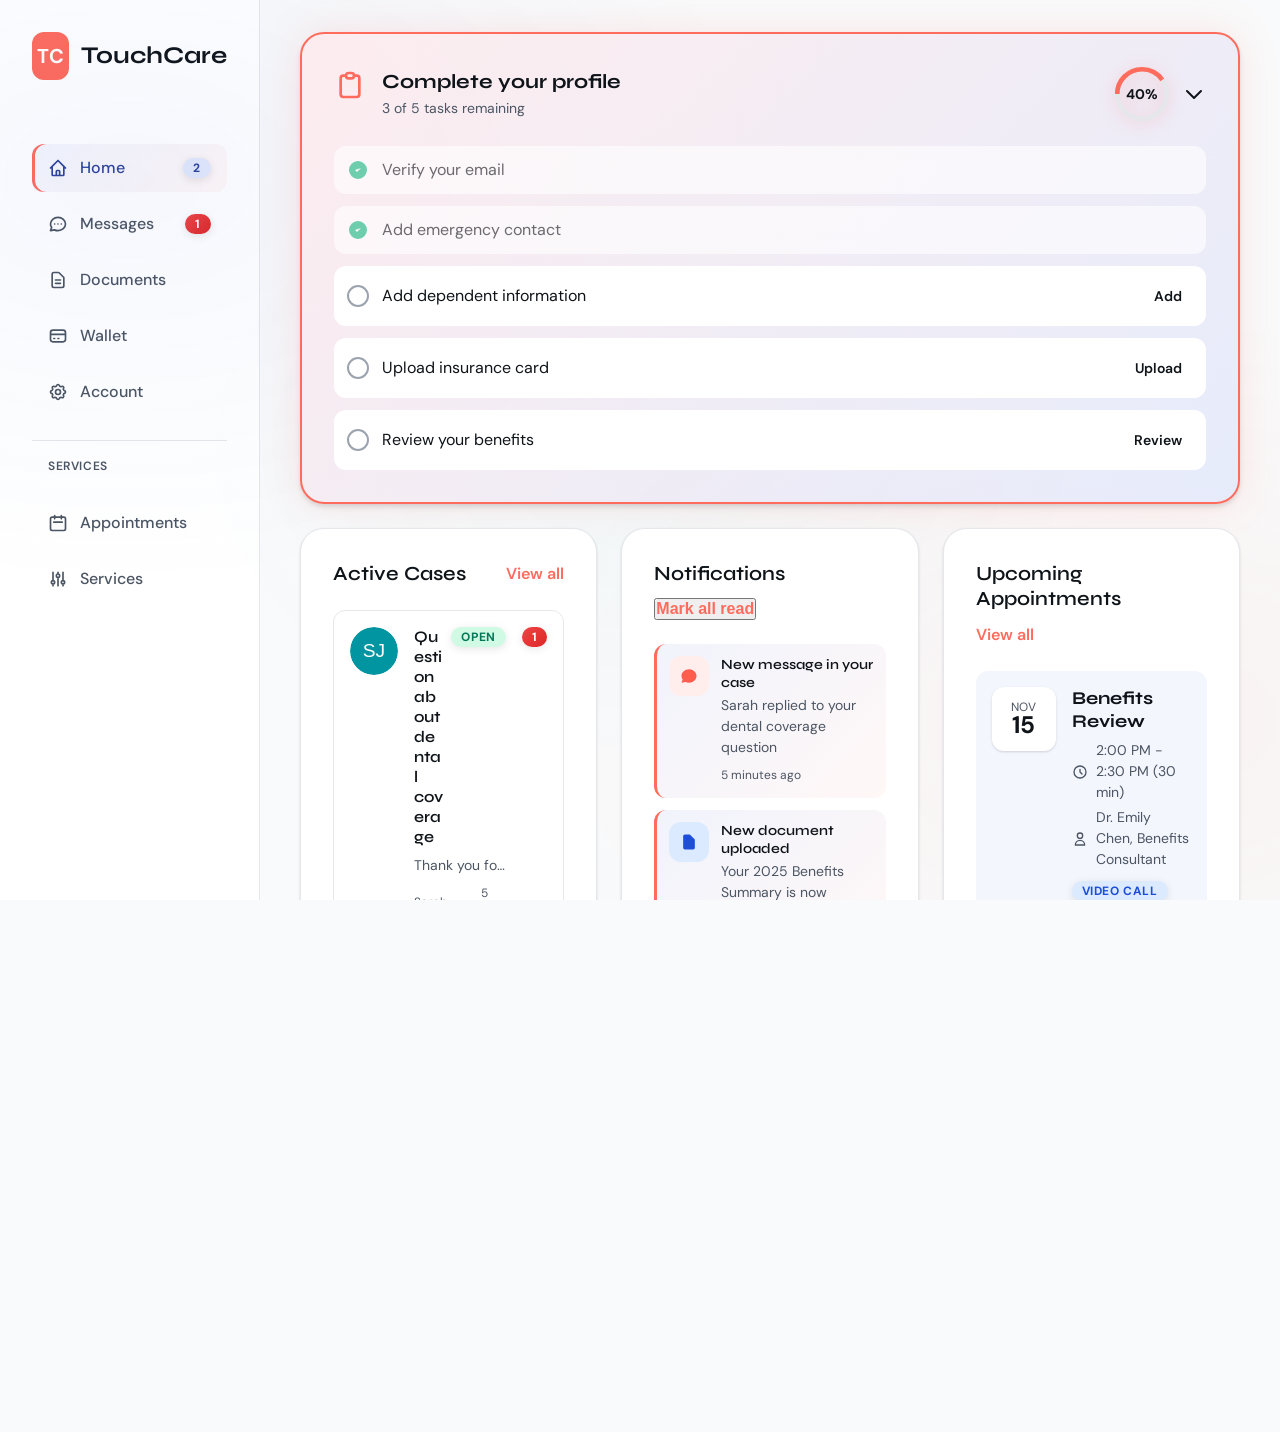
==== commit 6f8f3a4b: "Give TouchCare frontend a modern, distinctive facelift Applied comprehensive design enhancements bas" ====
--- a/prototype/index.html
+++ b/prototype/index.html
@@ -7,7 +7,7 @@
     <link rel="stylesheet" href="styles.css">
     <link rel="preconnect" href="https://fonts.googleapis.com">
     <link rel="preconnect" href="https://fonts.gstatic.com" crossorigin>
-    <link href="https://fonts.googleapis.com/css2?family=Inter:wght@300;400;500;600;700;800&family=Montserrat:wght@400;600;700;800&display=swap" rel="stylesheet">
+    <link href="https://fonts.googleapis.com/css2?family=Syne:wght@400;600;700;800&family=DM+Sans:wght@400;500;600;700&display=swap" rel="stylesheet">
 </head>
 <body>
     <!-- Login View -->
--- a/prototype/styles.css
+++ b/prototype/styles.css
@@ -135,9 +135,9 @@
     --shadow-xl: 0 20px 25px -5px rgba(0, 0, 0, 0.1), 0 10px 10px -5px rgba(0, 0, 0, 0.04);
     --shadow-2xl: 0 25px 50px -12px rgba(0, 0, 0, 0.25);
 
-    /* Typography */
-    --font-family-heading: 'Montserrat', 'Helvetica Neue', Arial, sans-serif;
-    --font-family-body: 'Inter', -apple-system, BlinkMacSystemFont, 'Segoe UI', sans-serif;
+    /* Typography - Distinctive fonts for personality */
+    --font-family-heading: 'Syne', 'Montserrat', sans-serif;
+    --font-family-body: 'DM Sans', 'Inter', -apple-system, BlinkMacSystemFont, 'Segoe UI', sans-serif;
 
     --font-size-xs: 0.75rem;
     --font-size-sm: 0.875rem;
@@ -252,12 +252,22 @@
 /* === Login & Onboarding Styles === */
 .login-container {
     min-height: 100vh;
-    background: linear-gradient(135deg, var(--tc-color-indigo-800) 0%, var(--tc-color-indigo-900) 100%);
+    background:
+        radial-gradient(at 20% 30%, rgba(78, 109, 214, 0.4) 0%, transparent 50%),
+        radial-gradient(at 80% 70%, rgba(255, 107, 93, 0.3) 0%, transparent 50%),
+        radial-gradient(at 50% 50%, rgba(0, 149, 160, 0.2) 0%, transparent 50%),
+        linear-gradient(135deg, var(--tc-color-indigo-800) 0%, var(--tc-color-indigo-900) 100%);
     display: flex;
     align-items: center;
     justify-content: center;
     padding: var(--spacing-4);
     position: relative;
+    animation: breathe 20s ease-in-out infinite;
+}
+
+@keyframes breathe {
+    0%, 100% { background-position: 0% 0%, 100% 100%, 50% 50%; }
+    50% { background-position: 10% 10%, 90% 90%, 60% 40%; }
 }
 
 .login-card {
@@ -266,7 +276,20 @@
     padding: var(--spacing-6);
     width: 100%;
     max-width: 440px;
-    box-shadow: var(--shadow-2xl);
+    box-shadow: var(--shadow-2xl), 0 0 80px rgba(255, 107, 93, 0.15);
+    animation: fadeInUp 0.8s ease-out;
+    backdrop-filter: blur(20px);
+}
+
+@keyframes fadeInUp {
+    from {
+        opacity: 0;
+        transform: translateY(30px);
+    }
+    to {
+        opacity: 1;
+        transform: translateY(0);
+    }
 }
 
 @media (min-width: 640px) {
@@ -892,21 +915,38 @@
 }
 
 .button-primary {
-    background-color: var(--color-interactive-primary);
+    background: linear-gradient(135deg, var(--color-interactive-primary) 0%, var(--tc-color-coral-700) 100%);
     color: var(--tc-color-white);
-    box-shadow: var(--shadow-sm);
+    box-shadow: var(--shadow-sm), 0 8px 24px rgba(255, 107, 93, 0.3);
+    position: relative;
+    overflow: hidden;
+}
+
+.button-primary::before {
+    content: '';
+    position: absolute;
+    top: 0;
+    left: -100%;
+    width: 100%;
+    height: 100%;
+    background: linear-gradient(90deg, transparent, rgba(255, 255, 255, 0.3), transparent);
+    transition: left 0.5s ease;
+}
+
+.button-primary:hover::before {
+    left: 100%;
 }
 
 .button-primary:hover {
-    background-color: var(--color-interactive-primary-hover);
-    box-shadow: var(--shadow-md);
-    transform: translateY(-1px);
+    background: linear-gradient(135deg, var(--color-interactive-primary-hover) 0%, var(--tc-color-coral-800) 100%);
+    box-shadow: var(--shadow-md), 0 12px 32px rgba(255, 107, 93, 0.4);
+    transform: translateY(-2px);
 }
 
 .button-primary:active {
-    background-color: var(--color-interactive-primary-active);
-    box-shadow: var(--shadow-sm);
-    transform: translateY(0);
+    background: linear-gradient(135deg, var(--color-interactive-primary-active) 0%, var(--tc-color-coral-900) 100%);
+    box-shadow: var(--shadow-sm), 0 4px 16px rgba(255, 107, 93, 0.3);
+    transform: translateY(0) scale(0.98);
 }
 
 .button-secondary {
@@ -1054,7 +1094,21 @@
     border: 1px solid var(--tc-color-neutral-200);
     max-width: 100%;
     overflow: hidden;
-    transition: box-shadow var(--duration-normal) var(--ease-out);
+    transition: all var(--duration-normal) var(--ease-out);
+    position: relative;
+}
+
+.card::before {
+    content: '';
+    position: absolute;
+    top: 0;
+    left: 0;
+    width: 100%;
+    height: 3px;
+    background: linear-gradient(90deg, var(--tc-color-coral-600), var(--tc-color-teal-600), var(--tc-color-indigo-600));
+    transform: scaleX(0);
+    transform-origin: left;
+    transition: transform var(--duration-normal) var(--ease-out);
 }
 
 @media (min-width: 640px) {
@@ -1071,7 +1125,12 @@
 }
 
 .card:hover {
-    box-shadow: var(--shadow-md);
+    box-shadow: var(--shadow-lg), 0 0 40px rgba(78, 109, 214, 0.1);
+    transform: translateY(-4px);
+}
+
+.card:hover::before {
+    transform: scaleX(1);
 }
 
 .card-header {
@@ -1978,3 +2037,359 @@
         font-size: var(--font-size-sm);
     }
 }
+
+/* === Modal Components === */
+.modal {
+    display: none;
+    position: fixed;
+    top: 0;
+    left: 0;
+    right: 0;
+    bottom: 0;
+    z-index: 1000;
+    align-items: center;
+    justify-content: center;
+    padding: var(--spacing-4);
+}
+
+.modal.active {
+    display: flex;
+}
+
+.modal-overlay {
+    position: absolute;
+    top: 0;
+    left: 0;
+    right: 0;
+    bottom: 0;
+    background: var(--color-bg-overlay);
+    cursor: pointer;
+}
+
+.modal-content {
+    position: relative;
+    background: var(--color-bg-surface);
+    border-radius: var(--radius-2xl);
+    box-shadow: var(--shadow-2xl);
+    max-width: 500px;
+    width: 100%;
+    max-height: 90vh;
+    overflow-y: auto;
+    z-index: 1001;
+    animation: modalFadeIn var(--duration-normal) var(--ease-out);
+}
+
+@keyframes modalFadeIn {
+    from {
+        opacity: 0;
+        transform: scale(0.95) translateY(-20px);
+    }
+    to {
+        opacity: 1;
+        transform: scale(1) translateY(0);
+    }
+}
+
+.modal-header {
+    display: flex;
+    align-items: center;
+    justify-content: space-between;
+    padding: var(--spacing-6);
+    border-bottom: 1px solid var(--tc-color-neutral-200);
+}
+
+.modal-header h3 {
+    margin: 0;
+    font-size: var(--font-size-xl);
+    font-weight: var(--font-weight-semibold);
+}
+
+@media (min-width: 640px) {
+    .modal-header h3 {
+        font-size: var(--font-size-2xl);
+    }
+}
+
+.modal-body {
+    padding: var(--spacing-6);
+}
+
+.modal-body p {
+    margin: 0 0 var(--spacing-4) 0;
+    color: var(--color-text-on-surface-secondary);
+    line-height: var(--line-height-relaxed);
+}
+
+.modal-body p:last-child {
+    margin-bottom: 0;
+}
+
+.modal-footer {
+    display: flex;
+    gap: var(--spacing-3);
+    padding: var(--spacing-6);
+    border-top: 1px solid var(--tc-color-neutral-200);
+    justify-content: flex-end;
+}
+
+@media (max-width: 640px) {
+    .modal-footer {
+        flex-direction: column-reverse;
+    }
+
+    .modal-footer .button {
+        width: 100%;
+    }
+}
+
+/* Form styles within modals */
+.modal-body .input-wrapper {
+    margin-bottom: var(--spacing-4);
+}
+
+.modal-body .input-wrapper:last-child {
+    margin-bottom: 0;
+}
+
+.modal-body select {
+    padding: var(--spacing-3) var(--spacing-4);
+    border: 2px solid var(--color-border-on-surface);
+    border-radius: var(--radius-lg);
+    font-size: var(--font-size-base);
+    font-family: var(--font-family-body);
+    transition: all var(--duration-fast) var(--ease-out);
+    min-height: 48px;
+    width: 100%;
+    background-color: var(--color-bg-surface);
+    cursor: pointer;
+}
+
+@media (min-width: 640px) {
+    .modal-body select {
+        min-height: 52px;
+    }
+}
+
+.modal-body select:focus {
+    outline: none;
+    border-color: var(--color-interactive-primary);
+    box-shadow: 0 0 0 3px rgba(255, 107, 93, 0.1);
+}
+
+/* === Enhanced Visual Personality === */
+
+/* Staggered fade-in for dashboard cards */
+.dashboard-grid > .card {
+    animation: fadeInUp 0.6s ease-out backwards;
+}
+
+.dashboard-grid > .card:nth-child(1) { animation-delay: 0.1s; }
+.dashboard-grid > .card:nth-child(2) { animation-delay: 0.2s; }
+.dashboard-grid > .card:nth-child(3) { animation-delay: 0.3s; }
+.dashboard-grid > .card:nth-child(4) { animation-delay: 0.4s; }
+.dashboard-grid > .card:nth-child(5) { animation-delay: 0.5s; }
+.dashboard-grid > .card:nth-child(6) { animation-delay: 0.6s; }
+
+/* Atmospheric gradient mesh for backgrounds */
+.app-layout {
+    position: relative;
+}
+
+.main-content::before {
+    content: '';
+    position: fixed;
+    top: 0;
+    left: 0;
+    width: 100%;
+    height: 100%;
+    background:
+        radial-gradient(at 10% 20%, rgba(78, 109, 214, 0.05) 0%, transparent 40%),
+        radial-gradient(at 90% 80%, rgba(255, 107, 93, 0.05) 0%, transparent 40%),
+        radial-gradient(at 50% 50%, rgba(0, 149, 160, 0.03) 0%, transparent 50%);
+    pointer-events: none;
+    z-index: 0;
+}
+
+.main-content > * {
+    position: relative;
+    z-index: 1;
+}
+
+/* Enhanced task bar with personality */
+.task-bar {
+    background:
+        linear-gradient(135deg, rgba(255, 234, 236, 0.8) 0%, rgba(225, 232, 251, 0.8) 100%),
+        url('data:image/svg+xml,<svg width="40" height="40" xmlns="http://www.w3.org/2000/svg"><defs><pattern id="grid" width="40" height="40" patternUnits="userSpaceOnUse"><path d="M 40 0 L 0 0 0 40" fill="none" stroke="rgba(78,109,214,0.05)" stroke-width="1"/></pattern></defs><rect width="100%" height="100%" fill="url(%23grid)"/></svg>');
+    border: 2px solid var(--color-interactive-primary);
+    box-shadow: var(--shadow-md), 0 0 40px rgba(255, 107, 93, 0.15);
+}
+
+/* Floating animation for icons */
+@keyframes float {
+    0%, 100% { transform: translateY(0px); }
+    50% { transform: translateY(-10px); }
+}
+
+.logo-icon {
+    animation: float 3s ease-in-out infinite;
+}
+
+/* Shimmer effect for interactive elements */
+@keyframes shimmer {
+    0% { background-position: -1000px 0; }
+    100% { background-position: 1000px 0; }
+}
+
+.quick-action:hover {
+    background: linear-gradient(
+        90deg,
+        var(--tc-color-indigo-50) 0%,
+        var(--tc-color-coral-50) 50%,
+        var(--tc-color-indigo-50) 100%
+    );
+    background-size: 200% 100%;
+    animation: shimmer 3s linear infinite;
+}
+
+/* Enhanced badge styling */
+.badge {
+    font-weight: var(--font-weight-bold);
+    text-transform: uppercase;
+    letter-spacing: 0.05em;
+    box-shadow: 0 2px 8px rgba(0, 0, 0, 0.1);
+}
+
+.badge-error {
+    background: linear-gradient(135deg, var(--tc-color-error-500) 0%, var(--tc-color-error-600) 100%);
+    animation: pulse 2s ease-in-out infinite;
+}
+
+@keyframes pulse {
+    0%, 100% { transform: scale(1); opacity: 1; }
+    50% { transform: scale(1.05); opacity: 0.9; }
+}
+
+/* Input focus with personality */
+.input:focus {
+    outline: none;
+    border-color: var(--color-interactive-primary);
+    box-shadow: 0 0 0 4px rgba(255, 107, 93, 0.12), 0 4px 12px rgba(255, 107, 93, 0.2);
+    transform: translateY(-1px);
+}
+
+/* Enhanced notification items */
+.notification-item.unread {
+    background: linear-gradient(135deg, rgba(78, 109, 214, 0.08) 0%, rgba(255, 107, 93, 0.05) 100%);
+    border-left: 3px solid var(--tc-color-coral-600);
+}
+
+/* Smooth page transitions */
+.view {
+    animation: fadeIn 0.4s ease-out;
+}
+
+@keyframes fadeIn {
+    from { opacity: 0; }
+    to { opacity: 1; }
+}
+
+/* Icon button enhanced interaction */
+.icon-button {
+    position: relative;
+    overflow: hidden;
+}
+
+.icon-button::before {
+    content: '';
+    position: absolute;
+    top: 50%;
+    left: 50%;
+    width: 0;
+    height: 0;
+    border-radius: 50%;
+    background: var(--tc-color-coral-100);
+    transform: translate(-50%, -50%);
+    transition: width 0.4s ease, height 0.4s ease;
+}
+
+.icon-button:hover::before {
+    width: 100%;
+    height: 100%;
+}
+
+.icon-button .icon {
+    position: relative;
+    z-index: 1;
+}
+
+/* Sidebar navigation enhanced */
+.nav-item.active {
+    background: linear-gradient(135deg, var(--tc-color-indigo-50) 0%, rgba(255, 107, 93, 0.05) 100%);
+    box-shadow: inset 3px 0 0 var(--tc-color-coral-600);
+}
+
+/* Avatar with gradient border */
+.avatar {
+    background: linear-gradient(135deg, var(--tc-color-coral-600) 0%, var(--tc-color-teal-600) 100%);
+    box-shadow: 0 4px 12px rgba(255, 107, 93, 0.3);
+}
+
+/* Enhanced case items */
+.case-item {
+    transition: all var(--duration-normal) var(--ease-out);
+}
+
+.case-item:hover {
+    background: linear-gradient(135deg, rgba(78, 109, 214, 0.03) 0%, rgba(255, 107, 93, 0.02) 100%);
+    border-color: var(--tc-color-coral-400);
+    transform: translateX(4px);
+}
+
+/* Progress ring enhancement */
+.progress-ring {
+    filter: drop-shadow(0 2px 8px rgba(255, 107, 93, 0.3));
+}
+
+/* Onboarding background */
+.onboarding-container {
+    background:
+        radial-gradient(at 30% 20%, rgba(78, 109, 214, 0.3) 0%, transparent 50%),
+        radial-gradient(at 70% 80%, rgba(255, 107, 93, 0.25) 0%, transparent 50%),
+        linear-gradient(135deg, var(--tc-color-indigo-800) 0%, var(--tc-color-indigo-900) 100%);
+}
+
+/* Typography emphasis with gradient */
+.text-accent {
+    background: linear-gradient(135deg, var(--tc-color-coral-600) 0%, var(--tc-color-coral-700) 100%);
+    -webkit-background-clip: text;
+    -webkit-text-fill-color: transparent;
+    background-clip: text;
+    font-weight: var(--font-weight-bold);
+}
+
+/* Smooth scrolling */
+html {
+    scroll-behavior: smooth;
+}
+
+/* Enhanced hover states for all interactive elements */
+a, button, .clickable {
+    transition: all var(--duration-normal) var(--ease-out);
+}
+
+/* Geometric pattern overlay for surfaces */
+.login-card::after {
+    content: '';
+    position: absolute;
+    bottom: 0;
+    right: 0;
+    width: 200px;
+    height: 200px;
+    background:
+        radial-gradient(circle at 50% 50%, var(--tc-color-coral-100) 1px, transparent 1px),
+        radial-gradient(circle at 50% 50%, var(--tc-color-indigo-100) 1px, transparent 1px);
+    background-size: 20px 20px;
+    background-position: 0 0, 10px 10px;
+    opacity: 0.3;
+    pointer-events: none;
+}
